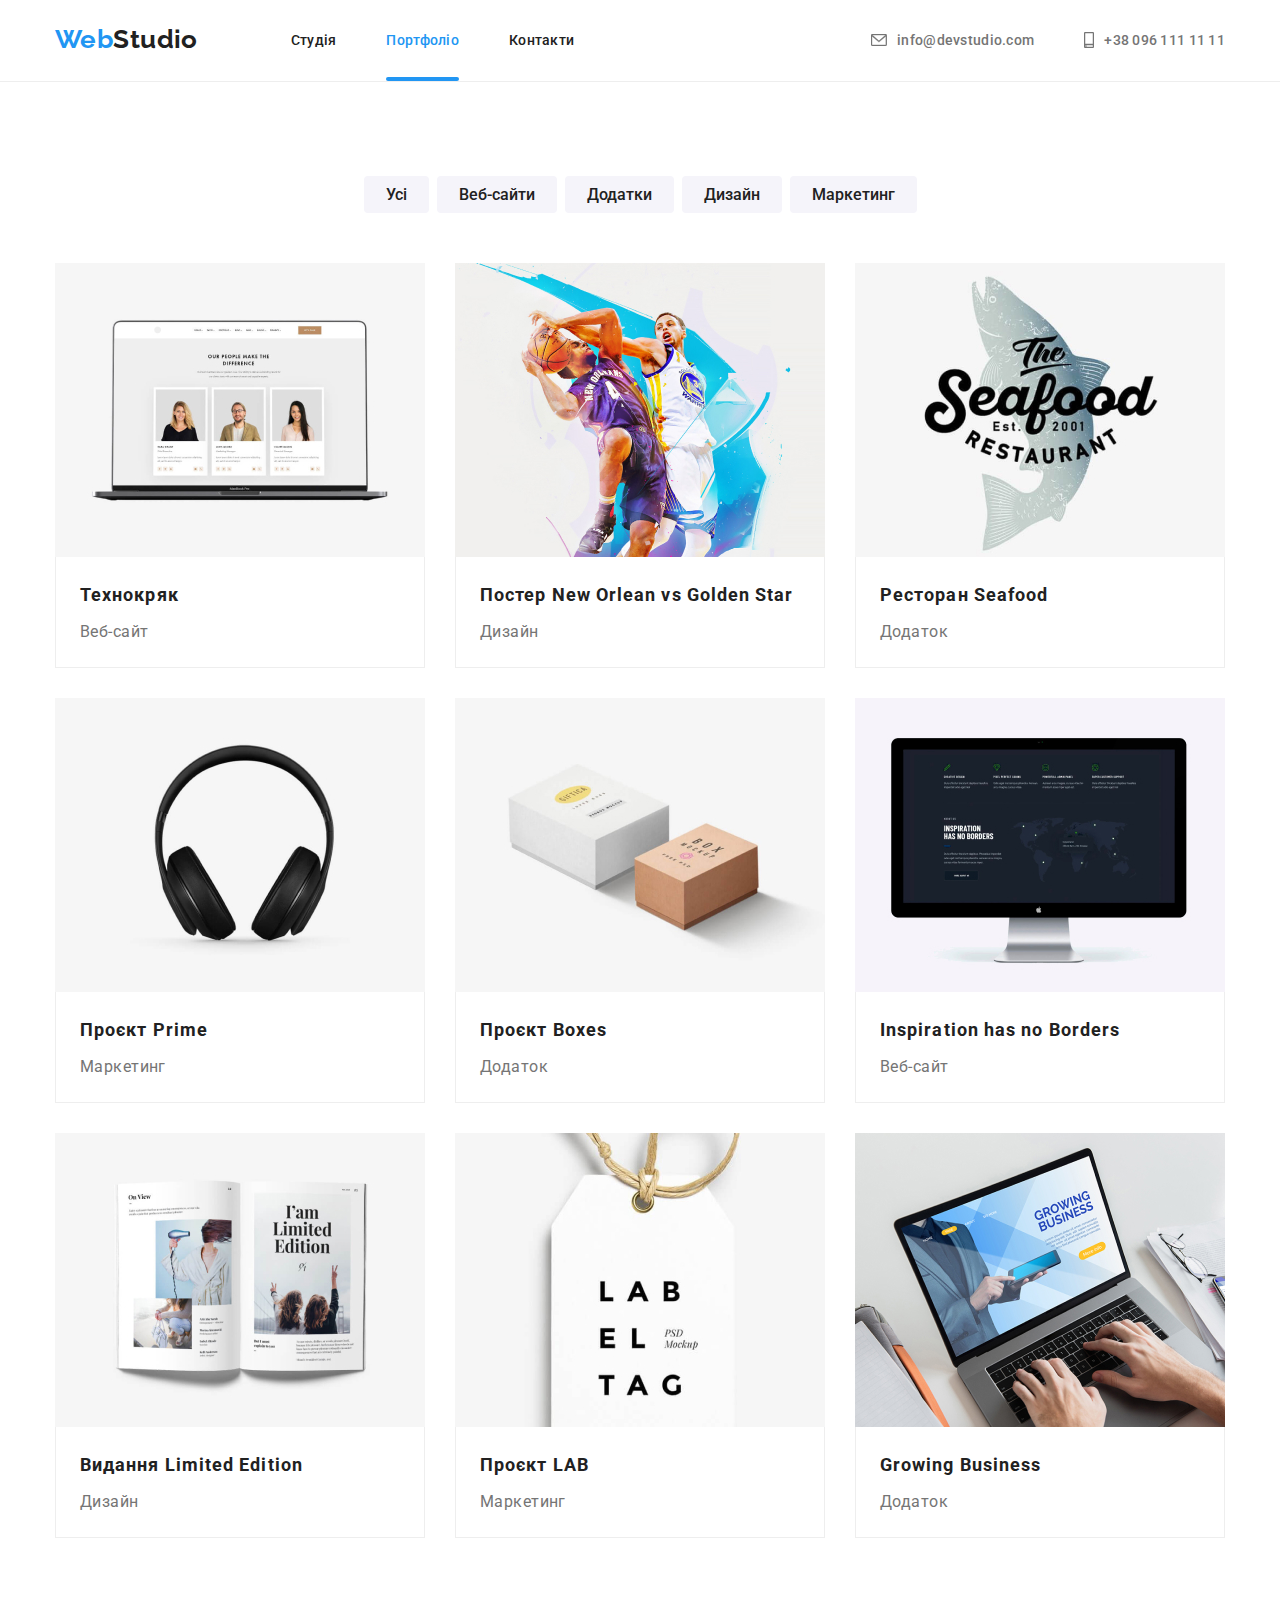
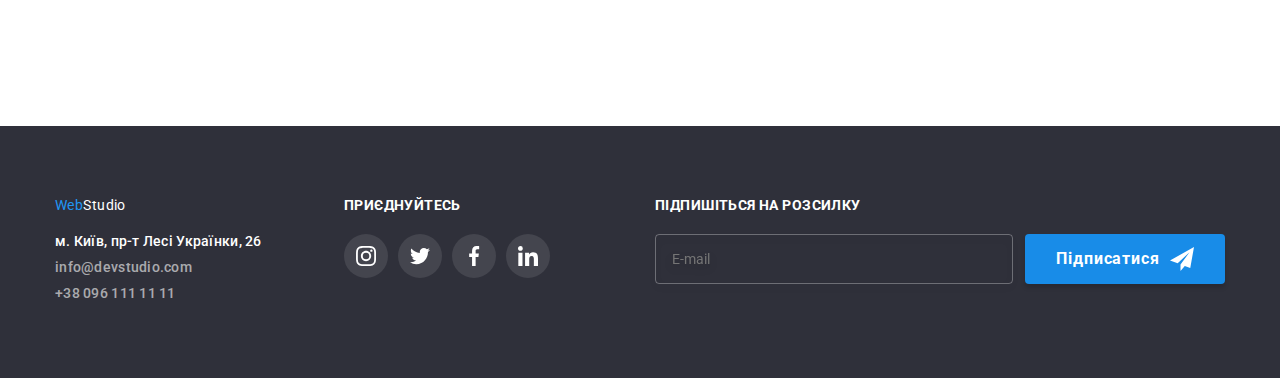
==== portfolio.html @ 25557bf6 "update" ====
<!DOCTYPE html>
<html lang="uk">
  <head>
    <meta charset="UTF-8" />
    <meta http-equiv="X-UA-Compatible" content="IE=edge" />
    <meta name="viewport" content="width=device-width, initial-scale=1.0" />
    <title>Портфоліо</title>
    
    <link href="./css/portfolio-page.min.css" rel="stylesheet" />
    <link rel="preconnect" href="https://fonts.googleapis.com" />
    <link rel="preconnect" href="https://fonts.gstatic.com" crossorigin />
    <link
      href="https://fonts.googleapis.com/css2?family=Raleway:wght@700&family=Roboto:wght@400;500;700;900&display=swap"
      rel="stylesheet"
    />
  </head>
  <body>
    <!--header-->

    <header class="page-header">
      <div class="header-container">
        <a class="logo logo-header" href="./index.html"
          ><span class="logo__accent">Web</span>Studio</a
        >
        <nav class="header-nav">
          <ul class="header-nav__list">
            <li class="header-nav__item">
              <a href="./index.html" class="header-nav__link">Студія</a>
            </li>
            <li class="header-nav__item">
              <a href="./portfolio.html" class="header-nav__link header-nav__link--current">Портфоліо</a>
            </li>
            <li class="header-nav__item"><a href="#" class="header-nav__link">Контакти</a></li>
          </ul>
        </nav>
        <ul class="contacts-list">
          <li class="contacts-list__item">
            <a href="mailto:info@devstudio.com" class="contacts-list__link"
              ><svg width="16px" height="12px" class="contacts-list__icon">
                <use href="./images/sprite.svg#icon-envelope"></use>
              </svg>
              info@devstudio.com</a
            >
          </li>
          <li class="contacts-list__item">
            <a href="tel:+380961111111" class="contacts-list__link">
              <svg width="10px" height="16px" class="contacts-list__icon">
                <use href="./images/sprite.svg#icon-smartphone"></use>
              </svg>
              +38 096 111 11 11</a
            >
          </li>
        </ul>
      </div>
    </header>
    <main>

<!--PORTFOLIO-->

      <section class="portfolio">
        <div class="portfolio__container">
          <h1 class="visually-hidden">Наші Роботи</h1>
          <ul class="portfolio-list">
            <li class="portfolio__item">
              <button type="button" class="portfolio__button">Усі</button>
            </li>
            <li class="portfolio__item">
              <button type="button" class="portfolio__button">Веб-сайти</button>
            </li>
            <li class="portfolio__item">
              <button type="button" class="portfolio__button">Додатки</button>
            </li>
            <li class="portfolio__item">
              <button type="button" class="portfolio__button">Дизайн</button>
            </li>
            <li class="portfolio__item">
              <button type="button" class="portfolio__button">Маркетинг</button>
            </li>
          </ul>
         <ul class="projects">
            <li class="projects__item">
              <a href="">
                <div class="projects__thumb">
                <img src="./images/portfolio1.jpg" width="370" alt="ноутбук" />
                <div class="projects__description">
                  <p class="projects__text">Ресурс пропонує комплексні пропозиції з різним рівнем функціоналу та сервісів. Все це дозволить відвідувачу отримати вичерпні відомості про компанію чи приватну особу.</p>
                </div>
                </div>
                <div class="projects-info">
                  <h2 class="projects-info__label">Технокряк</h2>
                  <p class="projects-info__text">Веб-сайт</p>
                </div>
              </a>
            </li>

            <li class="projects__item">
              <a href="">
                <div class="projects__thumb">
                <img
                  src="./images/portfolio2.jpg"
                  width="370"
                  alt="нба-гравці"/>
                  <div class="projects__description">
                    <p class="projects__text">Ресурс пропонує комплексні пропозиції з різним рівнем функціоналу та сервісів. Все це дозволить відвідувачу отримати вичерпні відомості про компанію чи приватну особу.</p>
                  </div>
                </div>
                <div class="projects-info">
                  <h2 class="projects-info__label">Постер New Orlean vs Golden Star</h2>
                  <p class="projects-info__text">Дизайн</p>
                </div>
              </a>
            </li>

            <li class="projects__item">
              <a href="">
                <div class="projects__thumb">
                <img src="./images/portfolio3.jpg" width="370" alt="риба" />
                <div class="projects__description">
                    <p class="projects__text">Ресурс пропонує комплексні пропозиції з різним рівнем функціоналу та сервісів. Все це дозволить відвідувачу отримати вичерпні відомості про компанію чи приватну особу.</p>
                  </div>
                </div>
                <div class="projects-info">
                  <h2 class="projects-info__label">Ресторан Seafood</h2>
                  <p class="projects-info__text">Додаток</p>
                </div>
              </a>
            </li>

            <li class="projects__item">
              <a href="">
                <div class="projects__thumb">
                <img
                  src="./images/portfolio4.jpg"
                  width="370"
                  alt="навушники"
                />
                <div class="projects__description">
                    <p class="projects__text">Ресурс пропонує комплексні пропозиції з різним рівнем функціоналу та сервісів. Все це дозволить відвідувачу отримати вичерпні відомості про компанію чи приватну особу.</p>
                  </div>
                  </div>
                <div class="projects-info">
                  <h2 class="projects-info__label">Проєкт Prime</h2>
                  <p class="projects-info__text">Маркетинг</p>
                </div>
              </a>
            </li>

            <li class="projects__item">
              <a href="">
                <div class="projects__thumb">
                <img src="./images/portfolio5.jpg" width="370" alt="коробки" />
                <div class="projects__description">
                    <p class="projects__text">Ресурс пропонує комплексні пропозиції з різним рівнем функціоналу та сервісів. Все це дозволить відвідувачу отримати вичерпні відомості про компанію чи приватну особу.</p>
                  </div>
                  </div>
                <div class="projects-info">
                  <h2 class="projects-info__label">Проєкт Boxes</h2>
                  <p class="projects-info__text">Додаток</p>
                </div>
              </a>
            </li>

            <li class="projects__item">
              <a href="">
                <div class="projects__thumb">
                <img src="./images/portfolio6.jpg" width="370" alt="монітор" />
                <div class="projects__description">
                    <p class="projects__text">Ресурс пропонує комплексні пропозиції з різним рівнем функціоналу та сервісів. Все це дозволить відвідувачу отримати вичерпні відомості про компанію чи приватну особу.</p>
                  </div>
                  </div>
                <div class="projects-info">
                  <h2 class="projects-info__label">Inspiration has no Borders</h2>
                  <p class="projects-info__text">Веб-сайт</p>
                </div>
              </a>
            </li>

            <li class="projects__item">
              <a href="">
                <div class="projects__thumb">
                <img src="./images/portfolio7.jpg" width="370" alt="книга" />
                <div class="projects__description">
                    <p class="projects__text">Ресурс пропонує комплексні пропозиції з різним рівнем функціоналу та сервісів. Все це дозволить відвідувачу отримати вичерпні відомості про компанію чи приватну особу.</p>
                  </div>
                  </div>
                <div class="projects-info">
                  <h2 class="projects-info__label">Видання Limited Edition</h2>
                  <p class="projects-info__text">Дизайн</p>
                </div>
              </a>
            </li>

            <li class="projects__item">
              <a href="">
                <div class="projects__thumb">
                <img src="./images/portfolio8.jpg" width="370" alt="лейба" />
                <div class="projects__description">
                    <p class="projects__text">Ресурс пропонує комплексні пропозиції з різним рівнем функціоналу та сервісів. Все це дозволить відвідувачу отримати вичерпні відомості про компанію чи приватну особу.</p>
                  </div>
                  </div>
                <div class="projects-info">
                  <h2 class="projects-info__label">Проєкт LAB</h2>
                  <p class="projects-info__text">Маркетинг</p>
                </div>
              </a>
            </li>

            <li class="projects__item">
              <a href="">
                <div class="projects__thumb">
                <img
                  src="./images/portfolio9.jpg"
                  width="370"
                  alt="робота-за-ноутбуком"
                />
                <div class="projects__description">
                    <p class="projects__text">Ресурс пропонує комплексні пропозиції з різним рівнем функціоналу та сервісів. Все це дозволить відвідувачу отримати вичерпні відомості про компанію чи приватну особу.</p>
                  </div>
                  </div>
                <div class="projects-info">
                  <h2 class="projects-info__label">Growing Business</h2>
                  <p class="projects-info__text">Додаток</p>
                </div>
              </a>
            </li>
          </ul>
        </div>
      </section>
    </main>
    <!--footer-->
    <footer class="footer-page">
      <div class="footer__container">
        <div class="footer__address">
        <a class="footer__logo" href="#"
          ><span class="logo__accent">Web</span>Studio</a
        >
        

        <address>
          <ul class="footer__contact-list">
            <li class="footer__contact-item">
              <a
                href="https://goo.gl/maps/CPtrU1FHBa2aNyZL9"
                target="_blank"
                rel="noopener noreferrer" class="footer__link"
                ><span class="footer__contact--color"
                  >м. Київ, пр-т Лесі Українки, 26</span
                ></a
              >
            </li>
            <li class="footer__contact-item">
              <a href="mailto:info@devstudio.com" class="footer__link">info@devstudio.com</a>
            </li>
            <li class="footer__contact-item">
              <a href="tel:+380961111111" class="footer__link">+38 096 111 11 11</a>
            </li>
          </ul>
        </address>
        </div>
        <div class="footer-social">
          <p class="footer-social__text">приєднуйтесь</p>
          <ul class="footer-social__list">
            <li><a href="" class="footer-social__link"><svg class="footer-social__icon">
              <use href="./images/sprite.svg#icon-instagram"></use>
              </svg> </a>
            </li>
            <li>
              <a href="" class="footer-social__link"><svg class="footer-social__icon">
              <use href="./images/sprite.svg#icon-twitter"></use>
              </svg> </a>
            </li>
            <li>
              <a href="" class="footer-social__link"><svg class="footer-social__icon">
              <use href="./images/sprite.svg#icon-facebook"></use>
              </svg> </a>
            </li>
            <li>
              <a href="" class="footer-social__link"><svg class="footer-social__icon">
              <use href="./images/sprite.svg#icon-linkedin"></use>
              </svg> </a>
            </li>
          </ul>
        </div>
        <div class="footer-join">
        <p class="footer-social__text">Підпишіться на розсилку</p>
        <form class="footer-join__subscription" autocomplete="off">
          <input class="footer-join__input" type="email" name="mail" id="mail" placeholder="E-mail">
          <button class="footer-join__button" type="button">Підписатися</button>
        </form>
        </div>
      </div>
    </footer>
  </body>
</html>
---- css/portfolio-page.min.css ----
/*! modern-normalize v0.6.0 | MIT License | https://github.com/sindresorhus/modern-normalize */*,*::before,*::after{-webkit-box-sizing:border-box;box-sizing:border-box}:root{-moz-tab-size:4;-o-tab-size:4;tab-size:4}html{line-height:1.15;-webkit-text-size-adjust:100%}body{margin:0}body{font-family:system-ui,-apple-system,"Segoe UI",Roboto,Helvetica,Arial,sans-serif,"Apple Color Emoji","Segoe UI Emoji"}hr{height:0}abbr[title]{-webkit-text-decoration:underline dotted;text-decoration:underline dotted}b,strong{font-weight:bolder}code,kbd,samp,pre{font-family:SFMono-Regular,Consolas,"Liberation Mono",Menlo,monospace;font-size:1em}small{font-size:80%}sub,sup{font-size:75%;line-height:0;position:relative;vertical-align:baseline}sub{bottom:-0.25em}sup{top:-0.5em}button,input,optgroup,select,textarea{font-family:inherit;font-size:100%;line-height:1.15;margin:0}button,select{text-transform:none}button,[type=button],[type=reset],[type=submit]{-webkit-appearance:button}button::-moz-focus-inner,[type=button]::-moz-focus-inner,[type=reset]::-moz-focus-inner,[type=submit]::-moz-focus-inner{border-style:none;padding:0}button:-moz-focusring,[type=button]:-moz-focusring,[type=reset]:-moz-focusring,[type=submit]:-moz-focusring{outline:1px dotted ButtonText}fieldset{padding:.35em .75em .625em}legend{padding:0}progress{vertical-align:baseline}[type=number]::-webkit-inner-spin-button,[type=number]::-webkit-outer-spin-button{height:auto}[type=search]{-webkit-appearance:textfield;outline-offset:-2px}[type=search]::-webkit-search-decoration{-webkit-appearance:none}::-webkit-file-upload-button{-webkit-appearance:button;font:inherit}summary{display:list-item}body{font-family:"Roboto",sans-serif;font-size:14px;background:#fff;color:#757575;letter-spacing:.03em}h1,h2,h3,h4,p{margin-top:0}textarea{resize:none}ul{padding:0;margin:0;list-style:none}a{text-decoration:none}img{display:block}.visually-hidden{position:absolute;white-space:nowrap;width:1px;height:1px;overflow:hidden;border:0;padding:0;clip:rect(0 0 0 0);-webkit-clip-path:inset(50%);clip-path:inset(50%);margin:-1px}.portfolio{padding-top:94px;padding-bottom:94px}.footer__container,.portfolio__container,.header-container{width:1200px;padding:0 15px;margin:0 auto}.footer__link,.contacts-list__link,.header-nav__link{font-weight:500;line-height:1.2;letter-spacing:.02em;-webkit-transition:color 250ms cubic-bezier(0.4, 0, 0.2, 1);transition:color 250ms cubic-bezier(0.4, 0, 0.2, 1)}.footer__link:hover,.contacts-list__link:hover,.header-nav__link:hover,.footer__link:focus,.contacts-list__link:focus,.header-nav__link:focus{color:#2196f3}.page-header{border-bottom:1px solid #eee}.logo-header{padding-top:24px;padding-bottom:25px;font-size:26px;color:#212121}.header-container{display:-webkit-box;display:-ms-flexbox;display:flex;-webkit-box-align:center;-ms-flex-align:center;align-items:center}.header-nav__list{display:-webkit-box;display:-ms-flexbox;display:flex;gap:50px}.header-nav__link{position:relative;display:block;padding-top:32px;padding-bottom:32px;color:#212121}.header-nav__link--current::after{position:absolute;content:"";left:0;bottom:0;width:100%;height:4px;background-color:#2196f3;border-radius:2px}.header-nav__link--current{color:#2196f3}.logo{margin-right:93px;font-family:"Raleway",sans-serif;font-weight:700;font-size:26px;line-height:1.2;text-decoration:none}.logo__accent{color:#2196f3}.contacts-list{display:-webkit-box;display:-ms-flexbox;display:flex;-webkit-box-align:center;-ms-flex-align:center;align-items:center;margin-left:auto}.contacts-list__item{margin-right:50px}.contacts-list__item:last-child{margin-right:0px}.contacts-list__icon{display:inline-block;margin-right:10px;padding:0px;stroke:currentColor;fill:currentColor}.contacts-list__link{display:-webkit-box;display:-ms-flexbox;display:flex;-webkit-box-align:center;-ms-flex-align:center;align-items:center;color:#757575}.portfolio-list{display:-webkit-box;display:-ms-flexbox;display:flex;-webkit-box-pack:center;-ms-flex-pack:center;justify-content:center;margin-bottom:50px}.portfolio__item+.portfolio__item{margin-left:8px}.portfolio__button{padding:6px 22px;border-radius:4px;font-family:inherit;font-weight:500;font-size:16px;line-height:1.6;color:#212121;background-color:#f5f4fa;border:none;-webkit-transition:background-color 250ms cubic-bezier(0.4, 0, 0.2, 1),color 250ms cubic-bezier(0.4, 0, 0.2, 1),-webkit-box-shadow 250ms cubic-bezier(0.4, 0, 0.2, 1);transition:background-color 250ms cubic-bezier(0.4, 0, 0.2, 1),color 250ms cubic-bezier(0.4, 0, 0.2, 1),-webkit-box-shadow 250ms cubic-bezier(0.4, 0, 0.2, 1);transition:background-color 250ms cubic-bezier(0.4, 0, 0.2, 1),color 250ms cubic-bezier(0.4, 0, 0.2, 1),box-shadow 250ms cubic-bezier(0.4, 0, 0.2, 1);transition:background-color 250ms cubic-bezier(0.4, 0, 0.2, 1),color 250ms cubic-bezier(0.4, 0, 0.2, 1),box-shadow 250ms cubic-bezier(0.4, 0, 0.2, 1),-webkit-box-shadow 250ms cubic-bezier(0.4, 0, 0.2, 1)}.portfolio__button:hover,.portfolio__button:focus{color:#fff;background-color:#2196f3;cursor:pointer;border:none;-webkit-box-shadow:0px 3px 1px rgba(0,0,0,.1),0px 1px 2px rgba(0,0,0,.08),0px 2px 2px rgba(0,0,0,.12);box-shadow:0px 3px 1px rgba(0,0,0,.1),0px 1px 2px rgba(0,0,0,.08),0px 2px 2px rgba(0,0,0,.12)}.projects{display:-webkit-box;display:-ms-flexbox;display:flex;-ms-flex-wrap:wrap;flex-wrap:wrap;gap:30px;padding-bottom:94px}.projects__item{-webkit-box-flex:1;-ms-flex-positive:1;flex-grow:1}.projects__description{position:absolute;display:-webkit-box;display:-ms-flexbox;display:flex;left:0;bottom:0;padding:63px 24px;-webkit-transform:translateY(100%);transform:translateY(100%);width:100%;height:100%;background-color:rgba(33,150,243,.9);-webkit-transition:-webkit-transform 250ms cubic-bezier(0.4, 0, 0.2, 1);transition:-webkit-transform 250ms cubic-bezier(0.4, 0, 0.2, 1);transition:transform 250ms cubic-bezier(0.4, 0, 0.2, 1);transition:transform 250ms cubic-bezier(0.4, 0, 0.2, 1), -webkit-transform 250ms cubic-bezier(0.4, 0, 0.2, 1)}.projects__thumb{position:relative;overflow:hidden}.projects__text{font-size:18px;line-height:1.55;color:#fff}.projects__item:hover .projects__description,.projects__item:focus .projects__description{-webkit-transform:translateY(0);transform:translateY(0)}.projects__item:hover,.projects__item:focus{-webkit-box-shadow:0px 1px 1px rgba(0,0,0,.12),0px 4px 4px rgba(0,0,0,.06),1px 4px 6px rgba(0,0,0,.16);box-shadow:0px 1px 1px rgba(0,0,0,.12),0px 4px 4px rgba(0,0,0,.06),1px 4px 6px rgba(0,0,0,.16)}.projects__item:nth-child(3n){margin-right:0}.projects__item:nth-last-child(-n+3){margin-bottom:0}.projects-info{padding:20px 24px;border:1px solid #eee;border-top:none}.projects-info__label{margin-bottom:0;font-size:18px;line-height:2;letter-spacing:.06em;color:#212121}.projects-info__text{margin-top:4px;margin-bottom:0;font-size:16px;line-height:1.87;color:#757575}.footer-page{padding-top:60px;padding-bottom:60px;height:252px;background-color:#2f303a}.footer__container{display:-webkit-box;display:-ms-flexbox;display:flex;-webkit-box-align:baseline;-ms-flex-align:baseline;align-items:baseline;-webkit-box-pack:justify;-ms-flex-pack:justify;justify-content:space-between}.footer__logo{display:block;margin-bottom:20px;color:#fff}.footer__contact-item:not(:last-child){margin-bottom:9px}.footer__contact--color{color:#fff;-webkit-transition:color 250ms cubic-bezier(0.4, 0, 0.2, 1);transition:color 250ms cubic-bezier(0.4, 0, 0.2, 1)}.footer__contact--color:hover,.footer__contact--color:focus{color:#2196f3}.footer__link{font-style:normal;text-decoration:none;color:rgba(255,255,255,.6);-webkit-transition:color 250ms cubic-bezier(0.4, 0, 0.2, 1);transition:color 250ms cubic-bezier(0.4, 0, 0.2, 1)}.footer__link:hover,.footer__link:focus{color:#2196f3}.footer-social{margin-right:93px;margin-left:70px;width:206px;height:80px}.footer-social__text{margin-bottom:20px;text-transform:uppercase;font-weight:700;line-height:1.14;color:#fff}.footer-social__list{display:-webkit-box;display:-ms-flexbox;display:flex;-webkit-box-pack:center;-ms-flex-pack:center;justify-content:center;gap:10px}.footer-social__link{display:-webkit-box;display:-ms-flexbox;display:flex;-webkit-box-pack:center;-ms-flex-pack:center;justify-content:center;-webkit-box-align:center;-ms-flex-align:center;align-items:center;width:44px;height:44px;background:rgba(255,255,255,.1019607843);border-radius:50%;color:#fff;-webkit-transition:background-color 250ms cubic-bezier(0.4, 0, 0.2, 1),color 250ms cubic-bezier(0.4, 0, 0.2, 1);transition:background-color 250ms cubic-bezier(0.4, 0, 0.2, 1),color 250ms cubic-bezier(0.4, 0, 0.2, 1)}.footer-social__link:hover,.footer-social__link:focus{background:#2196f3}.footer-social__icon{width:20px;height:20px;fill:currentColor}.footer-join{margin-top:12px}.footer-join__subscription{width:570px;display:-webkit-box;display:-ms-flexbox;display:flex;gap:12px;-webkit-box-pack:justify;-ms-flex-pack:justify;justify-content:space-between}.footer-join__input{-webkit-box-flex:1;-ms-flex:1 1 auto;flex:1 1 auto;padding:15px 16px;background-color:rgba(0,0,0,0);color:#fff;border:1px solid rgba(255,255,255,.3);-webkit-filter:drop-shadow(0px 4px 4px rgba(0, 0, 0, 0.15));filter:drop-shadow(0px 4px 4px rgba(0, 0, 0, 0.15));border-radius:4px}.footer-join__button{width:200px;height:50px;color:#fff;background-color:#188ce8;font-family:inherit;border:none;border-radius:4px;-webkit-box-shadow:0px 4px 4px rgba(0,0,0,.15);box-shadow:0px 4px 4px rgba(0,0,0,.15);-webkit-transition:background-color 250ms cubic-bezier(0.4, 0, 0.2, 1);transition:background-color 250ms cubic-bezier(0.4, 0, 0.2, 1);font-weight:700;font-size:16px;line-height:1.9;letter-spacing:.06em;margin:0;display:-webkit-box;display:-ms-flexbox;display:flex;-webkit-box-pack:center;-ms-flex-pack:center;justify-content:center;-webkit-box-align:center;-ms-flex-align:center;align-items:center;padding:0;cursor:pointer}.footer-join__button::after{content:"";width:24px;height:24px;margin-left:10px;background-image:url(../images/icon-send.svg);background-size:contain}.footer-join__button:hover,.footer-join__button:focus{color:#fff;background-color:#2196f3;-webkit-box-shadow:0px 4px 4px rgba(0,0,0,.15);box-shadow:0px 4px 4px rgba(0,0,0,.15)}/*# sourceMappingURL=portfolio-page.min.css.map */
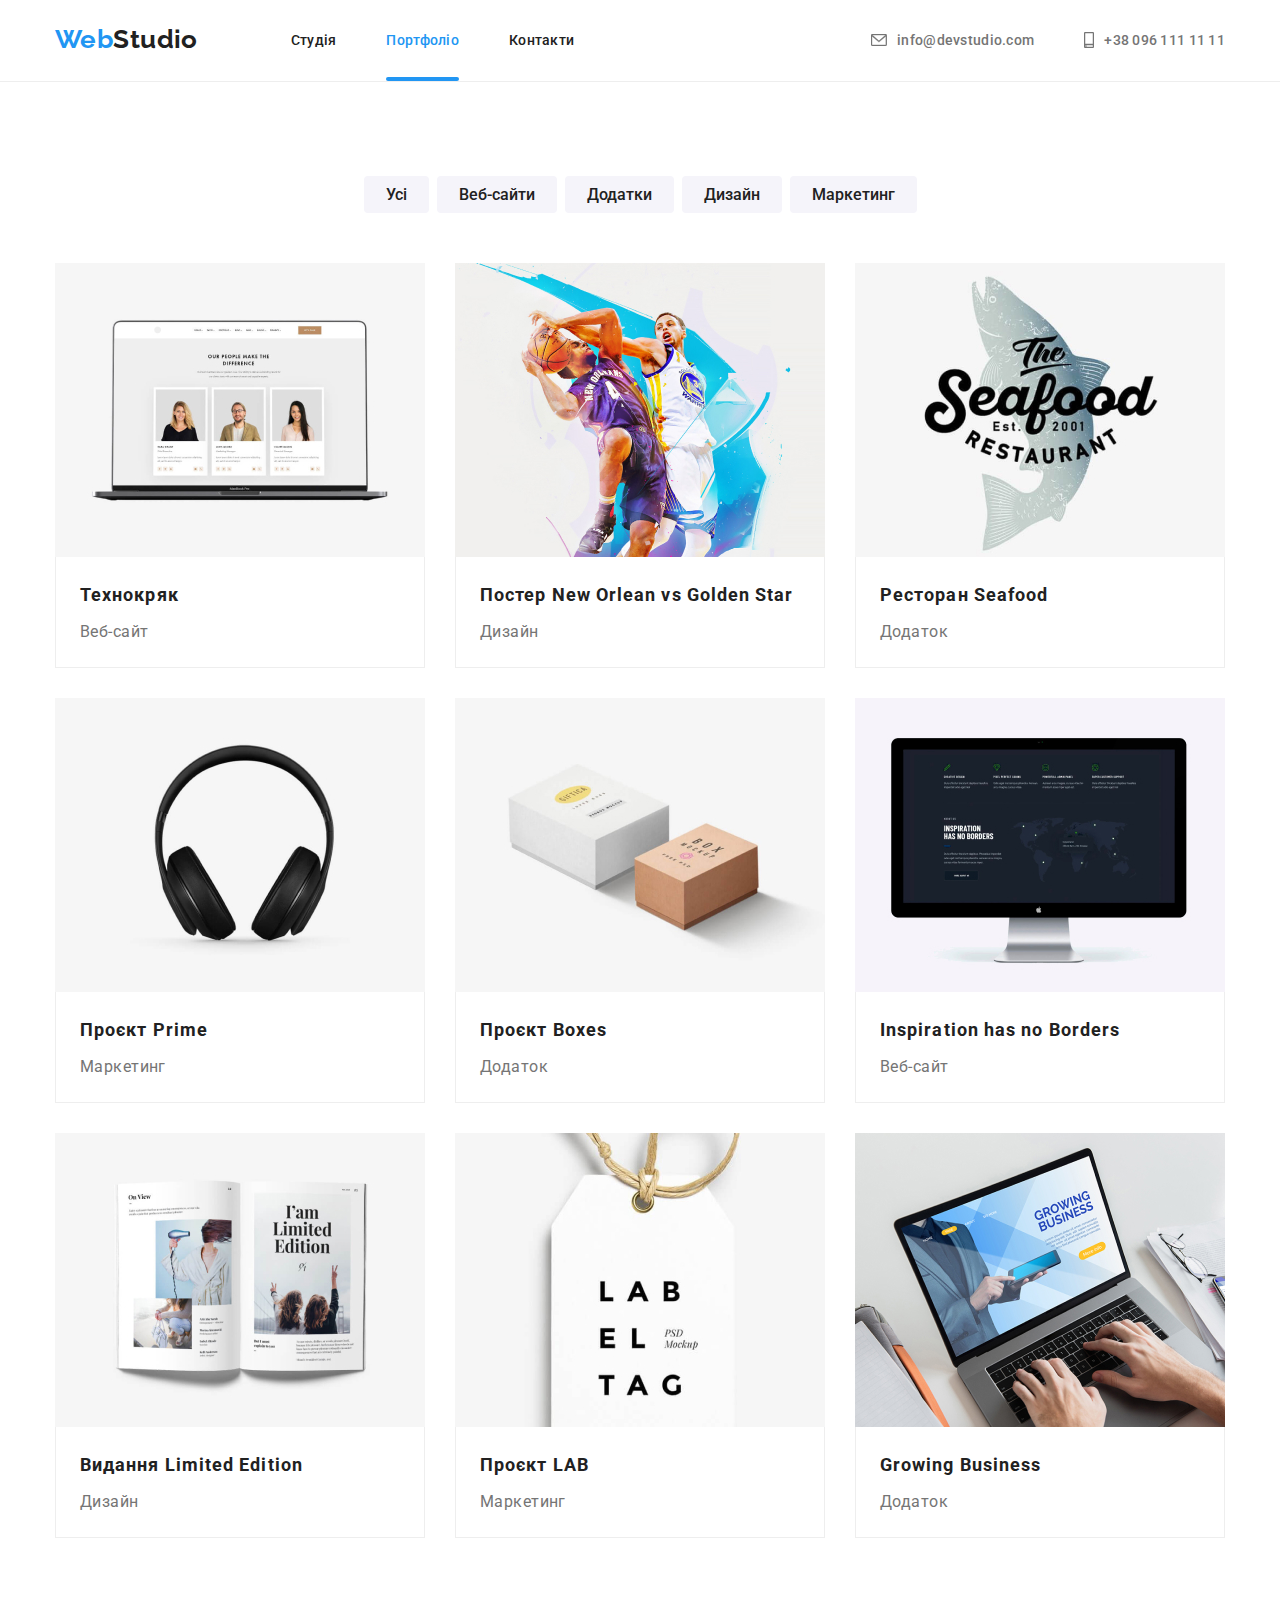
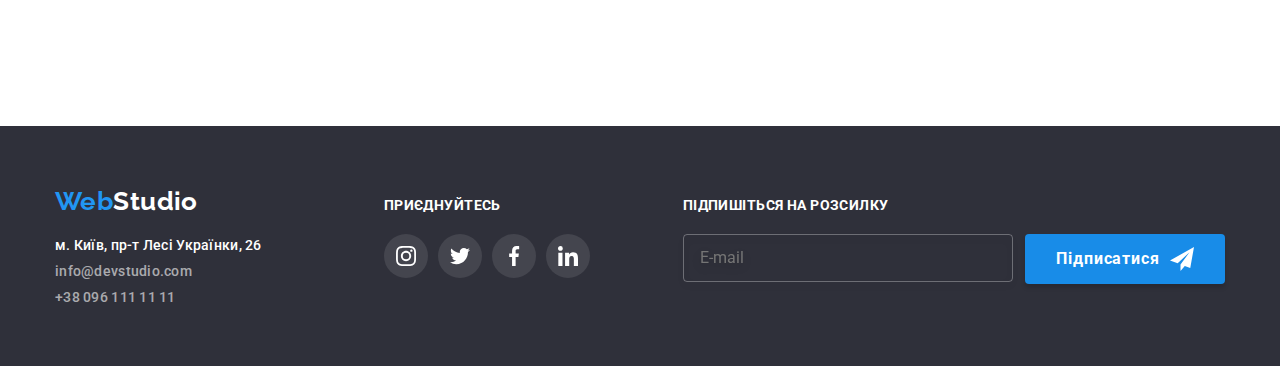
==== commit 1ee1e1b8: "commit" ====
--- a/portfolio.html
+++ b/portfolio.html
@@ -231,7 +231,7 @@
     <footer class="footer-page">
       <div class="footer__container">
         <div class="footer__address">
-        <a class="footer__logo" href="#"
+        <a class="logo footer__logo" href="#"
           ><span class="logo__accent">Web</span>Studio</a
         >
         
--- a/css/portfolio-page.min.css
+++ b/css/portfolio-page.min.css
@@ -1 +1 @@
-/*! modern-normalize v0.6.0 | MIT License | https://github.com/sindresorhus/modern-normalize */*,*::before,*::after{-webkit-box-sizing:border-box;box-sizing:border-box}:root{-moz-tab-size:4;-o-tab-size:4;tab-size:4}html{line-height:1.15;-webkit-text-size-adjust:100%}body{margin:0}body{font-family:system-ui,-apple-system,"Segoe UI",Roboto,Helvetica,Arial,sans-serif,"Apple Color Emoji","Segoe UI Emoji"}hr{height:0}abbr[title]{-webkit-text-decoration:underline dotted;text-decoration:underline dotted}b,strong{font-weight:bolder}code,kbd,samp,pre{font-family:SFMono-Regular,Consolas,"Liberation Mono",Menlo,monospace;font-size:1em}small{font-size:80%}sub,sup{font-size:75%;line-height:0;position:relative;vertical-align:baseline}sub{bottom:-0.25em}sup{top:-0.5em}button,input,optgroup,select,textarea{font-family:inherit;font-size:100%;line-height:1.15;margin:0}button,select{text-transform:none}button,[type=button],[type=reset],[type=submit]{-webkit-appearance:button}button::-moz-focus-inner,[type=button]::-moz-focus-inner,[type=reset]::-moz-focus-inner,[type=submit]::-moz-focus-inner{border-style:none;padding:0}button:-moz-focusring,[type=button]:-moz-focusring,[type=reset]:-moz-focusring,[type=submit]:-moz-focusring{outline:1px dotted ButtonText}fieldset{padding:.35em .75em .625em}legend{padding:0}progress{vertical-align:baseline}[type=number]::-webkit-inner-spin-button,[type=number]::-webkit-outer-spin-button{height:auto}[type=search]{-webkit-appearance:textfield;outline-offset:-2px}[type=search]::-webkit-search-decoration{-webkit-appearance:none}::-webkit-file-upload-button{-webkit-appearance:button;font:inherit}summary{display:list-item}body{font-family:"Roboto",sans-serif;font-size:14px;background:#fff;color:#757575;letter-spacing:.03em}h1,h2,h3,h4,p{margin-top:0}textarea{resize:none}ul{padding:0;margin:0;list-style:none}a{text-decoration:none}img{display:block}.visually-hidden{position:absolute;white-space:nowrap;width:1px;height:1px;overflow:hidden;border:0;padding:0;clip:rect(0 0 0 0);-webkit-clip-path:inset(50%);clip-path:inset(50%);margin:-1px}.portfolio{padding-top:94px;padding-bottom:94px}.footer__container,.portfolio__container,.header-container{width:1200px;padding:0 15px;margin:0 auto}.footer__link,.contacts-list__link,.header-nav__link{font-weight:500;line-height:1.2;letter-spacing:.02em;-webkit-transition:color 250ms cubic-bezier(0.4, 0, 0.2, 1);transition:color 250ms cubic-bezier(0.4, 0, 0.2, 1)}.footer__link:hover,.contacts-list__link:hover,.header-nav__link:hover,.footer__link:focus,.contacts-list__link:focus,.header-nav__link:focus{color:#2196f3}.page-header{border-bottom:1px solid #eee}.logo-header{padding-top:24px;padding-bottom:25px;font-size:26px;color:#212121}.header-container{display:-webkit-box;display:-ms-flexbox;display:flex;-webkit-box-align:center;-ms-flex-align:center;align-items:center}.header-nav__list{display:-webkit-box;display:-ms-flexbox;display:flex;gap:50px}.header-nav__link{position:relative;display:block;padding-top:32px;padding-bottom:32px;color:#212121}.header-nav__link--current::after{position:absolute;content:"";left:0;bottom:0;width:100%;height:4px;background-color:#2196f3;border-radius:2px}.header-nav__link--current{color:#2196f3}.logo{margin-right:93px;font-family:"Raleway",sans-serif;font-weight:700;font-size:26px;line-height:1.2;text-decoration:none}.logo__accent{color:#2196f3}.contacts-list{display:-webkit-box;display:-ms-flexbox;display:flex;-webkit-box-align:center;-ms-flex-align:center;align-items:center;margin-left:auto}.contacts-list__item{margin-right:50px}.contacts-list__item:last-child{margin-right:0px}.contacts-list__icon{display:inline-block;margin-right:10px;padding:0px;stroke:currentColor;fill:currentColor}.contacts-list__link{display:-webkit-box;display:-ms-flexbox;display:flex;-webkit-box-align:center;-ms-flex-align:center;align-items:center;color:#757575}.portfolio-list{display:-webkit-box;display:-ms-flexbox;display:flex;-webkit-box-pack:center;-ms-flex-pack:center;justify-content:center;margin-bottom:50px}.portfolio__item+.portfolio__item{margin-left:8px}.portfolio__button{padding:6px 22px;border-radius:4px;font-family:inherit;font-weight:500;font-size:16px;line-height:1.6;color:#212121;background-color:#f5f4fa;border:none;-webkit-transition:background-color 250ms cubic-bezier(0.4, 0, 0.2, 1),color 250ms cubic-bezier(0.4, 0, 0.2, 1),-webkit-box-shadow 250ms cubic-bezier(0.4, 0, 0.2, 1);transition:background-color 250ms cubic-bezier(0.4, 0, 0.2, 1),color 250ms cubic-bezier(0.4, 0, 0.2, 1),-webkit-box-shadow 250ms cubic-bezier(0.4, 0, 0.2, 1);transition:background-color 250ms cubic-bezier(0.4, 0, 0.2, 1),color 250ms cubic-bezier(0.4, 0, 0.2, 1),box-shadow 250ms cubic-bezier(0.4, 0, 0.2, 1);transition:background-color 250ms cubic-bezier(0.4, 0, 0.2, 1),color 250ms cubic-bezier(0.4, 0, 0.2, 1),box-shadow 250ms cubic-bezier(0.4, 0, 0.2, 1),-webkit-box-shadow 250ms cubic-bezier(0.4, 0, 0.2, 1)}.portfolio__button:hover,.portfolio__button:focus{color:#fff;background-color:#2196f3;cursor:pointer;border:none;-webkit-box-shadow:0px 3px 1px rgba(0,0,0,.1),0px 1px 2px rgba(0,0,0,.08),0px 2px 2px rgba(0,0,0,.12);box-shadow:0px 3px 1px rgba(0,0,0,.1),0px 1px 2px rgba(0,0,0,.08),0px 2px 2px rgba(0,0,0,.12)}.projects{display:-webkit-box;display:-ms-flexbox;display:flex;-ms-flex-wrap:wrap;flex-wrap:wrap;gap:30px;padding-bottom:94px}.projects__item{-webkit-box-flex:1;-ms-flex-positive:1;flex-grow:1}.projects__description{position:absolute;display:-webkit-box;display:-ms-flexbox;display:flex;left:0;bottom:0;padding:63px 24px;-webkit-transform:translateY(100%);transform:translateY(100%);width:100%;height:100%;background-color:rgba(33,150,243,.9);-webkit-transition:-webkit-transform 250ms cubic-bezier(0.4, 0, 0.2, 1);transition:-webkit-transform 250ms cubic-bezier(0.4, 0, 0.2, 1);transition:transform 250ms cubic-bezier(0.4, 0, 0.2, 1);transition:transform 250ms cubic-bezier(0.4, 0, 0.2, 1), -webkit-transform 250ms cubic-bezier(0.4, 0, 0.2, 1)}.projects__thumb{position:relative;overflow:hidden}.projects__text{font-size:18px;line-height:1.55;color:#fff}.projects__item:hover .projects__description,.projects__item:focus .projects__description{-webkit-transform:translateY(0);transform:translateY(0)}.projects__item:hover,.projects__item:focus{-webkit-box-shadow:0px 1px 1px rgba(0,0,0,.12),0px 4px 4px rgba(0,0,0,.06),1px 4px 6px rgba(0,0,0,.16);box-shadow:0px 1px 1px rgba(0,0,0,.12),0px 4px 4px rgba(0,0,0,.06),1px 4px 6px rgba(0,0,0,.16)}.projects__item:nth-child(3n){margin-right:0}.projects__item:nth-last-child(-n+3){margin-bottom:0}.projects-info{padding:20px 24px;border:1px solid #eee;border-top:none}.projects-info__label{margin-bottom:0;font-size:18px;line-height:2;letter-spacing:.06em;color:#212121}.projects-info__text{margin-top:4px;margin-bottom:0;font-size:16px;line-height:1.87;color:#757575}.footer-page{padding-top:60px;padding-bottom:60px;height:252px;background-color:#2f303a}.footer__container{display:-webkit-box;display:-ms-flexbox;display:flex;-webkit-box-align:baseline;-ms-flex-align:baseline;align-items:baseline;-webkit-box-pack:justify;-ms-flex-pack:justify;justify-content:space-between}.footer__logo{display:block;margin-bottom:20px;color:#fff}.footer__contact-item:not(:last-child){margin-bottom:9px}.footer__contact--color{color:#fff;-webkit-transition:color 250ms cubic-bezier(0.4, 0, 0.2, 1);transition:color 250ms cubic-bezier(0.4, 0, 0.2, 1)}.footer__contact--color:hover,.footer__contact--color:focus{color:#2196f3}.footer__link{font-style:normal;text-decoration:none;color:rgba(255,255,255,.6);-webkit-transition:color 250ms cubic-bezier(0.4, 0, 0.2, 1);transition:color 250ms cubic-bezier(0.4, 0, 0.2, 1)}.footer__link:hover,.footer__link:focus{color:#2196f3}.footer-social{margin-right:93px;margin-left:70px;width:206px;height:80px}.footer-social__text{margin-bottom:20px;text-transform:uppercase;font-weight:700;line-height:1.14;color:#fff}.footer-social__list{display:-webkit-box;display:-ms-flexbox;display:flex;-webkit-box-pack:center;-ms-flex-pack:center;justify-content:center;gap:10px}.footer-social__link{display:-webkit-box;display:-ms-flexbox;display:flex;-webkit-box-pack:center;-ms-flex-pack:center;justify-content:center;-webkit-box-align:center;-ms-flex-align:center;align-items:center;width:44px;height:44px;background:rgba(255,255,255,.1019607843);border-radius:50%;color:#fff;-webkit-transition:background-color 250ms cubic-bezier(0.4, 0, 0.2, 1),color 250ms cubic-bezier(0.4, 0, 0.2, 1);transition:background-color 250ms cubic-bezier(0.4, 0, 0.2, 1),color 250ms cubic-bezier(0.4, 0, 0.2, 1)}.footer-social__link:hover,.footer-social__link:focus{background:#2196f3}.footer-social__icon{width:20px;height:20px;fill:currentColor}.footer-join{margin-top:12px}.footer-join__subscription{width:570px;display:-webkit-box;display:-ms-flexbox;display:flex;gap:12px;-webkit-box-pack:justify;-ms-flex-pack:justify;justify-content:space-between}.footer-join__input{-webkit-box-flex:1;-ms-flex:1 1 auto;flex:1 1 auto;padding:15px 16px;background-color:rgba(0,0,0,0);color:#fff;border:1px solid rgba(255,255,255,.3);-webkit-filter:drop-shadow(0px 4px 4px rgba(0, 0, 0, 0.15));filter:drop-shadow(0px 4px 4px rgba(0, 0, 0, 0.15));border-radius:4px}.footer-join__button{width:200px;height:50px;color:#fff;background-color:#188ce8;font-family:inherit;border:none;border-radius:4px;-webkit-box-shadow:0px 4px 4px rgba(0,0,0,.15);box-shadow:0px 4px 4px rgba(0,0,0,.15);-webkit-transition:background-color 250ms cubic-bezier(0.4, 0, 0.2, 1);transition:background-color 250ms cubic-bezier(0.4, 0, 0.2, 1);font-weight:700;font-size:16px;line-height:1.9;letter-spacing:.06em;margin:0;display:-webkit-box;display:-ms-flexbox;display:flex;-webkit-box-pack:center;-ms-flex-pack:center;justify-content:center;-webkit-box-align:center;-ms-flex-align:center;align-items:center;padding:0;cursor:pointer}.footer-join__button::after{content:"";width:24px;height:24px;margin-left:10px;background-image:url(../images/icon-send.svg);background-size:contain}.footer-join__button:hover,.footer-join__button:focus{color:#fff;background-color:#2196f3;-webkit-box-shadow:0px 4px 4px rgba(0,0,0,.15);box-shadow:0px 4px 4px rgba(0,0,0,.15)}/*# sourceMappingURL=portfolio-page.min.css.map */+/*! modern-normalize v0.6.0 | MIT License | https://github.com/sindresorhus/modern-normalize */*,*::before,*::after{-webkit-box-sizing:border-box;box-sizing:border-box}:root{-moz-tab-size:4;-o-tab-size:4;tab-size:4}html{line-height:1.15;-webkit-text-size-adjust:100%}body{margin:0}body{font-family:system-ui,-apple-system,"Segoe UI",Roboto,Helvetica,Arial,sans-serif,"Apple Color Emoji","Segoe UI Emoji"}hr{height:0}abbr[title]{-webkit-text-decoration:underline dotted;text-decoration:underline dotted}b,strong{font-weight:bolder}code,kbd,samp,pre{font-family:SFMono-Regular,Consolas,"Liberation Mono",Menlo,monospace;font-size:1em}small{font-size:80%}sub,sup{font-size:75%;line-height:0;position:relative;vertical-align:baseline}sub{bottom:-0.25em}sup{top:-0.5em}button,input,optgroup,select,textarea{font-family:inherit;font-size:100%;line-height:1.15;margin:0}button,select{text-transform:none}button,[type=button],[type=reset],[type=submit]{-webkit-appearance:button}button::-moz-focus-inner,[type=button]::-moz-focus-inner,[type=reset]::-moz-focus-inner,[type=submit]::-moz-focus-inner{border-style:none;padding:0}button:-moz-focusring,[type=button]:-moz-focusring,[type=reset]:-moz-focusring,[type=submit]:-moz-focusring{outline:1px dotted ButtonText}fieldset{padding:.35em .75em .625em}legend{padding:0}progress{vertical-align:baseline}[type=number]::-webkit-inner-spin-button,[type=number]::-webkit-outer-spin-button{height:auto}[type=search]{-webkit-appearance:textfield;outline-offset:-2px}[type=search]::-webkit-search-decoration{-webkit-appearance:none}::-webkit-file-upload-button{-webkit-appearance:button;font:inherit}summary{display:list-item}body{font-family:"Roboto",sans-serif;font-size:14px;background:#fff;color:#757575;letter-spacing:.03em}h1,h2,h3,h4,p{margin-top:0}textarea{resize:none}ul{padding:0;margin:0;list-style:none}a{text-decoration:none}img{display:block}.visually-hidden{position:absolute;white-space:nowrap;width:1px;height:1px;overflow:hidden;border:0;padding:0;clip:rect(0 0 0 0);-webkit-clip-path:inset(50%);clip-path:inset(50%);margin:-1px}.portfolio{padding:60px 0}@media screen and (min-width: 1200px){.portfolio{padding:94px 0}}.footer__container,.portfolio__container,.header-container{padding:0 15px;margin:0 auto}@media screen and (min-width: 480px){.footer__container,.portfolio__container,.header-container{width:480px}}@media screen and (min-width: 768px){.footer__container,.portfolio__container,.header-container{width:768px}}@media screen and (min-width: 1200px){.footer__container,.portfolio__container,.header-container{width:1200px}}.footer__link,.contacts-list__link,.header-nav__link{font-weight:500;line-height:1.2;letter-spacing:.02em;-webkit-transition:color 250ms cubic-bezier(0.4, 0, 0.2, 1);transition:color 250ms cubic-bezier(0.4, 0, 0.2, 1)}.footer__link:hover,.contacts-list__link:hover,.header-nav__link:hover,.footer__link:focus,.contacts-list__link:focus,.header-nav__link:focus{color:#2196f3}.page-header{border-bottom:1px solid #eee}.logo-header{padding-top:24px;padding-bottom:25px;font-size:26px;color:#212121}.header-container{display:-webkit-box;display:-ms-flexbox;display:flex;-webkit-box-align:center;-ms-flex-align:center;align-items:center}.header-nav__list{display:-webkit-box;display:-ms-flexbox;display:flex;gap:50px}.header-nav__link{position:relative;display:block;padding-top:32px;padding-bottom:32px;color:#212121}.header-nav__link--current::after{position:absolute;content:"";left:0;bottom:0;width:100%;height:4px;background-color:#2196f3;border-radius:2px}.header-nav__link--current{color:#2196f3}.logo{margin-right:93px;font-family:"Raleway",sans-serif;font-weight:700;font-size:26px;line-height:1.2;text-decoration:none}.logo__accent{color:#2196f3}.contacts-list{display:-webkit-box;display:-ms-flexbox;display:flex;-webkit-box-align:center;-ms-flex-align:center;align-items:center;margin-left:auto}.contacts-list__item{margin-right:50px}.contacts-list__item:last-child{margin-right:0px}.contacts-list__icon{display:inline-block;margin-right:10px;padding:0px;stroke:currentColor;fill:currentColor}.contacts-list__link{display:-webkit-box;display:-ms-flexbox;display:flex;-webkit-box-align:center;-ms-flex-align:center;align-items:center;color:#757575}.portfolio-list{display:-webkit-box;display:-ms-flexbox;display:flex;-webkit-box-pack:center;-ms-flex-pack:center;justify-content:center;margin-bottom:50px}.portfolio__item+.portfolio__item{margin-left:8px}.portfolio__button{padding:6px 22px;border-radius:4px;font-family:inherit;font-weight:500;font-size:16px;line-height:1.6;color:#212121;background-color:#f5f4fa;border:none;-webkit-transition:background-color 250ms cubic-bezier(0.4, 0, 0.2, 1),color 250ms cubic-bezier(0.4, 0, 0.2, 1),-webkit-box-shadow 250ms cubic-bezier(0.4, 0, 0.2, 1);transition:background-color 250ms cubic-bezier(0.4, 0, 0.2, 1),color 250ms cubic-bezier(0.4, 0, 0.2, 1),-webkit-box-shadow 250ms cubic-bezier(0.4, 0, 0.2, 1);transition:background-color 250ms cubic-bezier(0.4, 0, 0.2, 1),color 250ms cubic-bezier(0.4, 0, 0.2, 1),box-shadow 250ms cubic-bezier(0.4, 0, 0.2, 1);transition:background-color 250ms cubic-bezier(0.4, 0, 0.2, 1),color 250ms cubic-bezier(0.4, 0, 0.2, 1),box-shadow 250ms cubic-bezier(0.4, 0, 0.2, 1),-webkit-box-shadow 250ms cubic-bezier(0.4, 0, 0.2, 1)}.portfolio__button:hover,.portfolio__button:focus{color:#fff;background-color:#2196f3;cursor:pointer;border:none;-webkit-box-shadow:0px 3px 1px rgba(0,0,0,.1),0px 1px 2px rgba(0,0,0,.08),0px 2px 2px rgba(0,0,0,.12);box-shadow:0px 3px 1px rgba(0,0,0,.1),0px 1px 2px rgba(0,0,0,.08),0px 2px 2px rgba(0,0,0,.12)}.projects{display:-webkit-box;display:-ms-flexbox;display:flex;-ms-flex-wrap:wrap;flex-wrap:wrap;gap:30px;padding-bottom:94px}.projects__item{-webkit-box-flex:1;-ms-flex-positive:1;flex-grow:1}.projects__description{position:absolute;display:-webkit-box;display:-ms-flexbox;display:flex;left:0;bottom:0;padding:63px 24px;-webkit-transform:translateY(100%);transform:translateY(100%);width:100%;height:100%;background-color:rgba(33,150,243,.9);-webkit-transition:-webkit-transform 250ms cubic-bezier(0.4, 0, 0.2, 1);transition:-webkit-transform 250ms cubic-bezier(0.4, 0, 0.2, 1);transition:transform 250ms cubic-bezier(0.4, 0, 0.2, 1);transition:transform 250ms cubic-bezier(0.4, 0, 0.2, 1), -webkit-transform 250ms cubic-bezier(0.4, 0, 0.2, 1)}.projects__thumb{position:relative;overflow:hidden}.projects__text{font-size:18px;line-height:1.55;color:#fff}.projects__item:hover .projects__description,.projects__item:focus .projects__description{-webkit-transform:translateY(0);transform:translateY(0)}.projects__item:hover,.projects__item:focus{-webkit-box-shadow:0px 1px 1px rgba(0,0,0,.12),0px 4px 4px rgba(0,0,0,.06),1px 4px 6px rgba(0,0,0,.16);box-shadow:0px 1px 1px rgba(0,0,0,.12),0px 4px 4px rgba(0,0,0,.06),1px 4px 6px rgba(0,0,0,.16)}.projects__item:nth-child(3n){margin-right:0}.projects__item:nth-last-child(-n+3){margin-bottom:0}.projects-info{padding:20px 24px;border:1px solid #eee;border-top:none}.projects-info__label{margin-bottom:0;font-size:18px;line-height:2;letter-spacing:.06em;color:#212121}.projects-info__text{margin-top:4px;margin-bottom:0;font-size:16px;line-height:1.87;color:#757575}.footer-page{padding-top:60px;padding-bottom:60px;text-align:center;background-color:#2f303a}@media screen and (min-width: 1200px){.footer-page{text-align:left}}.footer__container{display:-webkit-box;display:-ms-flexbox;display:flex;-webkit-box-pack:center;-ms-flex-pack:center;justify-content:center;-webkit-box-orient:vertical;-webkit-box-direction:normal;-ms-flex-direction:column;flex-direction:column;gap:60px}@media screen and (min-width: 768px){.footer__container{-ms-flex-wrap:wrap;flex-wrap:wrap;-webkit-box-orient:horizontal;-webkit-box-direction:normal;-ms-flex-direction:row;flex-direction:row}}@media screen and (min-width: 1200px){.footer__container{gap:93px;-ms-flex-wrap:nowrap;flex-wrap:nowrap;-webkit-box-align:baseline;-ms-flex-align:baseline;align-items:baseline}}@media screen and (min-width: 768px)and (max-width: 1199px){.footer__address{margin-right:165px}}.footer__logo{display:inline-block;margin-bottom:20px;color:#fff}.footer__contact-item:not(:last-child){margin-bottom:9px}.footer__contact--color{color:#fff;-webkit-transition:color 250ms cubic-bezier(0.4, 0, 0.2, 1);transition:color 250ms cubic-bezier(0.4, 0, 0.2, 1)}.footer__contact--color:hover,.footer__contact--color:focus{color:#2196f3}.footer__link{font-style:normal;text-decoration:none;color:rgba(255,255,255,.6);-webkit-transition:color 250ms cubic-bezier(0.4, 0, 0.2, 1);transition:color 250ms cubic-bezier(0.4, 0, 0.2, 1)}.footer__link:hover,.footer__link:focus{color:#2196f3}@media screen and (min-width: 768px){.footer-social{margin-top:5px}}.footer-social__text{margin-bottom:20px;text-transform:uppercase;font-weight:700;line-height:1.14;color:#fff}.footer-social__list{display:-webkit-box;display:-ms-flexbox;display:flex;-webkit-box-pack:center;-ms-flex-pack:center;justify-content:center;gap:10px}.footer-social__link{display:-webkit-box;display:-ms-flexbox;display:flex;-webkit-box-pack:center;-ms-flex-pack:center;justify-content:center;-webkit-box-align:center;-ms-flex-align:center;align-items:center;width:44px;height:44px;background:rgba(255,255,255,.1019607843);border-radius:50%;color:#fff;-webkit-transition:background-color 250ms cubic-bezier(0.4, 0, 0.2, 1),color 250ms cubic-bezier(0.4, 0, 0.2, 1);transition:background-color 250ms cubic-bezier(0.4, 0, 0.2, 1),color 250ms cubic-bezier(0.4, 0, 0.2, 1)}.footer-social__link:hover,.footer-social__link:focus{background:#2196f3}.footer-social__icon{width:20px;height:20px;fill:currentColor}@media screen and (min-width: 768px){.footer-join{-ms-flex-preferred-size:450px;flex-basis:450px}}@media screen and (min-width: 1200px){.footer-join{-webkit-box-flex:1;-ms-flex-positive:1;flex-grow:1}}@media screen and (min-width: 1200px){.footer-join__subscription{display:-webkit-box;display:-ms-flexbox;display:flex;gap:12px}}.footer-join__input{width:100%;padding:15px 16px;margin-bottom:20px;background-color:rgba(0,0,0,0);color:#fff;border:1px solid rgba(255,255,255,.3);-webkit-filter:drop-shadow(0px 4px 4px rgba(0, 0, 0, 0.15));filter:drop-shadow(0px 4px 4px rgba(0, 0, 0, 0.15));border-radius:4px}.footer-join__input::-webkit-input-placeholder{font-size:16px}.footer-join__input::-moz-placeholder{font-size:16px}.footer-join__input:-ms-input-placeholder{font-size:16px}.footer-join__input::-ms-input-placeholder{font-size:16px}.footer-join__input::placeholder{font-size:16px}@media screen and (min-width: 1200px){.footer-join__input{-webkit-box-flex:1;-ms-flex:1 1 auto;flex:1 1 auto}}.footer-join__button{width:200px;height:50px;color:#fff;background-color:#188ce8;font-family:inherit;border:none;border-radius:4px;-webkit-box-shadow:0px 4px 4px rgba(0,0,0,.15);box-shadow:0px 4px 4px rgba(0,0,0,.15);-webkit-transition:background-color 250ms cubic-bezier(0.4, 0, 0.2, 1);transition:background-color 250ms cubic-bezier(0.4, 0, 0.2, 1);font-weight:700;font-size:16px;line-height:1.9;letter-spacing:.06em;margin:0 auto;-ms-flex-negative:0;flex-shrink:0;display:-webkit-box;display:-ms-flexbox;display:flex;-webkit-box-pack:center;-ms-flex-pack:center;justify-content:center;-webkit-box-align:center;-ms-flex-align:center;align-items:center;padding:0;cursor:pointer}.footer-join__button::after{content:"";width:24px;height:24px;margin-left:10px;background-image:url(../images/icon-send.svg);background-size:contain}.footer-join__button:hover,.footer-join__button:focus{color:#fff;background-color:#2196f3;-webkit-box-shadow:0px 4px 4px rgba(0,0,0,.15);box-shadow:0px 4px 4px rgba(0,0,0,.15)}/*# sourceMappingURL=portfolio-page.min.css.map */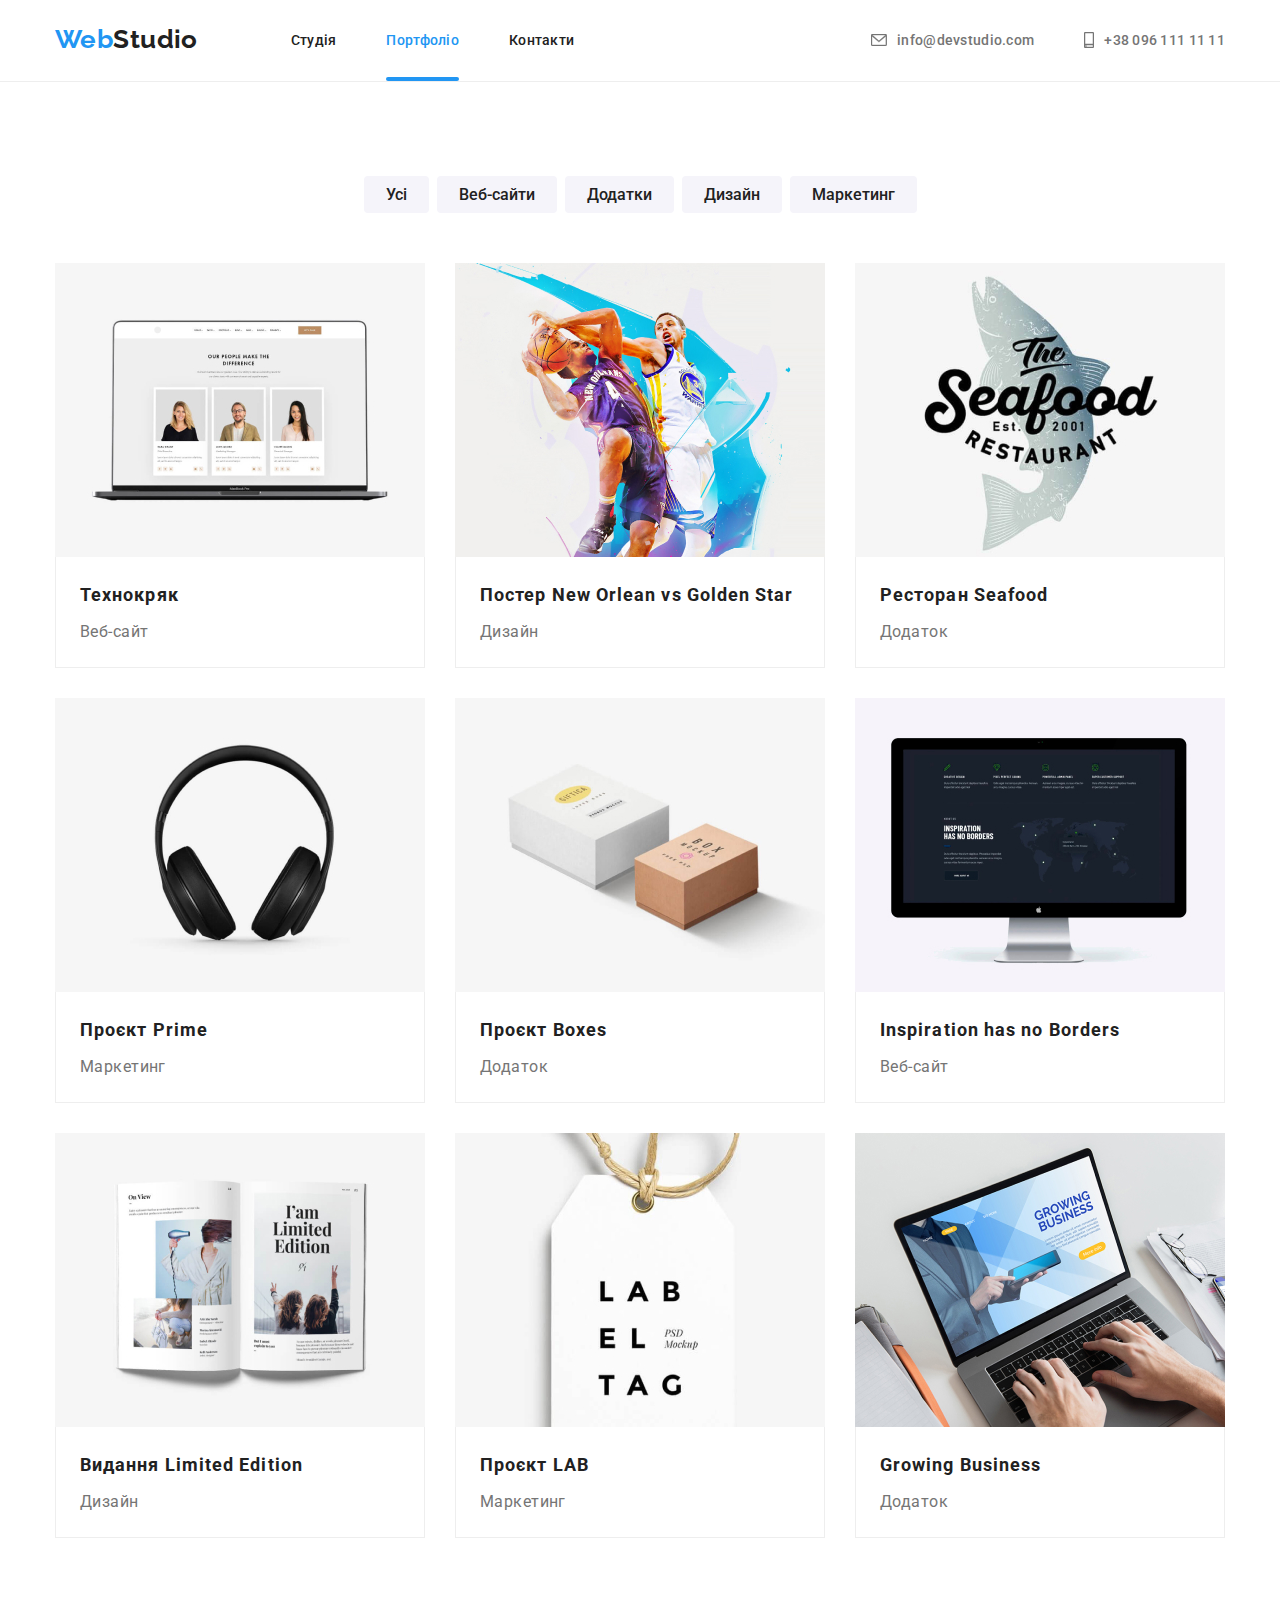
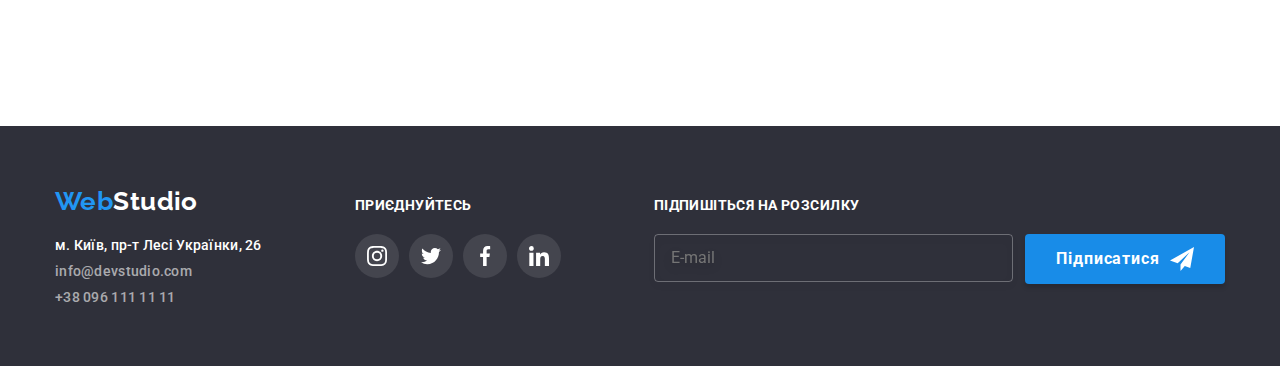
==== commit f20feeb1: "fix" ====
--- a/portfolio.html
+++ b/portfolio.html
@@ -51,6 +51,83 @@
             >
           </li>
         </ul>
+        <!--Mobile Header-->
+      <button
+          type="button"
+          class="page-header__nav-btn "
+          aria-expanded="false"
+          aria-controls="mobile-menu-btn"
+          data-menu-button
+        >
+          <svg width="40" height="40" aria-label="Перемикач мобільного меню">
+            <use
+              class="page-header__icon-cross"
+              href="./images/sprite.svg#icon-close"
+            ></use>
+            <use
+              class="page-header__icon-menu"
+              href="./images/sprite.svg#icon-menu"
+            ></use>
+          </svg>
+        </button>
+        <div
+          class="page-header__mobile-menu "
+          id="mobile-menu-btn"
+          data-menu
+        >
+          <div class="page-header__mobile-nav">
+            <nav class="">
+              <ul class="page-header__mobile-nav-list list">
+               <li class="page-header__mobile-nav-item">
+                <a
+                  href="./index.html"
+                  class=" page-header__mobile-nav-link page-header__mobile-nav-link link">Студія</a>
+               </li>
+
+      <li class="page-header__mobile-nav-item">
+        <a href="./portfolio.html" class="link page-header__mobile-nav-link page-header__mobile-nav-link--current "
+          >Портфоліо</a
+        >
+      </li>
+
+      <li class="page-header__mobile-nav-item">
+        <a href="" class="link page-header__mobile-nav-link">Контакти</a>
+      </li>
+    </ul>
+  </nav>
+</div>
+        <div class="page-header__mobile-contacts">
+          <ul class="list page-header__mobile-contacts-list">
+            <li class="page-header__mobile-contact-item">
+              <a
+                href="mailto:info@devstudio.com"
+                class="page-header__mobile-contact-link link"
+              >
+              
+                 
+                info@devstudio.com</a
+              >
+            </li>
+  
+            <li class="page-header__mobile-contact-item">
+              <a href="tel:380961111111" class="page-header__mobile-contact-link link">
+              
+  
+                +38 096 111 11 11</a
+              >
+            </li>
+          </ul>
+          <ul class="mobile-menu-list list">
+            <li class="mobile-menu-item"><a href="" class="mobile-menu-link link">Instagram</a></li>
+            <li class="mobile-menu-item"><a href="" class="mobile-menu-link link">Twitter</a></li>
+            <li class="mobile-menu-item"><a href="" class="mobile-menu-link link">Facebook</a></li>
+            <li class="mobile-menu-item"><a href="" class="mobile-menu-link link">LinkedIn</a></li>
+          </ul>
+        </div>
+        
+
+
+      </div>
       </div>
     </header>
     <main>
@@ -81,7 +158,7 @@
             <li class="projects__item">
               <a href="">
                 <div class="projects__thumb">
-                <img src="./images/portfolio1.jpg" width="370" alt="ноутбук" />
+                <img class="portfolio__img " src="./images/portfolio1.jpg" width="370" alt="ноутбук" />
                 <div class="projects__description">
                   <p class="projects__text">Ресурс пропонує комплексні пропозиції з різним рівнем функціоналу та сервісів. Все це дозволить відвідувачу отримати вичерпні відомості про компанію чи приватну особу.</p>
                 </div>
@@ -96,7 +173,7 @@
             <li class="projects__item">
               <a href="">
                 <div class="projects__thumb">
-                <img
+                <img class="portfolio__img "
                   src="./images/portfolio2.jpg"
                   width="370"
                   alt="нба-гравці"/>
@@ -114,7 +191,7 @@
             <li class="projects__item">
               <a href="">
                 <div class="projects__thumb">
-                <img src="./images/portfolio3.jpg" width="370" alt="риба" />
+                <img class="portfolio__img " src="./images/portfolio3.jpg" width="370" alt="риба" />
                 <div class="projects__description">
                     <p class="projects__text">Ресурс пропонує комплексні пропозиції з різним рівнем функціоналу та сервісів. Все це дозволить відвідувачу отримати вичерпні відомості про компанію чи приватну особу.</p>
                   </div>
@@ -129,7 +206,7 @@
             <li class="projects__item">
               <a href="">
                 <div class="projects__thumb">
-                <img
+                <img class="portfolio__img "
                   src="./images/portfolio4.jpg"
                   width="370"
                   alt="навушники"
@@ -148,7 +225,7 @@
             <li class="projects__item">
               <a href="">
                 <div class="projects__thumb">
-                <img src="./images/portfolio5.jpg" width="370" alt="коробки" />
+                <img class="portfolio__img " src="./images/portfolio5.jpg" width="370" alt="коробки" />
                 <div class="projects__description">
                     <p class="projects__text">Ресурс пропонує комплексні пропозиції з різним рівнем функціоналу та сервісів. Все це дозволить відвідувачу отримати вичерпні відомості про компанію чи приватну особу.</p>
                   </div>
@@ -163,7 +240,7 @@
             <li class="projects__item">
               <a href="">
                 <div class="projects__thumb">
-                <img src="./images/portfolio6.jpg" width="370" alt="монітор" />
+                <img class="portfolio__img " src="./images/portfolio6.jpg" width="370" alt="монітор" />
                 <div class="projects__description">
                     <p class="projects__text">Ресурс пропонує комплексні пропозиції з різним рівнем функціоналу та сервісів. Все це дозволить відвідувачу отримати вичерпні відомості про компанію чи приватну особу.</p>
                   </div>
@@ -178,7 +255,7 @@
             <li class="projects__item">
               <a href="">
                 <div class="projects__thumb">
-                <img src="./images/portfolio7.jpg" width="370" alt="книга" />
+                <img class="portfolio__img " src="./images/portfolio7.jpg" width="370" alt="книга" />
                 <div class="projects__description">
                     <p class="projects__text">Ресурс пропонує комплексні пропозиції з різним рівнем функціоналу та сервісів. Все це дозволить відвідувачу отримати вичерпні відомості про компанію чи приватну особу.</p>
                   </div>
@@ -193,7 +270,7 @@
             <li class="projects__item">
               <a href="">
                 <div class="projects__thumb">
-                <img src="./images/portfolio8.jpg" width="370" alt="лейба" />
+                <img class="portfolio__img " src="./images/portfolio8.jpg" width="370" alt="лейба" />
                 <div class="projects__description">
                     <p class="projects__text">Ресурс пропонує комплексні пропозиції з різним рівнем функціоналу та сервісів. Все це дозволить відвідувачу отримати вичерпні відомості про компанію чи приватну особу.</p>
                   </div>
@@ -208,7 +285,7 @@
             <li class="projects__item">
               <a href="">
                 <div class="projects__thumb">
-                <img
+                <img class="portfolio__img "
                   src="./images/portfolio9.jpg"
                   width="370"
                   alt="робота-за-ноутбуком"
@@ -290,5 +367,6 @@
         </div>
       </div>
     </footer>
+    <script src="./menu.js"></script>
   </body>
 </html>
--- a/css/portfolio-page.min.css
+++ b/css/portfolio-page.min.css
@@ -1 +1 @@
-/*! modern-normalize v0.6.0 | MIT License | https://github.com/sindresorhus/modern-normalize */*,*::before,*::after{-webkit-box-sizing:border-box;box-sizing:border-box}:root{-moz-tab-size:4;-o-tab-size:4;tab-size:4}html{line-height:1.15;-webkit-text-size-adjust:100%}body{margin:0}body{font-family:system-ui,-apple-system,"Segoe UI",Roboto,Helvetica,Arial,sans-serif,"Apple Color Emoji","Segoe UI Emoji"}hr{height:0}abbr[title]{-webkit-text-decoration:underline dotted;text-decoration:underline dotted}b,strong{font-weight:bolder}code,kbd,samp,pre{font-family:SFMono-Regular,Consolas,"Liberation Mono",Menlo,monospace;font-size:1em}small{font-size:80%}sub,sup{font-size:75%;line-height:0;position:relative;vertical-align:baseline}sub{bottom:-0.25em}sup{top:-0.5em}button,input,optgroup,select,textarea{font-family:inherit;font-size:100%;line-height:1.15;margin:0}button,select{text-transform:none}button,[type=button],[type=reset],[type=submit]{-webkit-appearance:button}button::-moz-focus-inner,[type=button]::-moz-focus-inner,[type=reset]::-moz-focus-inner,[type=submit]::-moz-focus-inner{border-style:none;padding:0}button:-moz-focusring,[type=button]:-moz-focusring,[type=reset]:-moz-focusring,[type=submit]:-moz-focusring{outline:1px dotted ButtonText}fieldset{padding:.35em .75em .625em}legend{padding:0}progress{vertical-align:baseline}[type=number]::-webkit-inner-spin-button,[type=number]::-webkit-outer-spin-button{height:auto}[type=search]{-webkit-appearance:textfield;outline-offset:-2px}[type=search]::-webkit-search-decoration{-webkit-appearance:none}::-webkit-file-upload-button{-webkit-appearance:button;font:inherit}summary{display:list-item}body{font-family:"Roboto",sans-serif;font-size:14px;background:#fff;color:#757575;letter-spacing:.03em}h1,h2,h3,h4,p{margin-top:0}textarea{resize:none}ul{padding:0;margin:0;list-style:none}a{text-decoration:none}img{display:block}.visually-hidden{position:absolute;white-space:nowrap;width:1px;height:1px;overflow:hidden;border:0;padding:0;clip:rect(0 0 0 0);-webkit-clip-path:inset(50%);clip-path:inset(50%);margin:-1px}.portfolio{padding:60px 0}@media screen and (min-width: 1200px){.portfolio{padding:94px 0}}.footer__container,.portfolio__container,.header-container{padding:0 15px;margin:0 auto}@media screen and (min-width: 480px){.footer__container,.portfolio__container,.header-container{width:480px}}@media screen and (min-width: 768px){.footer__container,.portfolio__container,.header-container{width:768px}}@media screen and (min-width: 1200px){.footer__container,.portfolio__container,.header-container{width:1200px}}.footer__link,.contacts-list__link,.header-nav__link{font-weight:500;line-height:1.2;letter-spacing:.02em;-webkit-transition:color 250ms cubic-bezier(0.4, 0, 0.2, 1);transition:color 250ms cubic-bezier(0.4, 0, 0.2, 1)}.footer__link:hover,.contacts-list__link:hover,.header-nav__link:hover,.footer__link:focus,.contacts-list__link:focus,.header-nav__link:focus{color:#2196f3}.page-header{border-bottom:1px solid #eee}.logo-header{padding-top:24px;padding-bottom:25px;font-size:26px;color:#212121}.header-container{display:-webkit-box;display:-ms-flexbox;display:flex;-webkit-box-align:center;-ms-flex-align:center;align-items:center}.header-nav__list{display:-webkit-box;display:-ms-flexbox;display:flex;gap:50px}.header-nav__link{position:relative;display:block;padding-top:32px;padding-bottom:32px;color:#212121}.header-nav__link--current::after{position:absolute;content:"";left:0;bottom:0;width:100%;height:4px;background-color:#2196f3;border-radius:2px}.header-nav__link--current{color:#2196f3}.logo{margin-right:93px;font-family:"Raleway",sans-serif;font-weight:700;font-size:26px;line-height:1.2;text-decoration:none}.logo__accent{color:#2196f3}.contacts-list{display:-webkit-box;display:-ms-flexbox;display:flex;-webkit-box-align:center;-ms-flex-align:center;align-items:center;margin-left:auto}.contacts-list__item{margin-right:50px}.contacts-list__item:last-child{margin-right:0px}.contacts-list__icon{display:inline-block;margin-right:10px;padding:0px;stroke:currentColor;fill:currentColor}.contacts-list__link{display:-webkit-box;display:-ms-flexbox;display:flex;-webkit-box-align:center;-ms-flex-align:center;align-items:center;color:#757575}.portfolio-list{display:-webkit-box;display:-ms-flexbox;display:flex;-webkit-box-pack:center;-ms-flex-pack:center;justify-content:center;margin-bottom:50px}.portfolio__item+.portfolio__item{margin-left:8px}.portfolio__button{padding:6px 22px;border-radius:4px;font-family:inherit;font-weight:500;font-size:16px;line-height:1.6;color:#212121;background-color:#f5f4fa;border:none;-webkit-transition:background-color 250ms cubic-bezier(0.4, 0, 0.2, 1),color 250ms cubic-bezier(0.4, 0, 0.2, 1),-webkit-box-shadow 250ms cubic-bezier(0.4, 0, 0.2, 1);transition:background-color 250ms cubic-bezier(0.4, 0, 0.2, 1),color 250ms cubic-bezier(0.4, 0, 0.2, 1),-webkit-box-shadow 250ms cubic-bezier(0.4, 0, 0.2, 1);transition:background-color 250ms cubic-bezier(0.4, 0, 0.2, 1),color 250ms cubic-bezier(0.4, 0, 0.2, 1),box-shadow 250ms cubic-bezier(0.4, 0, 0.2, 1);transition:background-color 250ms cubic-bezier(0.4, 0, 0.2, 1),color 250ms cubic-bezier(0.4, 0, 0.2, 1),box-shadow 250ms cubic-bezier(0.4, 0, 0.2, 1),-webkit-box-shadow 250ms cubic-bezier(0.4, 0, 0.2, 1)}.portfolio__button:hover,.portfolio__button:focus{color:#fff;background-color:#2196f3;cursor:pointer;border:none;-webkit-box-shadow:0px 3px 1px rgba(0,0,0,.1),0px 1px 2px rgba(0,0,0,.08),0px 2px 2px rgba(0,0,0,.12);box-shadow:0px 3px 1px rgba(0,0,0,.1),0px 1px 2px rgba(0,0,0,.08),0px 2px 2px rgba(0,0,0,.12)}.projects{display:-webkit-box;display:-ms-flexbox;display:flex;-ms-flex-wrap:wrap;flex-wrap:wrap;gap:30px;padding-bottom:94px}.projects__item{-webkit-box-flex:1;-ms-flex-positive:1;flex-grow:1}.projects__description{position:absolute;display:-webkit-box;display:-ms-flexbox;display:flex;left:0;bottom:0;padding:63px 24px;-webkit-transform:translateY(100%);transform:translateY(100%);width:100%;height:100%;background-color:rgba(33,150,243,.9);-webkit-transition:-webkit-transform 250ms cubic-bezier(0.4, 0, 0.2, 1);transition:-webkit-transform 250ms cubic-bezier(0.4, 0, 0.2, 1);transition:transform 250ms cubic-bezier(0.4, 0, 0.2, 1);transition:transform 250ms cubic-bezier(0.4, 0, 0.2, 1), -webkit-transform 250ms cubic-bezier(0.4, 0, 0.2, 1)}.projects__thumb{position:relative;overflow:hidden}.projects__text{font-size:18px;line-height:1.55;color:#fff}.projects__item:hover .projects__description,.projects__item:focus .projects__description{-webkit-transform:translateY(0);transform:translateY(0)}.projects__item:hover,.projects__item:focus{-webkit-box-shadow:0px 1px 1px rgba(0,0,0,.12),0px 4px 4px rgba(0,0,0,.06),1px 4px 6px rgba(0,0,0,.16);box-shadow:0px 1px 1px rgba(0,0,0,.12),0px 4px 4px rgba(0,0,0,.06),1px 4px 6px rgba(0,0,0,.16)}.projects__item:nth-child(3n){margin-right:0}.projects__item:nth-last-child(-n+3){margin-bottom:0}.projects-info{padding:20px 24px;border:1px solid #eee;border-top:none}.projects-info__label{margin-bottom:0;font-size:18px;line-height:2;letter-spacing:.06em;color:#212121}.projects-info__text{margin-top:4px;margin-bottom:0;font-size:16px;line-height:1.87;color:#757575}.footer-page{padding-top:60px;padding-bottom:60px;text-align:center;background-color:#2f303a}@media screen and (min-width: 1200px){.footer-page{text-align:left}}.footer__container{display:-webkit-box;display:-ms-flexbox;display:flex;-webkit-box-pack:center;-ms-flex-pack:center;justify-content:center;-webkit-box-orient:vertical;-webkit-box-direction:normal;-ms-flex-direction:column;flex-direction:column;gap:60px}@media screen and (min-width: 768px){.footer__container{-ms-flex-wrap:wrap;flex-wrap:wrap;-webkit-box-orient:horizontal;-webkit-box-direction:normal;-ms-flex-direction:row;flex-direction:row}}@media screen and (min-width: 1200px){.footer__container{gap:93px;-ms-flex-wrap:nowrap;flex-wrap:nowrap;-webkit-box-align:baseline;-ms-flex-align:baseline;align-items:baseline}}@media screen and (min-width: 768px)and (max-width: 1199px){.footer__address{margin-right:165px}}.footer__logo{display:inline-block;margin-bottom:20px;color:#fff}.footer__contact-item:not(:last-child){margin-bottom:9px}.footer__contact--color{color:#fff;-webkit-transition:color 250ms cubic-bezier(0.4, 0, 0.2, 1);transition:color 250ms cubic-bezier(0.4, 0, 0.2, 1)}.footer__contact--color:hover,.footer__contact--color:focus{color:#2196f3}.footer__link{font-style:normal;text-decoration:none;color:rgba(255,255,255,.6);-webkit-transition:color 250ms cubic-bezier(0.4, 0, 0.2, 1);transition:color 250ms cubic-bezier(0.4, 0, 0.2, 1)}.footer__link:hover,.footer__link:focus{color:#2196f3}@media screen and (min-width: 768px){.footer-social{margin-top:5px}}.footer-social__text{margin-bottom:20px;text-transform:uppercase;font-weight:700;line-height:1.14;color:#fff}.footer-social__list{display:-webkit-box;display:-ms-flexbox;display:flex;-webkit-box-pack:center;-ms-flex-pack:center;justify-content:center;gap:10px}.footer-social__link{display:-webkit-box;display:-ms-flexbox;display:flex;-webkit-box-pack:center;-ms-flex-pack:center;justify-content:center;-webkit-box-align:center;-ms-flex-align:center;align-items:center;width:44px;height:44px;background:rgba(255,255,255,.1019607843);border-radius:50%;color:#fff;-webkit-transition:background-color 250ms cubic-bezier(0.4, 0, 0.2, 1),color 250ms cubic-bezier(0.4, 0, 0.2, 1);transition:background-color 250ms cubic-bezier(0.4, 0, 0.2, 1),color 250ms cubic-bezier(0.4, 0, 0.2, 1)}.footer-social__link:hover,.footer-social__link:focus{background:#2196f3}.footer-social__icon{width:20px;height:20px;fill:currentColor}@media screen and (min-width: 768px){.footer-join{-ms-flex-preferred-size:450px;flex-basis:450px}}@media screen and (min-width: 1200px){.footer-join{-webkit-box-flex:1;-ms-flex-positive:1;flex-grow:1}}@media screen and (min-width: 1200px){.footer-join__subscription{display:-webkit-box;display:-ms-flexbox;display:flex;gap:12px}}.footer-join__input{width:100%;padding:15px 16px;margin-bottom:20px;background-color:rgba(0,0,0,0);color:#fff;border:1px solid rgba(255,255,255,.3);-webkit-filter:drop-shadow(0px 4px 4px rgba(0, 0, 0, 0.15));filter:drop-shadow(0px 4px 4px rgba(0, 0, 0, 0.15));border-radius:4px}.footer-join__input::-webkit-input-placeholder{font-size:16px}.footer-join__input::-moz-placeholder{font-size:16px}.footer-join__input:-ms-input-placeholder{font-size:16px}.footer-join__input::-ms-input-placeholder{font-size:16px}.footer-join__input::placeholder{font-size:16px}@media screen and (min-width: 1200px){.footer-join__input{-webkit-box-flex:1;-ms-flex:1 1 auto;flex:1 1 auto}}.footer-join__button{width:200px;height:50px;color:#fff;background-color:#188ce8;font-family:inherit;border:none;border-radius:4px;-webkit-box-shadow:0px 4px 4px rgba(0,0,0,.15);box-shadow:0px 4px 4px rgba(0,0,0,.15);-webkit-transition:background-color 250ms cubic-bezier(0.4, 0, 0.2, 1);transition:background-color 250ms cubic-bezier(0.4, 0, 0.2, 1);font-weight:700;font-size:16px;line-height:1.9;letter-spacing:.06em;margin:0 auto;-ms-flex-negative:0;flex-shrink:0;display:-webkit-box;display:-ms-flexbox;display:flex;-webkit-box-pack:center;-ms-flex-pack:center;justify-content:center;-webkit-box-align:center;-ms-flex-align:center;align-items:center;padding:0;cursor:pointer}.footer-join__button::after{content:"";width:24px;height:24px;margin-left:10px;background-image:url(../images/icon-send.svg);background-size:contain}.footer-join__button:hover,.footer-join__button:focus{color:#fff;background-color:#2196f3;-webkit-box-shadow:0px 4px 4px rgba(0,0,0,.15);box-shadow:0px 4px 4px rgba(0,0,0,.15)}/*# sourceMappingURL=portfolio-page.min.css.map */+/*! modern-normalize v0.6.0 | MIT License | https://github.com/sindresorhus/modern-normalize */*,*::before,*::after{-webkit-box-sizing:border-box;box-sizing:border-box}:root{-moz-tab-size:4;-o-tab-size:4;tab-size:4}html{line-height:1.15;-webkit-text-size-adjust:100%}body{margin:0}body{font-family:system-ui,-apple-system,"Segoe UI",Roboto,Helvetica,Arial,sans-serif,"Apple Color Emoji","Segoe UI Emoji"}hr{height:0}abbr[title]{-webkit-text-decoration:underline dotted;text-decoration:underline dotted}b,strong{font-weight:bolder}code,kbd,samp,pre{font-family:SFMono-Regular,Consolas,"Liberation Mono",Menlo,monospace;font-size:1em}small{font-size:80%}sub,sup{font-size:75%;line-height:0;position:relative;vertical-align:baseline}sub{bottom:-0.25em}sup{top:-0.5em}button,input,optgroup,select,textarea{font-family:inherit;font-size:100%;line-height:1.15;margin:0}button,select{text-transform:none}button,[type=button],[type=reset],[type=submit]{-webkit-appearance:button}button::-moz-focus-inner,[type=button]::-moz-focus-inner,[type=reset]::-moz-focus-inner,[type=submit]::-moz-focus-inner{border-style:none;padding:0}button:-moz-focusring,[type=button]:-moz-focusring,[type=reset]:-moz-focusring,[type=submit]:-moz-focusring{outline:1px dotted ButtonText}fieldset{padding:.35em .75em .625em}legend{padding:0}progress{vertical-align:baseline}[type=number]::-webkit-inner-spin-button,[type=number]::-webkit-outer-spin-button{height:auto}[type=search]{-webkit-appearance:textfield;outline-offset:-2px}[type=search]::-webkit-search-decoration{-webkit-appearance:none}::-webkit-file-upload-button{-webkit-appearance:button;font:inherit}summary{display:list-item}body{font-family:"Roboto",sans-serif;font-size:14px;background:#fff;color:#757575;letter-spacing:.03em}h1,h2,h3,h4,p{margin-top:0}textarea{resize:none}ul{padding:0;margin:0;list-style:none}a{text-decoration:none}img{display:block}.visually-hidden{position:absolute;white-space:nowrap;width:1px;height:1px;overflow:hidden;border:0;padding:0;clip:rect(0 0 0 0);-webkit-clip-path:inset(50%);clip-path:inset(50%);margin:-1px}.portfolio{padding:60px 0}@media screen and (min-width: 1200px){.portfolio{padding:94px 0}}.footer__container,.portfolio__container,.header-container{padding:0 15px;margin:0 auto}@media screen and (min-width: 480px){.footer__container,.portfolio__container,.header-container{width:480px}}@media screen and (min-width: 768px){.footer__container,.portfolio__container,.header-container{width:768px}}@media screen and (min-width: 1200px){.footer__container,.portfolio__container,.header-container{width:1200px}}.footer__link,.contacts-list__link,.header-nav__link{font-weight:500;line-height:1.2;letter-spacing:.02em;-webkit-transition:color 250ms cubic-bezier(0.4, 0, 0.2, 1);transition:color 250ms cubic-bezier(0.4, 0, 0.2, 1)}.footer__link:hover,.contacts-list__link:hover,.header-nav__link:hover,.footer__link:focus,.contacts-list__link:focus,.header-nav__link:focus{color:#2196f3}.page-header{position:relative;border-bottom:1px solid #eee}.logo-header{margin-right:93px;padding-top:24px;padding-bottom:25px;font-size:26px;color:#212121}.header-container{display:-webkit-box;display:-ms-flexbox;display:flex;-webkit-box-align:center;-ms-flex-align:center;align-items:center}.header-nav__list{display:-webkit-box;display:-ms-flexbox;display:flex;gap:50px}.header-nav__link{position:relative;display:block;padding-top:32px;padding-bottom:32px;color:#212121}.header-nav__link--current::after{position:absolute;content:"";left:0;bottom:0;width:100%;height:4px;background-color:#2196f3;border-radius:2px}.header-nav__link--current{color:#2196f3}@media screen and (max-width: 767px){.header-nav{display:none}}.page-header__nav-btn{margin:0;padding:0;border:none;background-color:rgba(0,0,0,0);display:-webkit-inline-box;display:-ms-inline-flexbox;display:inline-flex;width:40px;height:40px;position:absolute;top:10px;right:10px;z-index:2}@media screen and (min-width: 481px){.page-header__nav-btn{display:none}}.page-header__icon-cross{display:none}.page-header__nav-btn.is-open .page-header__icon-cross{display:block}.page-header__nav-btn.is-open .page-header__icon-menu{display:none}@media screen and (max-width: 767px){.page-header__nav{display:none}}@media screen and (max-width: 767px){.page-header__contact-list{display:none}}@media screen and (min-width: 481px){.page-header__mobile-menu{display:none}}@media screen and (max-width: 480px){.page-header__mobile-menu{display:none;position:absolute;top:0;left:0;width:100%;background-color:#fff;height:796px;padding:48px 40px}.page-header__mobile-menu.is-open{display:-webkit-box;display:-ms-flexbox;display:flex;-webkit-box-orient:vertical;-webkit-box-direction:normal;-ms-flex-direction:column;flex-direction:column;-webkit-box-pack:justify;-ms-flex-pack:justify;justify-content:space-between;z-index:1}}@media screen and (max-width: 480px){.page-header__mobile-nav-item{margin-bottom:35px}.page-header__mobile-nav-item:last-child{margin-bottom:0}}.page-header__mobile-nav-link{font-family:inherit;color:#212121;font-weight:500;letter-spacing:.02em;display:inline-block;-webkit-transition:color 250ms cubic-bezier(0.4, 0, 0.2, 1);transition:color 250ms cubic-bezier(0.4, 0, 0.2, 1);font-size:14px;line-height:1.1428571429}@media screen and (max-width: 480px){.page-header__mobile-nav-link{font-size:40px;line-height:1.2}}@media screen and (max-width: 480px){.page-header__mobile-nav-link:hover,.page-header__mobile-nav-link:focus{color:#2196f3}}@media screen and (max-width: 480px){.page-header__mobile-nav-link--current{color:#2196f3}}@media screen and (max-width: 480px){.page-header__mobile-contacts-list{margin-bottom:64px}}@media screen and (max-width: 480px){.page-header__mobile-contact-item{margin-bottom:32px}.page-header__mobile-contact-item:last-child{margin-bottom:0}}.page-header__mobile-contact-link{color:#757575;font-weight:500;font-family:inherit;letter-spacing:.02em;-webkit-transition:color 250ms cubic-bezier(0.4, 0, 0.2, 1);transition:color 250ms cubic-bezier(0.4, 0, 0.2, 1);font-size:12px;line-height:1.1666666667}@media screen and (max-width: 480px){.page-header__mobile-contact-link{font-size:34px;line-height:1.2}}.page-header__mobile-contact-link:hover,.page-header__mobile-contact-link:focus{color:#2196f3}.mobile-menu-list{display:-webkit-box;display:-ms-flexbox;display:flex}.mobile-menu-item{border-right:1px solid rgba(33,33,33,.2);padding-right:10px;padding-left:10px}.mobile-menu-item:last-child{border-right:none;padding-right:0}.mobile-menu-item:first-child{padding-left:0}.mobile-menu-link{font-family:inherit;font-weight:500;font-size:18px;line-height:1.2222222222;letter-spacing:.02em;color:#2196f3}.logo{font-family:"Raleway",sans-serif;font-weight:700;font-size:26px;line-height:1.2;text-decoration:none}.logo__accent{color:#2196f3}.contacts-list{display:-webkit-box;display:-ms-flexbox;display:flex;-webkit-box-align:center;-ms-flex-align:center;align-items:center;margin-left:auto}.contacts-list__item{margin-right:50px}@media screen and (min-width: 768px)and (max-width: 1199px){.contacts-list__item{margin-bottom:10px}.contacts-list__item:last-child{margin-bottom:0}}.contacts-list__item:last-child{margin-right:0px}.contacts-list__icon{display:inline-block;margin-right:10px;padding:0px;stroke:currentColor;fill:currentColor}@media screen and (min-width: 768px)and (max-width: 1199px){.contacts-list{-webkit-box-orient:vertical;-webkit-box-direction:normal;-ms-flex-direction:column;flex-direction:column;-webkit-box-align:start;-ms-flex-align:start;align-items:flex-start;margin-left:96px}}.contacts-list__link{display:-webkit-box;display:-ms-flexbox;display:flex;-webkit-box-align:center;-ms-flex-align:center;align-items:center;color:#757575}@media screen and (max-width: 767px){.contacts-list{display:none}}.portfolio-list{display:-webkit-box;display:-ms-flexbox;display:flex;-webkit-box-pack:center;-ms-flex-pack:center;justify-content:center;margin-bottom:50px}@media screen and (max-width: 480px){.portfolio-list{-ms-flex-wrap:wrap;flex-wrap:wrap;-webkit-box-pack:start;-ms-flex-pack:start;justify-content:flex-start;margin-bottom:40px}}.portfolio__item+.portfolio__item{margin-left:8px}@media screen and (max-width: 480px){.portfolio__item+.portfolio__item{margin-bottom:15px}}.portfolio__button{padding:6px 22px;border-radius:4px;font-family:inherit;font-weight:500;font-size:16px;line-height:1.6;color:#212121;background-color:#f5f4fa;border:none;-webkit-transition:background-color 250ms cubic-bezier(0.4, 0, 0.2, 1),color 250ms cubic-bezier(0.4, 0, 0.2, 1),-webkit-box-shadow 250ms cubic-bezier(0.4, 0, 0.2, 1);transition:background-color 250ms cubic-bezier(0.4, 0, 0.2, 1),color 250ms cubic-bezier(0.4, 0, 0.2, 1),-webkit-box-shadow 250ms cubic-bezier(0.4, 0, 0.2, 1);transition:background-color 250ms cubic-bezier(0.4, 0, 0.2, 1),color 250ms cubic-bezier(0.4, 0, 0.2, 1),box-shadow 250ms cubic-bezier(0.4, 0, 0.2, 1);transition:background-color 250ms cubic-bezier(0.4, 0, 0.2, 1),color 250ms cubic-bezier(0.4, 0, 0.2, 1),box-shadow 250ms cubic-bezier(0.4, 0, 0.2, 1),-webkit-box-shadow 250ms cubic-bezier(0.4, 0, 0.2, 1)}.portfolio__button:hover,.portfolio__button:focus{color:#fff;background-color:#2196f3;cursor:pointer;border:none;-webkit-box-shadow:0px 3px 1px rgba(0,0,0,.1),0px 1px 2px rgba(0,0,0,.08),0px 2px 2px rgba(0,0,0,.12);box-shadow:0px 3px 1px rgba(0,0,0,.1),0px 1px 2px rgba(0,0,0,.08),0px 2px 2px rgba(0,0,0,.12)}.projects{display:-webkit-box;display:-ms-flexbox;display:flex;-ms-flex-wrap:wrap;flex-wrap:wrap;gap:30px;padding-bottom:94px}@media screen and (min-width: 768px){.projects{gap:30px;-ms-flex-wrap:wrap;flex-wrap:wrap;display:-webkit-box;display:-ms-flexbox;display:flex}}.projects__item{-webkit-box-flex:1;-ms-flex-positive:1;flex-grow:1}@media screen and (min-width: 768px){.projects__item{-ms-flex-preferred-size:calc((100% - 30px)/2);flex-basis:calc((100% - 30px)/2)}}@media screen and (min-width: 1200px){.projects__item{-ms-flex-preferred-size:calc((100% - 60px)/3);flex-basis:calc((100% - 60px)/3)}}.projects__description{position:absolute;display:-webkit-box;display:-ms-flexbox;display:flex;left:0;bottom:0;padding:63px 24px;-webkit-transform:translateY(100%);transform:translateY(100%);width:100%;height:100%;background-color:rgba(33,150,243,.9);-webkit-transition:-webkit-transform 250ms cubic-bezier(0.4, 0, 0.2, 1);transition:-webkit-transform 250ms cubic-bezier(0.4, 0, 0.2, 1);transition:transform 250ms cubic-bezier(0.4, 0, 0.2, 1);transition:transform 250ms cubic-bezier(0.4, 0, 0.2, 1), -webkit-transform 250ms cubic-bezier(0.4, 0, 0.2, 1)}.portfolio__img{display:block;width:100%}.projects__thumb{position:relative;overflow:hidden}.projects__text{font-size:18px;line-height:1.55;color:#fff}.projects__item:hover .projects__description,.projects__item:focus .projects__description{-webkit-transform:translateY(0);transform:translateY(0)}.projects__item:hover,.projects__item:focus{-webkit-box-shadow:0px 1px 1px rgba(0,0,0,.12),0px 4px 4px rgba(0,0,0,.06),1px 4px 6px rgba(0,0,0,.16);box-shadow:0px 1px 1px rgba(0,0,0,.12),0px 4px 4px rgba(0,0,0,.06),1px 4px 6px rgba(0,0,0,.16)}.projects__item:nth-child(3n){margin-right:0}.projects__item:nth-last-child(-n+3){margin-bottom:0}.projects-info{padding:20px 24px;border:1px solid #eee;border-top:none}.projects-info__label{margin-bottom:0;font-size:18px;line-height:2;letter-spacing:.06em;color:#212121}.projects-info__text{margin-top:4px;margin-bottom:0;font-size:16px;line-height:1.87;color:#757575}.footer-page{padding-top:60px;padding-bottom:60px;text-align:center;background-color:#2f303a}@media screen and (min-width: 1200px){.footer-page{text-align:left}}.footer__container{display:-webkit-box;display:-ms-flexbox;display:flex;-webkit-box-pack:center;-ms-flex-pack:center;justify-content:center;-webkit-box-orient:vertical;-webkit-box-direction:normal;-ms-flex-direction:column;flex-direction:column;gap:60px}@media screen and (min-width: 768px){.footer__container{-ms-flex-wrap:wrap;flex-wrap:wrap;-webkit-box-orient:horizontal;-webkit-box-direction:normal;-ms-flex-direction:row;flex-direction:row}}@media screen and (min-width: 1200px){.footer__container{gap:93px;-ms-flex-wrap:nowrap;flex-wrap:nowrap;-webkit-box-align:baseline;-ms-flex-align:baseline;align-items:baseline}}@media screen and (min-width: 768px)and (max-width: 1199px){.footer__address{margin-right:165px}}.footer__logo{display:inline-block;margin-bottom:20px;color:#fff}.footer__contact-item:not(:last-child){margin-bottom:9px}.footer__contact--color{color:#fff;-webkit-transition:color 250ms cubic-bezier(0.4, 0, 0.2, 1);transition:color 250ms cubic-bezier(0.4, 0, 0.2, 1)}.footer__contact--color:hover,.footer__contact--color:focus{color:#2196f3}.footer__link{font-style:normal;text-decoration:none;color:rgba(255,255,255,.6);-webkit-transition:color 250ms cubic-bezier(0.4, 0, 0.2, 1);transition:color 250ms cubic-bezier(0.4, 0, 0.2, 1)}.footer__link:hover,.footer__link:focus{color:#2196f3}@media screen and (min-width: 768px){.footer-social{margin-top:5px}}.footer-social__text{margin-bottom:20px;text-transform:uppercase;font-weight:700;line-height:1.14;color:#fff}.footer-social__list{display:-webkit-box;display:-ms-flexbox;display:flex;-webkit-box-pack:center;-ms-flex-pack:center;justify-content:center;gap:10px}.footer-social__link{display:-webkit-box;display:-ms-flexbox;display:flex;-webkit-box-pack:center;-ms-flex-pack:center;justify-content:center;-webkit-box-align:center;-ms-flex-align:center;align-items:center;width:44px;height:44px;background:rgba(255,255,255,.1019607843);border-radius:50%;color:#fff;-webkit-transition:background-color 250ms cubic-bezier(0.4, 0, 0.2, 1),color 250ms cubic-bezier(0.4, 0, 0.2, 1);transition:background-color 250ms cubic-bezier(0.4, 0, 0.2, 1),color 250ms cubic-bezier(0.4, 0, 0.2, 1)}.footer-social__link:hover,.footer-social__link:focus{background:#2196f3}.footer-social__icon{width:20px;height:20px;fill:currentColor}@media screen and (min-width: 768px){.footer-join{-ms-flex-preferred-size:450px;flex-basis:450px}}@media screen and (min-width: 1200px){.footer-join{-webkit-box-flex:1;-ms-flex-positive:1;flex-grow:1}}@media screen and (min-width: 1200px){.footer-join__subscription{display:-webkit-box;display:-ms-flexbox;display:flex;gap:12px}}.footer-join__input{width:100%;padding:15px 16px;margin-bottom:20px;background-color:rgba(0,0,0,0);color:#fff;border:1px solid rgba(255,255,255,.3);-webkit-filter:drop-shadow(0px 4px 4px rgba(0, 0, 0, 0.15));filter:drop-shadow(0px 4px 4px rgba(0, 0, 0, 0.15));border-radius:4px}.footer-join__input::-webkit-input-placeholder{font-size:16px}.footer-join__input::-moz-placeholder{font-size:16px}.footer-join__input:-ms-input-placeholder{font-size:16px}.footer-join__input::-ms-input-placeholder{font-size:16px}.footer-join__input::placeholder{font-size:16px}@media screen and (min-width: 1200px){.footer-join__input{-webkit-box-flex:1;-ms-flex:1 1 auto;flex:1 1 auto}}.footer-join__button{width:200px;height:50px;color:#fff;background-color:#188ce8;font-family:inherit;border:none;border-radius:4px;-webkit-box-shadow:0px 4px 4px rgba(0,0,0,.15);box-shadow:0px 4px 4px rgba(0,0,0,.15);-webkit-transition:background-color 250ms cubic-bezier(0.4, 0, 0.2, 1);transition:background-color 250ms cubic-bezier(0.4, 0, 0.2, 1);font-weight:700;font-size:16px;line-height:1.9;letter-spacing:.06em;margin:0 auto;-ms-flex-negative:0;flex-shrink:0;display:-webkit-box;display:-ms-flexbox;display:flex;-webkit-box-pack:center;-ms-flex-pack:center;justify-content:center;-webkit-box-align:center;-ms-flex-align:center;align-items:center;padding:0;cursor:pointer}.footer-join__button::after{content:"";width:24px;height:24px;margin-left:10px;background-image:url(../images/icon-send.svg);background-size:contain}.footer-join__button:hover,.footer-join__button:focus{color:#fff;background-color:#2196f3;-webkit-box-shadow:0px 4px 4px rgba(0,0,0,.15);box-shadow:0px 4px 4px rgba(0,0,0,.15)}/*# sourceMappingURL=portfolio-page.min.css.map */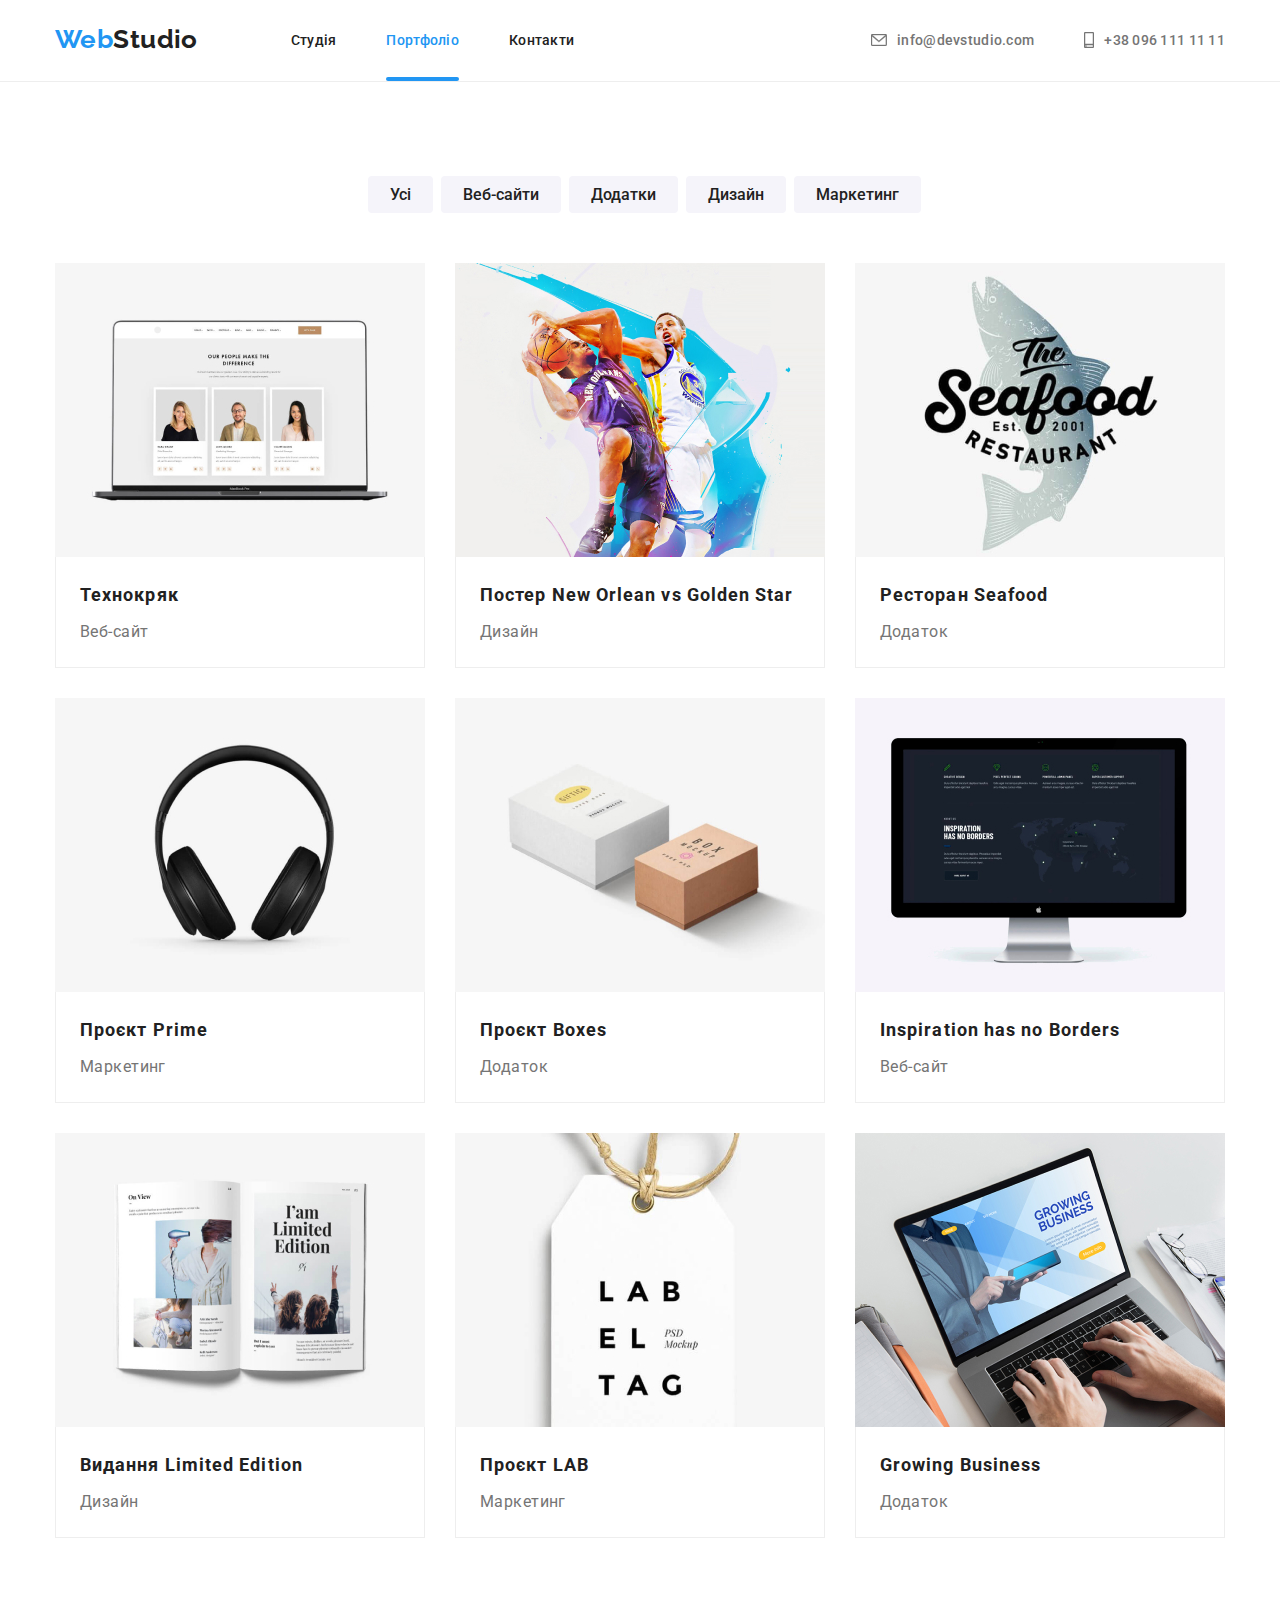
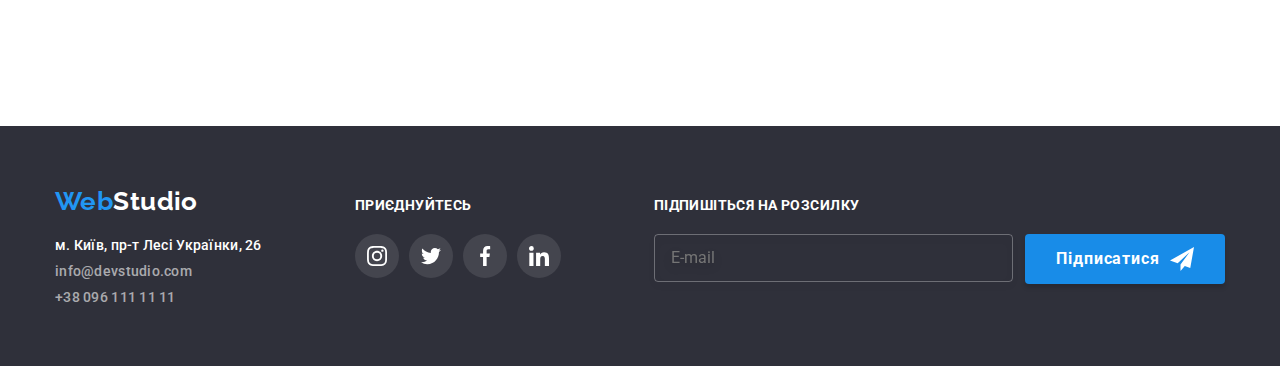
==== commit 51111127: "fix" ====
--- a/portfolio.html
+++ b/portfolio.html
@@ -158,7 +158,7 @@
             <li class="projects__item">
               <a href="">
                 <div class="projects__thumb">
-                <img class="portfolio__img " src="./images/portfolio1.jpg" width="370" alt="ноутбук" />
+                <img src="./images/portfolio1.jpg" width="370" alt="ноутбук" />
                 <div class="projects__description">
                   <p class="projects__text">Ресурс пропонує комплексні пропозиції з різним рівнем функціоналу та сервісів. Все це дозволить відвідувачу отримати вичерпні відомості про компанію чи приватну особу.</p>
                 </div>
@@ -173,7 +173,7 @@
             <li class="projects__item">
               <a href="">
                 <div class="projects__thumb">
-                <img class="portfolio__img "
+                <img 
                   src="./images/portfolio2.jpg"
                   width="370"
                   alt="нба-гравці"/>
@@ -191,7 +191,7 @@
             <li class="projects__item">
               <a href="">
                 <div class="projects__thumb">
-                <img class="portfolio__img " src="./images/portfolio3.jpg" width="370" alt="риба" />
+                <img src="./images/portfolio3.jpg" width="370" alt="риба" />
                 <div class="projects__description">
                     <p class="projects__text">Ресурс пропонує комплексні пропозиції з різним рівнем функціоналу та сервісів. Все це дозволить відвідувачу отримати вичерпні відомості про компанію чи приватну особу.</p>
                   </div>
@@ -206,7 +206,7 @@
             <li class="projects__item">
               <a href="">
                 <div class="projects__thumb">
-                <img class="portfolio__img "
+                <img 
                   src="./images/portfolio4.jpg"
                   width="370"
                   alt="навушники"
@@ -225,7 +225,7 @@
             <li class="projects__item">
               <a href="">
                 <div class="projects__thumb">
-                <img class="portfolio__img " src="./images/portfolio5.jpg" width="370" alt="коробки" />
+                <img  src="./images/portfolio5.jpg" width="370" alt="коробки" />
                 <div class="projects__description">
                     <p class="projects__text">Ресурс пропонує комплексні пропозиції з різним рівнем функціоналу та сервісів. Все це дозволить відвідувачу отримати вичерпні відомості про компанію чи приватну особу.</p>
                   </div>
@@ -240,7 +240,7 @@
             <li class="projects__item">
               <a href="">
                 <div class="projects__thumb">
-                <img class="portfolio__img " src="./images/portfolio6.jpg" width="370" alt="монітор" />
+                <img  src="./images/portfolio6.jpg" width="370" alt="монітор" />
                 <div class="projects__description">
                     <p class="projects__text">Ресурс пропонує комплексні пропозиції з різним рівнем функціоналу та сервісів. Все це дозволить відвідувачу отримати вичерпні відомості про компанію чи приватну особу.</p>
                   </div>
@@ -255,7 +255,7 @@
             <li class="projects__item">
               <a href="">
                 <div class="projects__thumb">
-                <img class="portfolio__img " src="./images/portfolio7.jpg" width="370" alt="книга" />
+                <img  src="./images/portfolio7.jpg" width="370" alt="книга" />
                 <div class="projects__description">
                     <p class="projects__text">Ресурс пропонує комплексні пропозиції з різним рівнем функціоналу та сервісів. Все це дозволить відвідувачу отримати вичерпні відомості про компанію чи приватну особу.</p>
                   </div>
@@ -270,7 +270,7 @@
             <li class="projects__item">
               <a href="">
                 <div class="projects__thumb">
-                <img class="portfolio__img " src="./images/portfolio8.jpg" width="370" alt="лейба" />
+                <img  src="./images/portfolio8.jpg" width="370" alt="лейба" />
                 <div class="projects__description">
                     <p class="projects__text">Ресурс пропонує комплексні пропозиції з різним рівнем функціоналу та сервісів. Все це дозволить відвідувачу отримати вичерпні відомості про компанію чи приватну особу.</p>
                   </div>
@@ -285,7 +285,7 @@
             <li class="projects__item">
               <a href="">
                 <div class="projects__thumb">
-                <img class="portfolio__img "
+                <img 
                   src="./images/portfolio9.jpg"
                   width="370"
                   alt="робота-за-ноутбуком"
@@ -367,6 +367,6 @@
         </div>
       </div>
     </footer>
-    <script src="./menu.js"></script>
+    <script src="./js/menu.js"></script>
   </body>
 </html>
--- a/css/portfolio-page.min.css
+++ b/css/portfolio-page.min.css
@@ -1 +1 @@
-/*! modern-normalize v0.6.0 | MIT License | https://github.com/sindresorhus/modern-normalize */*,*::before,*::after{-webkit-box-sizing:border-box;box-sizing:border-box}:root{-moz-tab-size:4;-o-tab-size:4;tab-size:4}html{line-height:1.15;-webkit-text-size-adjust:100%}body{margin:0}body{font-family:system-ui,-apple-system,"Segoe UI",Roboto,Helvetica,Arial,sans-serif,"Apple Color Emoji","Segoe UI Emoji"}hr{height:0}abbr[title]{-webkit-text-decoration:underline dotted;text-decoration:underline dotted}b,strong{font-weight:bolder}code,kbd,samp,pre{font-family:SFMono-Regular,Consolas,"Liberation Mono",Menlo,monospace;font-size:1em}small{font-size:80%}sub,sup{font-size:75%;line-height:0;position:relative;vertical-align:baseline}sub{bottom:-0.25em}sup{top:-0.5em}button,input,optgroup,select,textarea{font-family:inherit;font-size:100%;line-height:1.15;margin:0}button,select{text-transform:none}button,[type=button],[type=reset],[type=submit]{-webkit-appearance:button}button::-moz-focus-inner,[type=button]::-moz-focus-inner,[type=reset]::-moz-focus-inner,[type=submit]::-moz-focus-inner{border-style:none;padding:0}button:-moz-focusring,[type=button]:-moz-focusring,[type=reset]:-moz-focusring,[type=submit]:-moz-focusring{outline:1px dotted ButtonText}fieldset{padding:.35em .75em .625em}legend{padding:0}progress{vertical-align:baseline}[type=number]::-webkit-inner-spin-button,[type=number]::-webkit-outer-spin-button{height:auto}[type=search]{-webkit-appearance:textfield;outline-offset:-2px}[type=search]::-webkit-search-decoration{-webkit-appearance:none}::-webkit-file-upload-button{-webkit-appearance:button;font:inherit}summary{display:list-item}body{font-family:"Roboto",sans-serif;font-size:14px;background:#fff;color:#757575;letter-spacing:.03em}h1,h2,h3,h4,p{margin-top:0}textarea{resize:none}ul{padding:0;margin:0;list-style:none}a{text-decoration:none}img{display:block}.visually-hidden{position:absolute;white-space:nowrap;width:1px;height:1px;overflow:hidden;border:0;padding:0;clip:rect(0 0 0 0);-webkit-clip-path:inset(50%);clip-path:inset(50%);margin:-1px}.portfolio{padding:60px 0}@media screen and (min-width: 1200px){.portfolio{padding:94px 0}}.footer__container,.portfolio__container,.header-container{padding:0 15px;margin:0 auto}@media screen and (min-width: 480px){.footer__container,.portfolio__container,.header-container{width:480px}}@media screen and (min-width: 768px){.footer__container,.portfolio__container,.header-container{width:768px}}@media screen and (min-width: 1200px){.footer__container,.portfolio__container,.header-container{width:1200px}}.footer__link,.contacts-list__link,.header-nav__link{font-weight:500;line-height:1.2;letter-spacing:.02em;-webkit-transition:color 250ms cubic-bezier(0.4, 0, 0.2, 1);transition:color 250ms cubic-bezier(0.4, 0, 0.2, 1)}.footer__link:hover,.contacts-list__link:hover,.header-nav__link:hover,.footer__link:focus,.contacts-list__link:focus,.header-nav__link:focus{color:#2196f3}.page-header{position:relative;border-bottom:1px solid #eee}.logo-header{margin-right:93px;padding-top:24px;padding-bottom:25px;font-size:26px;color:#212121}.header-container{display:-webkit-box;display:-ms-flexbox;display:flex;-webkit-box-align:center;-ms-flex-align:center;align-items:center}.header-nav__list{display:-webkit-box;display:-ms-flexbox;display:flex;gap:50px}.header-nav__link{position:relative;display:block;padding-top:32px;padding-bottom:32px;color:#212121}.header-nav__link--current::after{position:absolute;content:"";left:0;bottom:0;width:100%;height:4px;background-color:#2196f3;border-radius:2px}.header-nav__link--current{color:#2196f3}@media screen and (max-width: 767px){.header-nav{display:none}}.page-header__nav-btn{margin:0;padding:0;border:none;background-color:rgba(0,0,0,0);display:-webkit-inline-box;display:-ms-inline-flexbox;display:inline-flex;width:40px;height:40px;position:absolute;top:10px;right:10px;z-index:2}@media screen and (min-width: 481px){.page-header__nav-btn{display:none}}.page-header__icon-cross{display:none}.page-header__nav-btn.is-open .page-header__icon-cross{display:block}.page-header__nav-btn.is-open .page-header__icon-menu{display:none}@media screen and (max-width: 767px){.page-header__nav{display:none}}@media screen and (max-width: 767px){.page-header__contact-list{display:none}}@media screen and (min-width: 481px){.page-header__mobile-menu{display:none}}@media screen and (max-width: 480px){.page-header__mobile-menu{display:none;position:absolute;top:0;left:0;width:100%;background-color:#fff;height:796px;padding:48px 40px}.page-header__mobile-menu.is-open{display:-webkit-box;display:-ms-flexbox;display:flex;-webkit-box-orient:vertical;-webkit-box-direction:normal;-ms-flex-direction:column;flex-direction:column;-webkit-box-pack:justify;-ms-flex-pack:justify;justify-content:space-between;z-index:1}}@media screen and (max-width: 480px){.page-header__mobile-nav-item{margin-bottom:35px}.page-header__mobile-nav-item:last-child{margin-bottom:0}}.page-header__mobile-nav-link{font-family:inherit;color:#212121;font-weight:500;letter-spacing:.02em;display:inline-block;-webkit-transition:color 250ms cubic-bezier(0.4, 0, 0.2, 1);transition:color 250ms cubic-bezier(0.4, 0, 0.2, 1);font-size:14px;line-height:1.1428571429}@media screen and (max-width: 480px){.page-header__mobile-nav-link{font-size:40px;line-height:1.2}}@media screen and (max-width: 480px){.page-header__mobile-nav-link:hover,.page-header__mobile-nav-link:focus{color:#2196f3}}@media screen and (max-width: 480px){.page-header__mobile-nav-link--current{color:#2196f3}}@media screen and (max-width: 480px){.page-header__mobile-contacts-list{margin-bottom:64px}}@media screen and (max-width: 480px){.page-header__mobile-contact-item{margin-bottom:32px}.page-header__mobile-contact-item:last-child{margin-bottom:0}}.page-header__mobile-contact-link{color:#757575;font-weight:500;font-family:inherit;letter-spacing:.02em;-webkit-transition:color 250ms cubic-bezier(0.4, 0, 0.2, 1);transition:color 250ms cubic-bezier(0.4, 0, 0.2, 1);font-size:12px;line-height:1.1666666667}@media screen and (max-width: 480px){.page-header__mobile-contact-link{font-size:34px;line-height:1.2}}.page-header__mobile-contact-link:hover,.page-header__mobile-contact-link:focus{color:#2196f3}.mobile-menu-list{display:-webkit-box;display:-ms-flexbox;display:flex}.mobile-menu-item{border-right:1px solid rgba(33,33,33,.2);padding-right:10px;padding-left:10px}.mobile-menu-item:last-child{border-right:none;padding-right:0}.mobile-menu-item:first-child{padding-left:0}.mobile-menu-link{font-family:inherit;font-weight:500;font-size:18px;line-height:1.2222222222;letter-spacing:.02em;color:#2196f3}.logo{font-family:"Raleway",sans-serif;font-weight:700;font-size:26px;line-height:1.2;text-decoration:none}.logo__accent{color:#2196f3}.contacts-list{display:-webkit-box;display:-ms-flexbox;display:flex;-webkit-box-align:center;-ms-flex-align:center;align-items:center;margin-left:auto}.contacts-list__item{margin-right:50px}@media screen and (min-width: 768px)and (max-width: 1199px){.contacts-list__item{margin-bottom:10px}.contacts-list__item:last-child{margin-bottom:0}}.contacts-list__item:last-child{margin-right:0px}.contacts-list__icon{display:inline-block;margin-right:10px;padding:0px;stroke:currentColor;fill:currentColor}@media screen and (min-width: 768px)and (max-width: 1199px){.contacts-list{-webkit-box-orient:vertical;-webkit-box-direction:normal;-ms-flex-direction:column;flex-direction:column;-webkit-box-align:start;-ms-flex-align:start;align-items:flex-start;margin-left:96px}}.contacts-list__link{display:-webkit-box;display:-ms-flexbox;display:flex;-webkit-box-align:center;-ms-flex-align:center;align-items:center;color:#757575}@media screen and (max-width: 767px){.contacts-list{display:none}}.portfolio-list{display:-webkit-box;display:-ms-flexbox;display:flex;-webkit-box-pack:center;-ms-flex-pack:center;justify-content:center;margin-bottom:50px}@media screen and (max-width: 480px){.portfolio-list{-ms-flex-wrap:wrap;flex-wrap:wrap;-webkit-box-pack:start;-ms-flex-pack:start;justify-content:flex-start;margin-bottom:40px}}.portfolio__item+.portfolio__item{margin-left:8px}@media screen and (max-width: 480px){.portfolio__item+.portfolio__item{margin-bottom:15px}}.portfolio__button{padding:6px 22px;border-radius:4px;font-family:inherit;font-weight:500;font-size:16px;line-height:1.6;color:#212121;background-color:#f5f4fa;border:none;-webkit-transition:background-color 250ms cubic-bezier(0.4, 0, 0.2, 1),color 250ms cubic-bezier(0.4, 0, 0.2, 1),-webkit-box-shadow 250ms cubic-bezier(0.4, 0, 0.2, 1);transition:background-color 250ms cubic-bezier(0.4, 0, 0.2, 1),color 250ms cubic-bezier(0.4, 0, 0.2, 1),-webkit-box-shadow 250ms cubic-bezier(0.4, 0, 0.2, 1);transition:background-color 250ms cubic-bezier(0.4, 0, 0.2, 1),color 250ms cubic-bezier(0.4, 0, 0.2, 1),box-shadow 250ms cubic-bezier(0.4, 0, 0.2, 1);transition:background-color 250ms cubic-bezier(0.4, 0, 0.2, 1),color 250ms cubic-bezier(0.4, 0, 0.2, 1),box-shadow 250ms cubic-bezier(0.4, 0, 0.2, 1),-webkit-box-shadow 250ms cubic-bezier(0.4, 0, 0.2, 1)}.portfolio__button:hover,.portfolio__button:focus{color:#fff;background-color:#2196f3;cursor:pointer;border:none;-webkit-box-shadow:0px 3px 1px rgba(0,0,0,.1),0px 1px 2px rgba(0,0,0,.08),0px 2px 2px rgba(0,0,0,.12);box-shadow:0px 3px 1px rgba(0,0,0,.1),0px 1px 2px rgba(0,0,0,.08),0px 2px 2px rgba(0,0,0,.12)}.projects{display:-webkit-box;display:-ms-flexbox;display:flex;-ms-flex-wrap:wrap;flex-wrap:wrap;gap:30px;padding-bottom:94px}@media screen and (min-width: 768px){.projects{gap:30px;-ms-flex-wrap:wrap;flex-wrap:wrap;display:-webkit-box;display:-ms-flexbox;display:flex}}.projects__item{-webkit-box-flex:1;-ms-flex-positive:1;flex-grow:1}@media screen and (min-width: 768px){.projects__item{-ms-flex-preferred-size:calc((100% - 30px)/2);flex-basis:calc((100% - 30px)/2)}}@media screen and (min-width: 1200px){.projects__item{-ms-flex-preferred-size:calc((100% - 60px)/3);flex-basis:calc((100% - 60px)/3)}}.projects__description{position:absolute;display:-webkit-box;display:-ms-flexbox;display:flex;left:0;bottom:0;padding:63px 24px;-webkit-transform:translateY(100%);transform:translateY(100%);width:100%;height:100%;background-color:rgba(33,150,243,.9);-webkit-transition:-webkit-transform 250ms cubic-bezier(0.4, 0, 0.2, 1);transition:-webkit-transform 250ms cubic-bezier(0.4, 0, 0.2, 1);transition:transform 250ms cubic-bezier(0.4, 0, 0.2, 1);transition:transform 250ms cubic-bezier(0.4, 0, 0.2, 1), -webkit-transform 250ms cubic-bezier(0.4, 0, 0.2, 1)}.portfolio__img{display:block;width:100%}.projects__thumb{position:relative;overflow:hidden}.projects__text{font-size:18px;line-height:1.55;color:#fff}.projects__item:hover .projects__description,.projects__item:focus .projects__description{-webkit-transform:translateY(0);transform:translateY(0)}.projects__item:hover,.projects__item:focus{-webkit-box-shadow:0px 1px 1px rgba(0,0,0,.12),0px 4px 4px rgba(0,0,0,.06),1px 4px 6px rgba(0,0,0,.16);box-shadow:0px 1px 1px rgba(0,0,0,.12),0px 4px 4px rgba(0,0,0,.06),1px 4px 6px rgba(0,0,0,.16)}.projects__item:nth-child(3n){margin-right:0}.projects__item:nth-last-child(-n+3){margin-bottom:0}.projects-info{padding:20px 24px;border:1px solid #eee;border-top:none}.projects-info__label{margin-bottom:0;font-size:18px;line-height:2;letter-spacing:.06em;color:#212121}.projects-info__text{margin-top:4px;margin-bottom:0;font-size:16px;line-height:1.87;color:#757575}.footer-page{padding-top:60px;padding-bottom:60px;text-align:center;background-color:#2f303a}@media screen and (min-width: 1200px){.footer-page{text-align:left}}.footer__container{display:-webkit-box;display:-ms-flexbox;display:flex;-webkit-box-pack:center;-ms-flex-pack:center;justify-content:center;-webkit-box-orient:vertical;-webkit-box-direction:normal;-ms-flex-direction:column;flex-direction:column;gap:60px}@media screen and (min-width: 768px){.footer__container{-ms-flex-wrap:wrap;flex-wrap:wrap;-webkit-box-orient:horizontal;-webkit-box-direction:normal;-ms-flex-direction:row;flex-direction:row}}@media screen and (min-width: 1200px){.footer__container{gap:93px;-ms-flex-wrap:nowrap;flex-wrap:nowrap;-webkit-box-align:baseline;-ms-flex-align:baseline;align-items:baseline}}@media screen and (min-width: 768px)and (max-width: 1199px){.footer__address{margin-right:165px}}.footer__logo{display:inline-block;margin-bottom:20px;color:#fff}.footer__contact-item:not(:last-child){margin-bottom:9px}.footer__contact--color{color:#fff;-webkit-transition:color 250ms cubic-bezier(0.4, 0, 0.2, 1);transition:color 250ms cubic-bezier(0.4, 0, 0.2, 1)}.footer__contact--color:hover,.footer__contact--color:focus{color:#2196f3}.footer__link{font-style:normal;text-decoration:none;color:rgba(255,255,255,.6);-webkit-transition:color 250ms cubic-bezier(0.4, 0, 0.2, 1);transition:color 250ms cubic-bezier(0.4, 0, 0.2, 1)}.footer__link:hover,.footer__link:focus{color:#2196f3}@media screen and (min-width: 768px){.footer-social{margin-top:5px}}.footer-social__text{margin-bottom:20px;text-transform:uppercase;font-weight:700;line-height:1.14;color:#fff}.footer-social__list{display:-webkit-box;display:-ms-flexbox;display:flex;-webkit-box-pack:center;-ms-flex-pack:center;justify-content:center;gap:10px}.footer-social__link{display:-webkit-box;display:-ms-flexbox;display:flex;-webkit-box-pack:center;-ms-flex-pack:center;justify-content:center;-webkit-box-align:center;-ms-flex-align:center;align-items:center;width:44px;height:44px;background:rgba(255,255,255,.1019607843);border-radius:50%;color:#fff;-webkit-transition:background-color 250ms cubic-bezier(0.4, 0, 0.2, 1),color 250ms cubic-bezier(0.4, 0, 0.2, 1);transition:background-color 250ms cubic-bezier(0.4, 0, 0.2, 1),color 250ms cubic-bezier(0.4, 0, 0.2, 1)}.footer-social__link:hover,.footer-social__link:focus{background:#2196f3}.footer-social__icon{width:20px;height:20px;fill:currentColor}@media screen and (min-width: 768px){.footer-join{-ms-flex-preferred-size:450px;flex-basis:450px}}@media screen and (min-width: 1200px){.footer-join{-webkit-box-flex:1;-ms-flex-positive:1;flex-grow:1}}@media screen and (min-width: 1200px){.footer-join__subscription{display:-webkit-box;display:-ms-flexbox;display:flex;gap:12px}}.footer-join__input{width:100%;padding:15px 16px;margin-bottom:20px;background-color:rgba(0,0,0,0);color:#fff;border:1px solid rgba(255,255,255,.3);-webkit-filter:drop-shadow(0px 4px 4px rgba(0, 0, 0, 0.15));filter:drop-shadow(0px 4px 4px rgba(0, 0, 0, 0.15));border-radius:4px}.footer-join__input::-webkit-input-placeholder{font-size:16px}.footer-join__input::-moz-placeholder{font-size:16px}.footer-join__input:-ms-input-placeholder{font-size:16px}.footer-join__input::-ms-input-placeholder{font-size:16px}.footer-join__input::placeholder{font-size:16px}@media screen and (min-width: 1200px){.footer-join__input{-webkit-box-flex:1;-ms-flex:1 1 auto;flex:1 1 auto}}.footer-join__button{width:200px;height:50px;color:#fff;background-color:#188ce8;font-family:inherit;border:none;border-radius:4px;-webkit-box-shadow:0px 4px 4px rgba(0,0,0,.15);box-shadow:0px 4px 4px rgba(0,0,0,.15);-webkit-transition:background-color 250ms cubic-bezier(0.4, 0, 0.2, 1);transition:background-color 250ms cubic-bezier(0.4, 0, 0.2, 1);font-weight:700;font-size:16px;line-height:1.9;letter-spacing:.06em;margin:0 auto;-ms-flex-negative:0;flex-shrink:0;display:-webkit-box;display:-ms-flexbox;display:flex;-webkit-box-pack:center;-ms-flex-pack:center;justify-content:center;-webkit-box-align:center;-ms-flex-align:center;align-items:center;padding:0;cursor:pointer}.footer-join__button::after{content:"";width:24px;height:24px;margin-left:10px;background-image:url(../images/icon-send.svg);background-size:contain}.footer-join__button:hover,.footer-join__button:focus{color:#fff;background-color:#2196f3;-webkit-box-shadow:0px 4px 4px rgba(0,0,0,.15);box-shadow:0px 4px 4px rgba(0,0,0,.15)}/*# sourceMappingURL=portfolio-page.min.css.map */+/*! modern-normalize v0.6.0 | MIT License | https://github.com/sindresorhus/modern-normalize */*,*::before,*::after{-webkit-box-sizing:border-box;box-sizing:border-box}:root{-moz-tab-size:4;-o-tab-size:4;tab-size:4}html{line-height:1.15;-webkit-text-size-adjust:100%}body{margin:0}body{font-family:system-ui,-apple-system,"Segoe UI",Roboto,Helvetica,Arial,sans-serif,"Apple Color Emoji","Segoe UI Emoji"}hr{height:0}abbr[title]{-webkit-text-decoration:underline dotted;text-decoration:underline dotted}b,strong{font-weight:bolder}code,kbd,samp,pre{font-family:SFMono-Regular,Consolas,"Liberation Mono",Menlo,monospace;font-size:1em}small{font-size:80%}sub,sup{font-size:75%;line-height:0;position:relative;vertical-align:baseline}sub{bottom:-0.25em}sup{top:-0.5em}button,input,optgroup,select,textarea{font-family:inherit;font-size:100%;line-height:1.15;margin:0}button,select{text-transform:none}button,[type=button],[type=reset],[type=submit]{-webkit-appearance:button}button::-moz-focus-inner,[type=button]::-moz-focus-inner,[type=reset]::-moz-focus-inner,[type=submit]::-moz-focus-inner{border-style:none;padding:0}button:-moz-focusring,[type=button]:-moz-focusring,[type=reset]:-moz-focusring,[type=submit]:-moz-focusring{outline:1px dotted ButtonText}fieldset{padding:.35em .75em .625em}legend{padding:0}progress{vertical-align:baseline}[type=number]::-webkit-inner-spin-button,[type=number]::-webkit-outer-spin-button{height:auto}[type=search]{-webkit-appearance:textfield;outline-offset:-2px}[type=search]::-webkit-search-decoration{-webkit-appearance:none}::-webkit-file-upload-button{-webkit-appearance:button;font:inherit}summary{display:list-item}body{font-family:"Roboto",sans-serif;font-size:14px;background:#fff;color:#757575;letter-spacing:.03em}h1,h2,h3,h4,p{margin-top:0}textarea{resize:none}ul{padding:0;margin:0;list-style:none}a{text-decoration:none}img{display:block;max-width:100%;height:auto}.visually-hidden{position:absolute;white-space:nowrap;width:1px;height:1px;overflow:hidden;border:0;padding:0;clip:rect(0 0 0 0);-webkit-clip-path:inset(50%);clip-path:inset(50%);margin:-1px}.portfolio{padding:60px 0}@media screen and (min-width: 1200px){.portfolio{padding:94px 0}}.footer__container,.portfolio__container,.header-container{padding:0 15px;margin:0 auto}@media screen and (min-width: 480px){.footer__container,.portfolio__container,.header-container{width:480px}}@media screen and (min-width: 768px){.footer__container,.portfolio__container,.header-container{width:768px}}@media screen and (min-width: 1200px){.footer__container,.portfolio__container,.header-container{width:1200px}}.footer__link,.contacts-list__link,.header-nav__link{font-weight:500;line-height:1.2;letter-spacing:.02em;-webkit-transition:color 250ms cubic-bezier(0.4, 0, 0.2, 1);transition:color 250ms cubic-bezier(0.4, 0, 0.2, 1)}.footer__link:hover,.contacts-list__link:hover,.header-nav__link:hover,.footer__link:focus,.contacts-list__link:focus,.header-nav__link:focus{color:#2196f3}.page-header{position:relative;border-bottom:1px solid #eee}.logo-header{margin-right:93px;padding-top:24px;padding-bottom:25px;font-size:26px;color:#212121}.header-container{display:-webkit-box;display:-ms-flexbox;display:flex;-webkit-box-align:center;-ms-flex-align:center;align-items:center}.header-nav__list{display:-webkit-box;display:-ms-flexbox;display:flex;gap:50px}.header-nav__link{position:relative;display:block;padding-top:32px;padding-bottom:32px;color:#212121}.header-nav__link--current::after{position:absolute;content:"";left:0;bottom:0;width:100%;height:4px;background-color:#2196f3;border-radius:2px}.header-nav__link--current{color:#2196f3}@media screen and (max-width: 767px){.header-nav{display:none}}.page-header__nav-btn{margin:0;padding:0;border:none;background-color:inherit;display:-webkit-inline-box;display:-ms-inline-flexbox;display:inline-flex;width:40px;height:40px;position:absolute;top:10px;right:10px;z-index:2}@media screen and (min-width: 768px){.page-header__nav-btn{display:none}}.page-header__icon-cross{display:none}.page-header__nav-btn.is-open .page-header__icon-cross{display:block}.page-header__nav-btn.is-open .page-header__icon-menu{display:none}@media screen and (max-width: 767px){.page-header__nav{display:none}}@media screen and (max-width: 767px){.page-header__contact-list{display:none}}@media screen and (min-width: 768px){.page-header__mobile-menu{display:none}}@media screen and (max-width: 767px){.page-header__mobile-menu{display:none;position:absolute;top:0;left:0;width:100%;height:100%;background-color:#fff;height:796px;padding:48px 40px;-webkit-transform:translateY(-100%);transform:translateY(-100%);-webkit-transition:-webkit-transform 250ms cubic-bezier(0.4, 0, 0.2, 1);transition:-webkit-transform 250ms cubic-bezier(0.4, 0, 0.2, 1);transition:transform 250ms cubic-bezier(0.4, 0, 0.2, 1);transition:transform 250ms cubic-bezier(0.4, 0, 0.2, 1), -webkit-transform 250ms cubic-bezier(0.4, 0, 0.2, 1);z-index:999}.page-header__mobile-menu.is-open{-webkit-transform:translateY(0);transform:translateY(0);display:-webkit-box;display:-ms-flexbox;display:flex;-webkit-box-orient:vertical;-webkit-box-direction:normal;-ms-flex-direction:column;flex-direction:column;-webkit-box-pack:justify;-ms-flex-pack:justify;justify-content:space-between;z-index:1}}@media screen and (max-width: 767px){.page-header__mobile-nav-item{margin-bottom:35px}.page-header__mobile-nav-item:last-child{margin-bottom:0}}.page-header__mobile-nav-link{font-family:inherit;color:#212121;font-weight:500;letter-spacing:.02em;display:inline-block;-webkit-transition:color 250ms cubic-bezier(0.4, 0, 0.2, 1);transition:color 250ms cubic-bezier(0.4, 0, 0.2, 1);font-size:14px;line-height:1.1428571429}@media screen and (max-width: 767px){.page-header__mobile-nav-link{font-size:40px;line-height:1.2}}@media screen and (max-width: 767px){.page-header__mobile-nav-link:hover,.page-header__mobile-nav-link:focus{color:#2196f3}}@media screen and (max-width: 767px){.page-header__mobile-nav-link--current{color:#2196f3}}@media screen and (max-width: 767px){.page-header__mobile-contacts-list{margin-bottom:64px}}@media screen and (max-width: 767px){.page-header__mobile-contact-item{margin-bottom:32px}.page-header__mobile-contact-item:last-child{margin-bottom:0}}.page-header__mobile-contact-link{color:#757575;font-weight:500;font-family:inherit;letter-spacing:.02em;-webkit-transition:color 250ms cubic-bezier(0.4, 0, 0.2, 1);transition:color 250ms cubic-bezier(0.4, 0, 0.2, 1);font-size:12px;line-height:1.1666666667}@media screen and (max-width: 767px){.page-header__mobile-contact-link{font-size:34px;line-height:1.2}}.page-header__mobile-contact-link:hover,.page-header__mobile-contact-link:focus{color:#2196f3}.mobile-menu-list{display:-webkit-box;display:-ms-flexbox;display:flex}.mobile-menu-item{border-right:1px solid rgba(33,33,33,.2);padding-right:10px;padding-left:10px}.mobile-menu-item:last-child{border-right:none;padding-right:0}.mobile-menu-item:first-child{padding-left:0}.mobile-menu-link{font-family:inherit;font-weight:500;font-size:18px;line-height:1.2222222222;letter-spacing:.02em;color:#2196f3}.logo{font-family:"Raleway",sans-serif;font-weight:700;font-size:26px;line-height:1.2;text-decoration:none}.logo__accent{color:#2196f3}.contacts-list{display:-webkit-box;display:-ms-flexbox;display:flex;-webkit-box-align:center;-ms-flex-align:center;align-items:center;margin-left:auto}.contacts-list__item{margin-right:50px}@media screen and (min-width: 768px)and (max-width: 1199px){.contacts-list__item{margin-bottom:10px}.contacts-list__item:last-child{margin-bottom:0}}.contacts-list__item:last-child{margin-right:0px}.contacts-list__icon{display:inline-block;margin-right:10px;padding:0px;stroke:currentColor;fill:currentColor}@media screen and (min-width: 768px)and (max-width: 1199px){.contacts-list{-webkit-box-orient:vertical;-webkit-box-direction:normal;-ms-flex-direction:column;flex-direction:column;-webkit-box-align:start;-ms-flex-align:start;align-items:flex-start;margin-left:96px}}.contacts-list__link{display:-webkit-box;display:-ms-flexbox;display:flex;-webkit-box-align:center;-ms-flex-align:center;align-items:center;color:#757575}@media screen and (max-width: 767px){.contacts-list{display:none}}.portfolio-list{display:-webkit-box;display:-ms-flexbox;display:flex;-webkit-box-pack:center;-ms-flex-pack:center;justify-content:center;margin-bottom:50px}@media screen and (max-width: 480px){.portfolio-list{-ms-flex-wrap:wrap;flex-wrap:wrap;-webkit-box-pack:start;-ms-flex-pack:start;justify-content:flex-start;margin-bottom:40px}}.portfolio__item{margin-left:8px}@media screen and (max-width: 480px){.portfolio__item{margin-bottom:15px}}.portfolio__button{padding:6px 22px;border-radius:4px;font-family:inherit;font-weight:500;font-size:16px;line-height:1.6;color:#212121;background-color:#f5f4fa;border:none;-webkit-transition:background-color 250ms cubic-bezier(0.4, 0, 0.2, 1),color 250ms cubic-bezier(0.4, 0, 0.2, 1),-webkit-box-shadow 250ms cubic-bezier(0.4, 0, 0.2, 1);transition:background-color 250ms cubic-bezier(0.4, 0, 0.2, 1),color 250ms cubic-bezier(0.4, 0, 0.2, 1),-webkit-box-shadow 250ms cubic-bezier(0.4, 0, 0.2, 1);transition:background-color 250ms cubic-bezier(0.4, 0, 0.2, 1),color 250ms cubic-bezier(0.4, 0, 0.2, 1),box-shadow 250ms cubic-bezier(0.4, 0, 0.2, 1);transition:background-color 250ms cubic-bezier(0.4, 0, 0.2, 1),color 250ms cubic-bezier(0.4, 0, 0.2, 1),box-shadow 250ms cubic-bezier(0.4, 0, 0.2, 1),-webkit-box-shadow 250ms cubic-bezier(0.4, 0, 0.2, 1)}.portfolio__button:hover,.portfolio__button:focus{color:#fff;background-color:#2196f3;cursor:pointer;border:none;-webkit-box-shadow:0px 3px 1px rgba(0,0,0,.1),0px 1px 2px rgba(0,0,0,.08),0px 2px 2px rgba(0,0,0,.12);box-shadow:0px 3px 1px rgba(0,0,0,.1),0px 1px 2px rgba(0,0,0,.08),0px 2px 2px rgba(0,0,0,.12)}.projects{display:-webkit-box;display:-ms-flexbox;display:flex;-ms-flex-wrap:wrap;flex-wrap:wrap;gap:30px;padding-bottom:94px}@media screen and (min-width: 768px){.projects{gap:30px;-ms-flex-wrap:wrap;flex-wrap:wrap;display:-webkit-box;display:-ms-flexbox;display:flex}}.projects__item{-webkit-box-flex:1;-ms-flex-positive:1;flex-grow:1}@media screen and (min-width: 768px){.projects__item{-ms-flex-preferred-size:calc((100% - 30px)/2);flex-basis:calc((100% - 30px)/2)}}@media screen and (min-width: 1200px){.projects__item{-ms-flex-preferred-size:calc((100% - 60px)/3);flex-basis:calc((100% - 60px)/3)}}.projects__description{position:absolute;display:-webkit-box;display:-ms-flexbox;display:flex;left:0;bottom:0;padding:63px 24px;-webkit-transform:translateY(100%);transform:translateY(100%);width:100%;height:100%;background-color:rgba(33,150,243,.9);-webkit-transition:-webkit-transform 250ms cubic-bezier(0.4, 0, 0.2, 1);transition:-webkit-transform 250ms cubic-bezier(0.4, 0, 0.2, 1);transition:transform 250ms cubic-bezier(0.4, 0, 0.2, 1);transition:transform 250ms cubic-bezier(0.4, 0, 0.2, 1), -webkit-transform 250ms cubic-bezier(0.4, 0, 0.2, 1)}.portfolio__img{display:block;width:100%}.projects__thumb{position:relative;overflow:hidden}.projects__text{font-size:18px;line-height:1.55;color:#fff}.projects__item:hover .projects__description,.projects__item:focus .projects__description{-webkit-transform:translateY(0);transform:translateY(0)}.projects__item:hover,.projects__item:focus{-webkit-box-shadow:0px 1px 1px rgba(0,0,0,.12),0px 4px 4px rgba(0,0,0,.06),1px 4px 6px rgba(0,0,0,.16);box-shadow:0px 1px 1px rgba(0,0,0,.12),0px 4px 4px rgba(0,0,0,.06),1px 4px 6px rgba(0,0,0,.16)}.projects__item:nth-child(3n){margin-right:0}.projects__item:nth-last-child(-n+3){margin-bottom:0}.projects-info{padding:20px 24px;border:1px solid #eee;border-top:none}.projects-info__label{margin-bottom:0;font-size:18px;line-height:2;letter-spacing:.06em;color:#212121}.projects-info__text{margin-top:4px;margin-bottom:0;font-size:16px;line-height:1.87;color:#757575}.footer-page{padding-top:60px;padding-bottom:60px;text-align:center;background-color:#2f303a}@media screen and (min-width: 1200px){.footer-page{text-align:left}}.footer__container{display:-webkit-box;display:-ms-flexbox;display:flex;-webkit-box-pack:center;-ms-flex-pack:center;justify-content:center;-webkit-box-orient:vertical;-webkit-box-direction:normal;-ms-flex-direction:column;flex-direction:column;gap:60px}@media screen and (min-width: 768px){.footer__container{-ms-flex-wrap:wrap;flex-wrap:wrap;-webkit-box-orient:horizontal;-webkit-box-direction:normal;-ms-flex-direction:row;flex-direction:row}}@media screen and (min-width: 1200px){.footer__container{gap:93px;-ms-flex-wrap:nowrap;flex-wrap:nowrap;-webkit-box-align:baseline;-ms-flex-align:baseline;align-items:baseline}}@media screen and (min-width: 768px)and (max-width: 1199px){.footer__address{margin-right:165px}}.footer__logo{display:inline-block;margin-bottom:20px;color:#fff}.footer__contact-item:not(:last-child){margin-bottom:9px}.footer__contact--color{color:#fff;-webkit-transition:color 250ms cubic-bezier(0.4, 0, 0.2, 1);transition:color 250ms cubic-bezier(0.4, 0, 0.2, 1)}.footer__contact--color:hover,.footer__contact--color:focus{color:#2196f3}.footer__link{font-style:normal;text-decoration:none;color:rgba(255,255,255,.6);-webkit-transition:color 250ms cubic-bezier(0.4, 0, 0.2, 1);transition:color 250ms cubic-bezier(0.4, 0, 0.2, 1)}.footer__link:hover,.footer__link:focus{color:#2196f3}@media screen and (min-width: 768px){.footer-social{margin-top:5px}}.footer-social__text{margin-bottom:20px;text-transform:uppercase;font-weight:700;line-height:1.14;color:#fff}.footer-social__list{display:-webkit-box;display:-ms-flexbox;display:flex;-webkit-box-pack:center;-ms-flex-pack:center;justify-content:center;gap:10px}.footer-social__link{display:-webkit-box;display:-ms-flexbox;display:flex;-webkit-box-pack:center;-ms-flex-pack:center;justify-content:center;-webkit-box-align:center;-ms-flex-align:center;align-items:center;width:44px;height:44px;background:rgba(255,255,255,.1019607843);border-radius:50%;color:#fff;-webkit-transition:background-color 250ms cubic-bezier(0.4, 0, 0.2, 1),color 250ms cubic-bezier(0.4, 0, 0.2, 1);transition:background-color 250ms cubic-bezier(0.4, 0, 0.2, 1),color 250ms cubic-bezier(0.4, 0, 0.2, 1)}.footer-social__link:hover,.footer-social__link:focus{background:#2196f3}.footer-social__icon{width:20px;height:20px;fill:currentColor}@media screen and (min-width: 768px){.footer-join{-ms-flex-preferred-size:450px;flex-basis:450px}}@media screen and (min-width: 1200px){.footer-join{-webkit-box-flex:1;-ms-flex-positive:1;flex-grow:1}}@media screen and (min-width: 1200px){.footer-join__subscription{display:-webkit-box;display:-ms-flexbox;display:flex;gap:12px}}.footer-join__input{width:100%;padding:15px 16px;margin-bottom:20px;background-color:rgba(0,0,0,0);color:#fff;border:1px solid rgba(255,255,255,.3);-webkit-filter:drop-shadow(0px 4px 4px rgba(0, 0, 0, 0.15));filter:drop-shadow(0px 4px 4px rgba(0, 0, 0, 0.15));border-radius:4px}.footer-join__input::-webkit-input-placeholder{font-size:16px}.footer-join__input::-moz-placeholder{font-size:16px}.footer-join__input:-ms-input-placeholder{font-size:16px}.footer-join__input::-ms-input-placeholder{font-size:16px}.footer-join__input::placeholder{font-size:16px}@media screen and (min-width: 1200px){.footer-join__input{-webkit-box-flex:1;-ms-flex:1 1 auto;flex:1 1 auto}}.footer-join__button{width:200px;height:50px;color:#fff;background-color:#188ce8;font-family:inherit;border:none;border-radius:4px;-webkit-box-shadow:0px 4px 4px rgba(0,0,0,.15);box-shadow:0px 4px 4px rgba(0,0,0,.15);-webkit-transition:background-color 250ms cubic-bezier(0.4, 0, 0.2, 1);transition:background-color 250ms cubic-bezier(0.4, 0, 0.2, 1);font-weight:700;font-size:16px;line-height:1.9;letter-spacing:.06em;margin:0 auto;-ms-flex-negative:0;flex-shrink:0;display:-webkit-box;display:-ms-flexbox;display:flex;-webkit-box-pack:center;-ms-flex-pack:center;justify-content:center;-webkit-box-align:center;-ms-flex-align:center;align-items:center;padding:0;cursor:pointer}.footer-join__button::after{content:"";width:24px;height:24px;margin-left:10px;background-image:url(../images/icon-send.svg);background-size:contain}.footer-join__button:hover,.footer-join__button:focus{color:#fff;background-color:#2196f3;-webkit-box-shadow:0px 4px 4px rgba(0,0,0,.15);box-shadow:0px 4px 4px rgba(0,0,0,.15)}/*# sourceMappingURL=portfolio-page.min.css.map */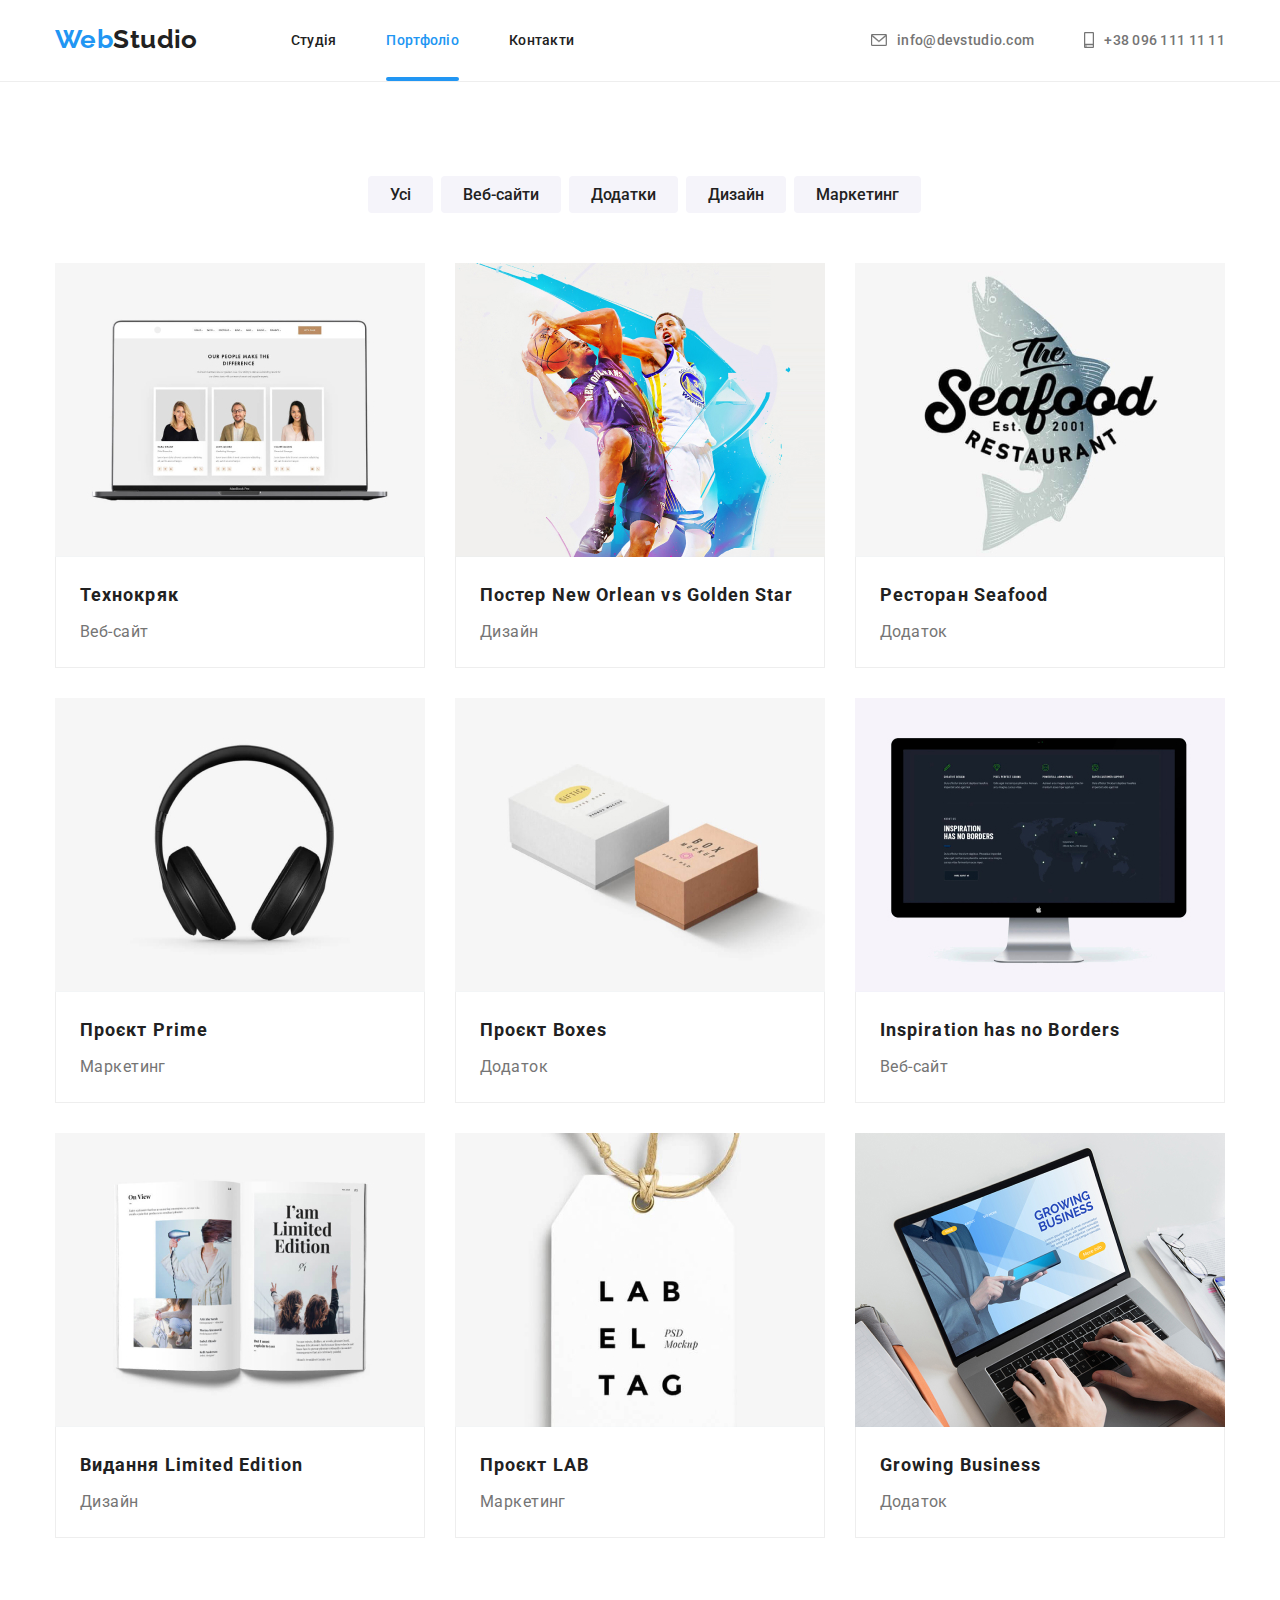
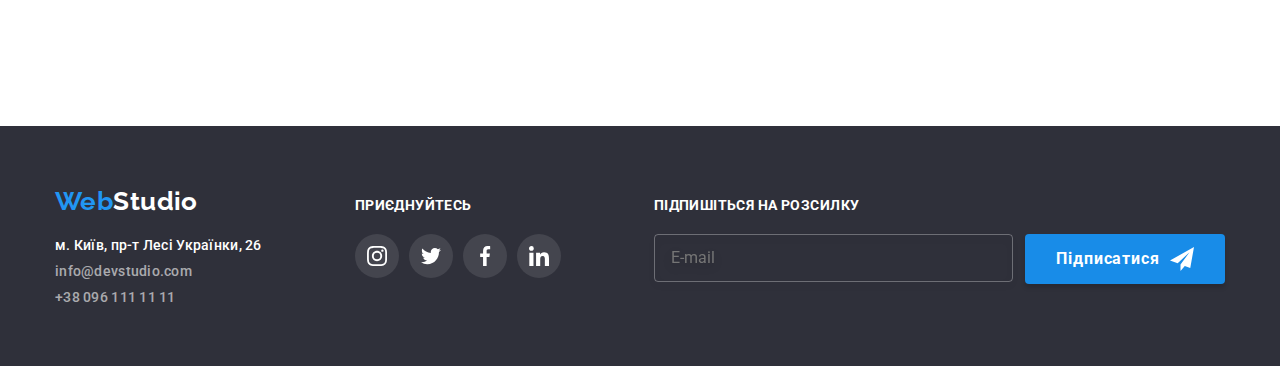
==== commit 9dac2026: "update" ====
--- a/portfolio.html
+++ b/portfolio.html
@@ -158,7 +158,17 @@
             <li class="projects__item">
               <a href="">
                 <div class="projects__thumb">
-                <img src="./images/portfolio1.jpg" width="370" alt="ноутбук" />
+                     <picture>
+                    <source srcset="./images/portfolio/imgdesktop1.jpg 1x, ./images/portfolio/imgdesktop1@2x.jpg 2x" media="(min-width:1200px)">
+                    <source srcset="./images/portfolio/imgtablet1.jpg 1x, ./images/portfolio/imgtablet1@2x.jpg 2x" media="(min-width:768px)">
+                    <source srcset="./images/portfolio/imgmobile0.jpg 1x, ./images/portfolio/imgmobile0@2x.jpg 2x" media="(max-width:480px)">
+
+                    <img class="portfolio__img"
+                    src="./images/portfolio/imgdesktop1.jpg"
+                    alt="Ноутбук"
+                    width="370"
+                  />
+                  </picture>
                 <div class="projects__description">
                   <p class="projects__text">Ресурс пропонує комплексні пропозиції з різним рівнем функціоналу та сервісів. Все це дозволить відвідувачу отримати вичерпні відомості про компанію чи приватну особу.</p>
                 </div>
@@ -173,10 +183,17 @@
             <li class="projects__item">
               <a href="">
                 <div class="projects__thumb">
-                <img 
-                  src="./images/portfolio2.jpg"
-                  width="370"
-                  alt="нба-гравці"/>
+                  <picture>
+                    <source srcset="./images/portfolio/imgdesktop2.jpg 1x, ./images/portfolio/imgdesktop2@2x.jpg 2x" media="(min-width:1200px)">
+                    <source srcset="./images/portfolio/imgtablet2.jpg 1x, ./images/portfolio/imgtablet2@2x.jpg 2x" media="(min-width:768px)">
+                    <source srcset="./images/portfolio/imgmobile1.jpg 1x, ./images/portfolio/imgmobile1@2x.jpg 2x" media="(max-width:480px)">
+
+                    <img class="portfolio__img"
+                    src="./images/portfolio/imgdesktop2.jpg"
+                    alt="Баскетбол"
+                    width="370"
+                  />
+                  </picture>
                   <div class="projects__description">
                     <p class="projects__text">Ресурс пропонує комплексні пропозиції з різним рівнем функціоналу та сервісів. Все це дозволить відвідувачу отримати вичерпні відомості про компанію чи приватну особу.</p>
                   </div>
@@ -191,7 +208,17 @@
             <li class="projects__item">
               <a href="">
                 <div class="projects__thumb">
-                <img src="./images/portfolio3.jpg" width="370" alt="риба" />
+                 <picture>
+                    <source srcset="./images/portfolio/imgdesktop3.jpg 1x, ./images/portfolio/imgdesktop3@2x.jpg 2x" media="(min-width:1200px)">
+                    <source srcset="./images/portfolio/imgtablet3.jpg 1x, ./images/portfolio/imgtablet3@2x.jpg 2x" media="(min-width:768px)">
+                    <source srcset="./images/portfolio/imgmobile2.jpg 1x, ./images/portfolio/imgmobile2@2x.jpg 2x" media="(max-width:480px)">
+
+                    <img class="portfolio__img"
+                    src="./images/portfolio/imgdesktop3.jpg"
+                    alt="Лого ресторану з рибою"
+                    width="370"
+                  />
+                  </picture>
                 <div class="projects__description">
                     <p class="projects__text">Ресурс пропонує комплексні пропозиції з різним рівнем функціоналу та сервісів. Все це дозволить відвідувачу отримати вичерпні відомості про компанію чи приватну особу.</p>
                   </div>
@@ -206,11 +233,17 @@
             <li class="projects__item">
               <a href="">
                 <div class="projects__thumb">
-                <img 
-                  src="./images/portfolio4.jpg"
-                  width="370"
-                  alt="навушники"
-                />
+                <picture>
+                    <source srcset="./images/portfolio/imgdesktop4.jpg 1x, ./images/portfolio/imgdesktop4@2x.jpg 2x" media="(min-width:1200px)">
+                    <source srcset="./images/portfolio/imgtablet4.jpg 1x, ./images/portfolio/imgtablet4@2x.jpg 2x" media="(min-width:768px)">
+                    <source srcset="./images/portfolio/imgmobile3.jpg 1x, ./images/portfolio/imgmobile3@2x.jpg 2x" media="(max-width:480px)">
+
+                    <img class="portfolio__img"
+                    src="./images/portfolio/imgdesktop4.jpg"
+                    alt="Навушники"
+                    width="370"
+                  />
+                  </picture>
                 <div class="projects__description">
                     <p class="projects__text">Ресурс пропонує комплексні пропозиції з різним рівнем функціоналу та сервісів. Все це дозволить відвідувачу отримати вичерпні відомості про компанію чи приватну особу.</p>
                   </div>
@@ -225,7 +258,17 @@
             <li class="projects__item">
               <a href="">
                 <div class="projects__thumb">
-                <img  src="./images/portfolio5.jpg" width="370" alt="коробки" />
+                <picture>
+                    <source srcset="./images/portfolio/imgdesktop5.jpg 1x, ./images/portfolio/imgdesktop5@2x.jpg 2x" media="(min-width:1200px)">
+                    <source srcset="./images/portfolio/imgtablet5.jpg 1x, ./images/portfolio/imgtablet5@2x.jpg 2x" media="(min-width:768px)">
+                    <source srcset="./images/portfolio/imgmobile4.jpg 1x, ./images/portfolio/imgmobile4@2x.jpg 2x" media="(max-width:480px)">
+
+                    <img class="portfolio__img"
+                    src="./images/portfolio/imgdesktop5.jpg"
+                    alt="Пакувальні коробки"
+                    width="370"
+                  />
+                  </picture>
                 <div class="projects__description">
                     <p class="projects__text">Ресурс пропонує комплексні пропозиції з різним рівнем функціоналу та сервісів. Все це дозволить відвідувачу отримати вичерпні відомості про компанію чи приватну особу.</p>
                   </div>
@@ -240,7 +283,17 @@
             <li class="projects__item">
               <a href="">
                 <div class="projects__thumb">
-                <img  src="./images/portfolio6.jpg" width="370" alt="монітор" />
+                <picture>
+                    <source srcset="./images/portfolio/imgdesktop6.jpg 1x, ./images/portfolio/imgdesktop6@2x.jpg 2x" media="(min-width:1200px)">
+                    <source srcset="./images/portfolio/imgtablet6.jpg 1x, ./images/portfolio/imgtablet6@2x.jpg 2x" media="(min-width:768px)">
+                    <source srcset="./images/portfolio/imgmobile5.jpg 1x, ./images/portfolio/imgmobile5@2x.jpg 2x" media="(max-width:480px)">
+
+                    <img class="portfolio__img"
+                    src="./images/portfolio/imgdesktop6.jpg"
+                    alt="Монітор"
+                    width="370"
+                  />
+                  </picture>
                 <div class="projects__description">
                     <p class="projects__text">Ресурс пропонує комплексні пропозиції з різним рівнем функціоналу та сервісів. Все це дозволить відвідувачу отримати вичерпні відомості про компанію чи приватну особу.</p>
                   </div>
@@ -255,7 +308,17 @@
             <li class="projects__item">
               <a href="">
                 <div class="projects__thumb">
-                <img  src="./images/portfolio7.jpg" width="370" alt="книга" />
+                <picture>
+                    <source srcset="./images/portfolio/imgdesktop7.jpg 1x, ./images/portfolio/imgdesktop7@2x.jpg 2x" media="(min-width:1200px)">
+                    <source srcset="./images/portfolio/imgtablet7.jpg 1x, ./images/portfolio/imgtablet7@2x.jpg 2x" media="(min-width:768px)">
+                    <source srcset="./images/portfolio/imgmobile6.jpg 1x, ./images/portfolio/imgmobile6@2x.jpg 2x" media="(max-width:480px)">
+
+                    <img class="portfolio__img"
+                    src="./images/portfolio/imgdesktop7.jpg"
+                    alt="Журнал"
+                    width="370"
+                  />
+                  </picture>
                 <div class="projects__description">
                     <p class="projects__text">Ресурс пропонує комплексні пропозиції з різним рівнем функціоналу та сервісів. Все це дозволить відвідувачу отримати вичерпні відомості про компанію чи приватну особу.</p>
                   </div>
@@ -270,7 +333,17 @@
             <li class="projects__item">
               <a href="">
                 <div class="projects__thumb">
-                <img  src="./images/portfolio8.jpg" width="370" alt="лейба" />
+                 <picture>
+                    <source srcset="./images/portfolio/imgdesktop8.jpg 1x, ./images/portfolio/imgdesktop8@2x.jpg 2x" media="(min-width:1200px)">
+                    <source srcset="./images/portfolio/imgtablet8.jpg 1x, ./images/portfolio/imgtablet8@2x.jpg 2x" media="(min-width:768px)">
+                    <source srcset="./images/portfolio/imgmobile7.jpg 1x, ./images/portfolio/imgmobile7@2x.jpg 2x" media="(max-width:480px)">
+
+                    <img class="portfolio__img"
+                    src="./images/portfolio/imgdesktop8.jpg"
+                    alt="Тег"
+                    width="370"
+                  />
+                  </picture>
                 <div class="projects__description">
                     <p class="projects__text">Ресурс пропонує комплексні пропозиції з різним рівнем функціоналу та сервісів. Все це дозволить відвідувачу отримати вичерпні відомості про компанію чи приватну особу.</p>
                   </div>
@@ -285,11 +358,17 @@
             <li class="projects__item">
               <a href="">
                 <div class="projects__thumb">
-                <img 
-                  src="./images/portfolio9.jpg"
-                  width="370"
-                  alt="робота-за-ноутбуком"
-                />
+              <picture>
+                    <source srcset="./images/portfolio/imgdesktop9.jpg 1x, ./images/portfolio/imgdesktop9@2x.jpg 2x" media="(min-width:1200px)">
+                    <source srcset="./images/portfolio/imgtablet9.jpg 1x, ./images/portfolio/imgtablet9@2x.jpg 2x" media="(min-width:768px)">
+                    <source srcset="./images/portfolio/imgmobile8.jpg 1x, ./images/portfolio/imgmobile8@2x.jpg 2x" media="(max-width:480px)">
+
+                    <img class="portfolio__img"
+                    src="./images/portfolio/imgdesktop9.jpg"
+                    alt="Ноутбук"
+                    width="370"
+                  />
+                  </picture>
                 <div class="projects__description">
                     <p class="projects__text">Ресурс пропонує комплексні пропозиції з різним рівнем функціоналу та сервісів. Все це дозволить відвідувачу отримати вичерпні відомості про компанію чи приватну особу.</p>
                   </div>
--- a/css/portfolio-page.min.css
+++ b/css/portfolio-page.min.css
@@ -1 +1 @@
-/*! modern-normalize v0.6.0 | MIT License | https://github.com/sindresorhus/modern-normalize */*,*::before,*::after{-webkit-box-sizing:border-box;box-sizing:border-box}:root{-moz-tab-size:4;-o-tab-size:4;tab-size:4}html{line-height:1.15;-webkit-text-size-adjust:100%}body{margin:0}body{font-family:system-ui,-apple-system,"Segoe UI",Roboto,Helvetica,Arial,sans-serif,"Apple Color Emoji","Segoe UI Emoji"}hr{height:0}abbr[title]{-webkit-text-decoration:underline dotted;text-decoration:underline dotted}b,strong{font-weight:bolder}code,kbd,samp,pre{font-family:SFMono-Regular,Consolas,"Liberation Mono",Menlo,monospace;font-size:1em}small{font-size:80%}sub,sup{font-size:75%;line-height:0;position:relative;vertical-align:baseline}sub{bottom:-0.25em}sup{top:-0.5em}button,input,optgroup,select,textarea{font-family:inherit;font-size:100%;line-height:1.15;margin:0}button,select{text-transform:none}button,[type=button],[type=reset],[type=submit]{-webkit-appearance:button}button::-moz-focus-inner,[type=button]::-moz-focus-inner,[type=reset]::-moz-focus-inner,[type=submit]::-moz-focus-inner{border-style:none;padding:0}button:-moz-focusring,[type=button]:-moz-focusring,[type=reset]:-moz-focusring,[type=submit]:-moz-focusring{outline:1px dotted ButtonText}fieldset{padding:.35em .75em .625em}legend{padding:0}progress{vertical-align:baseline}[type=number]::-webkit-inner-spin-button,[type=number]::-webkit-outer-spin-button{height:auto}[type=search]{-webkit-appearance:textfield;outline-offset:-2px}[type=search]::-webkit-search-decoration{-webkit-appearance:none}::-webkit-file-upload-button{-webkit-appearance:button;font:inherit}summary{display:list-item}body{font-family:"Roboto",sans-serif;font-size:14px;background:#fff;color:#757575;letter-spacing:.03em}h1,h2,h3,h4,p{margin-top:0}textarea{resize:none}ul{padding:0;margin:0;list-style:none}a{text-decoration:none}img{display:block;max-width:100%;height:auto}.visually-hidden{position:absolute;white-space:nowrap;width:1px;height:1px;overflow:hidden;border:0;padding:0;clip:rect(0 0 0 0);-webkit-clip-path:inset(50%);clip-path:inset(50%);margin:-1px}.portfolio{padding:60px 0}@media screen and (min-width: 1200px){.portfolio{padding:94px 0}}.footer__container,.portfolio__container,.header-container{padding:0 15px;margin:0 auto}@media screen and (min-width: 480px){.footer__container,.portfolio__container,.header-container{width:480px}}@media screen and (min-width: 768px){.footer__container,.portfolio__container,.header-container{width:768px}}@media screen and (min-width: 1200px){.footer__container,.portfolio__container,.header-container{width:1200px}}.footer__link,.contacts-list__link,.header-nav__link{font-weight:500;line-height:1.2;letter-spacing:.02em;-webkit-transition:color 250ms cubic-bezier(0.4, 0, 0.2, 1);transition:color 250ms cubic-bezier(0.4, 0, 0.2, 1)}.footer__link:hover,.contacts-list__link:hover,.header-nav__link:hover,.footer__link:focus,.contacts-list__link:focus,.header-nav__link:focus{color:#2196f3}.page-header{position:relative;border-bottom:1px solid #eee}.logo-header{margin-right:93px;padding-top:24px;padding-bottom:25px;font-size:26px;color:#212121}.header-container{display:-webkit-box;display:-ms-flexbox;display:flex;-webkit-box-align:center;-ms-flex-align:center;align-items:center}.header-nav__list{display:-webkit-box;display:-ms-flexbox;display:flex;gap:50px}.header-nav__link{position:relative;display:block;padding-top:32px;padding-bottom:32px;color:#212121}.header-nav__link--current::after{position:absolute;content:"";left:0;bottom:0;width:100%;height:4px;background-color:#2196f3;border-radius:2px}.header-nav__link--current{color:#2196f3}@media screen and (max-width: 767px){.header-nav{display:none}}.page-header__nav-btn{margin:0;padding:0;border:none;background-color:inherit;display:-webkit-inline-box;display:-ms-inline-flexbox;display:inline-flex;width:40px;height:40px;position:absolute;top:10px;right:10px;z-index:2}@media screen and (min-width: 768px){.page-header__nav-btn{display:none}}.page-header__icon-cross{display:none}.page-header__nav-btn.is-open .page-header__icon-cross{display:block}.page-header__nav-btn.is-open .page-header__icon-menu{display:none}@media screen and (max-width: 767px){.page-header__nav{display:none}}@media screen and (max-width: 767px){.page-header__contact-list{display:none}}@media screen and (min-width: 768px){.page-header__mobile-menu{display:none}}@media screen and (max-width: 767px){.page-header__mobile-menu{display:none;position:absolute;top:0;left:0;width:100%;height:100%;background-color:#fff;height:796px;padding:48px 40px;-webkit-transform:translateY(-100%);transform:translateY(-100%);-webkit-transition:-webkit-transform 250ms cubic-bezier(0.4, 0, 0.2, 1);transition:-webkit-transform 250ms cubic-bezier(0.4, 0, 0.2, 1);transition:transform 250ms cubic-bezier(0.4, 0, 0.2, 1);transition:transform 250ms cubic-bezier(0.4, 0, 0.2, 1), -webkit-transform 250ms cubic-bezier(0.4, 0, 0.2, 1);z-index:999}.page-header__mobile-menu.is-open{-webkit-transform:translateY(0);transform:translateY(0);display:-webkit-box;display:-ms-flexbox;display:flex;-webkit-box-orient:vertical;-webkit-box-direction:normal;-ms-flex-direction:column;flex-direction:column;-webkit-box-pack:justify;-ms-flex-pack:justify;justify-content:space-between;z-index:1}}@media screen and (max-width: 767px){.page-header__mobile-nav-item{margin-bottom:35px}.page-header__mobile-nav-item:last-child{margin-bottom:0}}.page-header__mobile-nav-link{font-family:inherit;color:#212121;font-weight:500;letter-spacing:.02em;display:inline-block;-webkit-transition:color 250ms cubic-bezier(0.4, 0, 0.2, 1);transition:color 250ms cubic-bezier(0.4, 0, 0.2, 1);font-size:14px;line-height:1.1428571429}@media screen and (max-width: 767px){.page-header__mobile-nav-link{font-size:40px;line-height:1.2}}@media screen and (max-width: 767px){.page-header__mobile-nav-link:hover,.page-header__mobile-nav-link:focus{color:#2196f3}}@media screen and (max-width: 767px){.page-header__mobile-nav-link--current{color:#2196f3}}@media screen and (max-width: 767px){.page-header__mobile-contacts-list{margin-bottom:64px}}@media screen and (max-width: 767px){.page-header__mobile-contact-item{margin-bottom:32px}.page-header__mobile-contact-item:last-child{margin-bottom:0}}.page-header__mobile-contact-link{color:#757575;font-weight:500;font-family:inherit;letter-spacing:.02em;-webkit-transition:color 250ms cubic-bezier(0.4, 0, 0.2, 1);transition:color 250ms cubic-bezier(0.4, 0, 0.2, 1);font-size:12px;line-height:1.1666666667}@media screen and (max-width: 767px){.page-header__mobile-contact-link{font-size:34px;line-height:1.2}}.page-header__mobile-contact-link:hover,.page-header__mobile-contact-link:focus{color:#2196f3}.mobile-menu-list{display:-webkit-box;display:-ms-flexbox;display:flex}.mobile-menu-item{border-right:1px solid rgba(33,33,33,.2);padding-right:10px;padding-left:10px}.mobile-menu-item:last-child{border-right:none;padding-right:0}.mobile-menu-item:first-child{padding-left:0}.mobile-menu-link{font-family:inherit;font-weight:500;font-size:18px;line-height:1.2222222222;letter-spacing:.02em;color:#2196f3}.logo{font-family:"Raleway",sans-serif;font-weight:700;font-size:26px;line-height:1.2;text-decoration:none}.logo__accent{color:#2196f3}.contacts-list{display:-webkit-box;display:-ms-flexbox;display:flex;-webkit-box-align:center;-ms-flex-align:center;align-items:center;margin-left:auto}.contacts-list__item{margin-right:50px}@media screen and (min-width: 768px)and (max-width: 1199px){.contacts-list__item{margin-bottom:10px}.contacts-list__item:last-child{margin-bottom:0}}.contacts-list__item:last-child{margin-right:0px}.contacts-list__icon{display:inline-block;margin-right:10px;padding:0px;stroke:currentColor;fill:currentColor}@media screen and (min-width: 768px)and (max-width: 1199px){.contacts-list{-webkit-box-orient:vertical;-webkit-box-direction:normal;-ms-flex-direction:column;flex-direction:column;-webkit-box-align:start;-ms-flex-align:start;align-items:flex-start;margin-left:96px}}.contacts-list__link{display:-webkit-box;display:-ms-flexbox;display:flex;-webkit-box-align:center;-ms-flex-align:center;align-items:center;color:#757575}@media screen and (max-width: 767px){.contacts-list{display:none}}.portfolio-list{display:-webkit-box;display:-ms-flexbox;display:flex;-webkit-box-pack:center;-ms-flex-pack:center;justify-content:center;margin-bottom:50px}@media screen and (max-width: 480px){.portfolio-list{-ms-flex-wrap:wrap;flex-wrap:wrap;-webkit-box-pack:start;-ms-flex-pack:start;justify-content:flex-start;margin-bottom:40px}}.portfolio__item{margin-left:8px}@media screen and (max-width: 480px){.portfolio__item{margin-bottom:15px}}.portfolio__button{padding:6px 22px;border-radius:4px;font-family:inherit;font-weight:500;font-size:16px;line-height:1.6;color:#212121;background-color:#f5f4fa;border:none;-webkit-transition:background-color 250ms cubic-bezier(0.4, 0, 0.2, 1),color 250ms cubic-bezier(0.4, 0, 0.2, 1),-webkit-box-shadow 250ms cubic-bezier(0.4, 0, 0.2, 1);transition:background-color 250ms cubic-bezier(0.4, 0, 0.2, 1),color 250ms cubic-bezier(0.4, 0, 0.2, 1),-webkit-box-shadow 250ms cubic-bezier(0.4, 0, 0.2, 1);transition:background-color 250ms cubic-bezier(0.4, 0, 0.2, 1),color 250ms cubic-bezier(0.4, 0, 0.2, 1),box-shadow 250ms cubic-bezier(0.4, 0, 0.2, 1);transition:background-color 250ms cubic-bezier(0.4, 0, 0.2, 1),color 250ms cubic-bezier(0.4, 0, 0.2, 1),box-shadow 250ms cubic-bezier(0.4, 0, 0.2, 1),-webkit-box-shadow 250ms cubic-bezier(0.4, 0, 0.2, 1)}.portfolio__button:hover,.portfolio__button:focus{color:#fff;background-color:#2196f3;cursor:pointer;border:none;-webkit-box-shadow:0px 3px 1px rgba(0,0,0,.1),0px 1px 2px rgba(0,0,0,.08),0px 2px 2px rgba(0,0,0,.12);box-shadow:0px 3px 1px rgba(0,0,0,.1),0px 1px 2px rgba(0,0,0,.08),0px 2px 2px rgba(0,0,0,.12)}.projects{display:-webkit-box;display:-ms-flexbox;display:flex;-ms-flex-wrap:wrap;flex-wrap:wrap;gap:30px;padding-bottom:94px}@media screen and (min-width: 768px){.projects{gap:30px;-ms-flex-wrap:wrap;flex-wrap:wrap;display:-webkit-box;display:-ms-flexbox;display:flex}}.projects__item{-webkit-box-flex:1;-ms-flex-positive:1;flex-grow:1}@media screen and (min-width: 768px){.projects__item{-ms-flex-preferred-size:calc((100% - 30px)/2);flex-basis:calc((100% - 30px)/2)}}@media screen and (min-width: 1200px){.projects__item{-ms-flex-preferred-size:calc((100% - 60px)/3);flex-basis:calc((100% - 60px)/3)}}.projects__description{position:absolute;display:-webkit-box;display:-ms-flexbox;display:flex;left:0;bottom:0;padding:63px 24px;-webkit-transform:translateY(100%);transform:translateY(100%);width:100%;height:100%;background-color:rgba(33,150,243,.9);-webkit-transition:-webkit-transform 250ms cubic-bezier(0.4, 0, 0.2, 1);transition:-webkit-transform 250ms cubic-bezier(0.4, 0, 0.2, 1);transition:transform 250ms cubic-bezier(0.4, 0, 0.2, 1);transition:transform 250ms cubic-bezier(0.4, 0, 0.2, 1), -webkit-transform 250ms cubic-bezier(0.4, 0, 0.2, 1)}.portfolio__img{display:block;width:100%}.projects__thumb{position:relative;overflow:hidden}.projects__text{font-size:18px;line-height:1.55;color:#fff}.projects__item:hover .projects__description,.projects__item:focus .projects__description{-webkit-transform:translateY(0);transform:translateY(0)}.projects__item:hover,.projects__item:focus{-webkit-box-shadow:0px 1px 1px rgba(0,0,0,.12),0px 4px 4px rgba(0,0,0,.06),1px 4px 6px rgba(0,0,0,.16);box-shadow:0px 1px 1px rgba(0,0,0,.12),0px 4px 4px rgba(0,0,0,.06),1px 4px 6px rgba(0,0,0,.16)}.projects__item:nth-child(3n){margin-right:0}.projects__item:nth-last-child(-n+3){margin-bottom:0}.projects-info{padding:20px 24px;border:1px solid #eee;border-top:none}.projects-info__label{margin-bottom:0;font-size:18px;line-height:2;letter-spacing:.06em;color:#212121}.projects-info__text{margin-top:4px;margin-bottom:0;font-size:16px;line-height:1.87;color:#757575}.footer-page{padding-top:60px;padding-bottom:60px;text-align:center;background-color:#2f303a}@media screen and (min-width: 1200px){.footer-page{text-align:left}}.footer__container{display:-webkit-box;display:-ms-flexbox;display:flex;-webkit-box-pack:center;-ms-flex-pack:center;justify-content:center;-webkit-box-orient:vertical;-webkit-box-direction:normal;-ms-flex-direction:column;flex-direction:column;gap:60px}@media screen and (min-width: 768px){.footer__container{-ms-flex-wrap:wrap;flex-wrap:wrap;-webkit-box-orient:horizontal;-webkit-box-direction:normal;-ms-flex-direction:row;flex-direction:row}}@media screen and (min-width: 1200px){.footer__container{gap:93px;-ms-flex-wrap:nowrap;flex-wrap:nowrap;-webkit-box-align:baseline;-ms-flex-align:baseline;align-items:baseline}}@media screen and (min-width: 768px)and (max-width: 1199px){.footer__address{margin-right:165px}}.footer__logo{display:inline-block;margin-bottom:20px;color:#fff}.footer__contact-item:not(:last-child){margin-bottom:9px}.footer__contact--color{color:#fff;-webkit-transition:color 250ms cubic-bezier(0.4, 0, 0.2, 1);transition:color 250ms cubic-bezier(0.4, 0, 0.2, 1)}.footer__contact--color:hover,.footer__contact--color:focus{color:#2196f3}.footer__link{font-style:normal;text-decoration:none;color:rgba(255,255,255,.6);-webkit-transition:color 250ms cubic-bezier(0.4, 0, 0.2, 1);transition:color 250ms cubic-bezier(0.4, 0, 0.2, 1)}.footer__link:hover,.footer__link:focus{color:#2196f3}@media screen and (min-width: 768px){.footer-social{margin-top:5px}}.footer-social__text{margin-bottom:20px;text-transform:uppercase;font-weight:700;line-height:1.14;color:#fff}.footer-social__list{display:-webkit-box;display:-ms-flexbox;display:flex;-webkit-box-pack:center;-ms-flex-pack:center;justify-content:center;gap:10px}.footer-social__link{display:-webkit-box;display:-ms-flexbox;display:flex;-webkit-box-pack:center;-ms-flex-pack:center;justify-content:center;-webkit-box-align:center;-ms-flex-align:center;align-items:center;width:44px;height:44px;background:rgba(255,255,255,.1019607843);border-radius:50%;color:#fff;-webkit-transition:background-color 250ms cubic-bezier(0.4, 0, 0.2, 1),color 250ms cubic-bezier(0.4, 0, 0.2, 1);transition:background-color 250ms cubic-bezier(0.4, 0, 0.2, 1),color 250ms cubic-bezier(0.4, 0, 0.2, 1)}.footer-social__link:hover,.footer-social__link:focus{background:#2196f3}.footer-social__icon{width:20px;height:20px;fill:currentColor}@media screen and (min-width: 768px){.footer-join{-ms-flex-preferred-size:450px;flex-basis:450px}}@media screen and (min-width: 1200px){.footer-join{-webkit-box-flex:1;-ms-flex-positive:1;flex-grow:1}}@media screen and (min-width: 1200px){.footer-join__subscription{display:-webkit-box;display:-ms-flexbox;display:flex;gap:12px}}.footer-join__input{width:100%;padding:15px 16px;margin-bottom:20px;background-color:rgba(0,0,0,0);color:#fff;border:1px solid rgba(255,255,255,.3);-webkit-filter:drop-shadow(0px 4px 4px rgba(0, 0, 0, 0.15));filter:drop-shadow(0px 4px 4px rgba(0, 0, 0, 0.15));border-radius:4px}.footer-join__input::-webkit-input-placeholder{font-size:16px}.footer-join__input::-moz-placeholder{font-size:16px}.footer-join__input:-ms-input-placeholder{font-size:16px}.footer-join__input::-ms-input-placeholder{font-size:16px}.footer-join__input::placeholder{font-size:16px}@media screen and (min-width: 1200px){.footer-join__input{-webkit-box-flex:1;-ms-flex:1 1 auto;flex:1 1 auto}}.footer-join__button{width:200px;height:50px;color:#fff;background-color:#188ce8;font-family:inherit;border:none;border-radius:4px;-webkit-box-shadow:0px 4px 4px rgba(0,0,0,.15);box-shadow:0px 4px 4px rgba(0,0,0,.15);-webkit-transition:background-color 250ms cubic-bezier(0.4, 0, 0.2, 1);transition:background-color 250ms cubic-bezier(0.4, 0, 0.2, 1);font-weight:700;font-size:16px;line-height:1.9;letter-spacing:.06em;margin:0 auto;-ms-flex-negative:0;flex-shrink:0;display:-webkit-box;display:-ms-flexbox;display:flex;-webkit-box-pack:center;-ms-flex-pack:center;justify-content:center;-webkit-box-align:center;-ms-flex-align:center;align-items:center;padding:0;cursor:pointer}.footer-join__button::after{content:"";width:24px;height:24px;margin-left:10px;background-image:url(../images/icon-send.svg);background-size:contain}.footer-join__button:hover,.footer-join__button:focus{color:#fff;background-color:#2196f3;-webkit-box-shadow:0px 4px 4px rgba(0,0,0,.15);box-shadow:0px 4px 4px rgba(0,0,0,.15)}/*# sourceMappingURL=portfolio-page.min.css.map */+/*! modern-normalize v0.6.0 | MIT License | https://github.com/sindresorhus/modern-normalize */*,*::before,*::after{-webkit-box-sizing:border-box;box-sizing:border-box}:root{-moz-tab-size:4;-o-tab-size:4;tab-size:4}html{line-height:1.15;-webkit-text-size-adjust:100%}body{margin:0}body{font-family:system-ui,-apple-system,"Segoe UI",Roboto,Helvetica,Arial,sans-serif,"Apple Color Emoji","Segoe UI Emoji"}hr{height:0}abbr[title]{-webkit-text-decoration:underline dotted;text-decoration:underline dotted}b,strong{font-weight:bolder}code,kbd,samp,pre{font-family:SFMono-Regular,Consolas,"Liberation Mono",Menlo,monospace;font-size:1em}small{font-size:80%}sub,sup{font-size:75%;line-height:0;position:relative;vertical-align:baseline}sub{bottom:-0.25em}sup{top:-0.5em}button,input,optgroup,select,textarea{font-family:inherit;font-size:100%;line-height:1.15;margin:0}button,select{text-transform:none}button,[type=button],[type=reset],[type=submit]{-webkit-appearance:button}button::-moz-focus-inner,[type=button]::-moz-focus-inner,[type=reset]::-moz-focus-inner,[type=submit]::-moz-focus-inner{border-style:none;padding:0}button:-moz-focusring,[type=button]:-moz-focusring,[type=reset]:-moz-focusring,[type=submit]:-moz-focusring{outline:1px dotted ButtonText}fieldset{padding:.35em .75em .625em}legend{padding:0}progress{vertical-align:baseline}[type=number]::-webkit-inner-spin-button,[type=number]::-webkit-outer-spin-button{height:auto}[type=search]{-webkit-appearance:textfield;outline-offset:-2px}[type=search]::-webkit-search-decoration{-webkit-appearance:none}::-webkit-file-upload-button{-webkit-appearance:button;font:inherit}summary{display:list-item}body{font-family:"Roboto",sans-serif;font-size:14px;background:#fff;color:#757575;letter-spacing:.03em}h1,h2,h3,h4,p{margin-top:0}textarea{resize:none}ul{padding:0;margin:0;list-style:none}a{text-decoration:none}img{display:block;max-width:100%;height:auto}.visually-hidden{position:absolute;white-space:nowrap;width:1px;height:1px;overflow:hidden;border:0;padding:0;clip:rect(0 0 0 0);-webkit-clip-path:inset(50%);clip-path:inset(50%);margin:-1px}.portfolio{padding:60px 0}@media screen and (min-width: 1200px){.portfolio{padding:94px 0}}.footer__container,.portfolio__container,.header-container{padding:0 15px;margin:0 auto}@media screen and (min-width: 480px){.footer__container,.portfolio__container,.header-container{width:480px}}@media screen and (min-width: 768px){.footer__container,.portfolio__container,.header-container{width:768px}}@media screen and (min-width: 1200px){.footer__container,.portfolio__container,.header-container{width:1200px}}.footer__link,.contacts-list__link,.header-nav__link{font-weight:500;line-height:1.2;letter-spacing:.02em;-webkit-transition:color 250ms cubic-bezier(0.4, 0, 0.2, 1);transition:color 250ms cubic-bezier(0.4, 0, 0.2, 1)}.footer__link:hover,.contacts-list__link:hover,.header-nav__link:hover,.footer__link:focus,.contacts-list__link:focus,.header-nav__link:focus{color:#2196f3}.page-header{position:relative;border-bottom:1px solid #eee}.logo-header{margin-right:93px;padding-top:24px;padding-bottom:25px;font-size:26px;color:#212121}.header-container{display:-webkit-box;display:-ms-flexbox;display:flex;-webkit-box-align:center;-ms-flex-align:center;align-items:center}.header-nav__list{display:-webkit-box;display:-ms-flexbox;display:flex;gap:50px}.header-nav__link{position:relative;display:block;padding-top:32px;padding-bottom:32px;color:#212121}.header-nav__link--current::after{position:absolute;content:"";left:0;bottom:0;width:100%;height:4px;background-color:#2196f3;border-radius:2px}.header-nav__link--current{color:#2196f3}@media screen and (max-width: 767px){.header-nav{display:none}}.page-header__nav-btn{margin:0;padding:0;border:none;background-color:inherit;display:-webkit-inline-box;display:-ms-inline-flexbox;display:inline-flex;width:40px;height:40px;position:absolute;top:10px;right:10px;z-index:2}@media screen and (min-width: 768px){.page-header__nav-btn{display:none}}.page-header__icon-cross{display:none}.page-header__nav-btn.is-open .page-header__icon-cross{display:block}.page-header__nav-btn.is-open .page-header__icon-menu{display:none}@media screen and (max-width: 767px){.page-header__nav{display:none}}@media screen and (max-width: 767px){.page-header__contact-list{display:none}}@media screen and (min-width: 768px){.page-header__mobile-menu{display:none}}@media screen and (max-width: 767px){.page-header__mobile-menu{display:none;position:absolute;top:0;left:0;width:100%;height:100%;background-color:#fff;height:796px;padding:48px 40px;-webkit-transform:translateY(-100%);transform:translateY(-100%);-webkit-transition:-webkit-transform 250ms cubic-bezier(0.4, 0, 0.2, 1);transition:-webkit-transform 250ms cubic-bezier(0.4, 0, 0.2, 1);transition:transform 250ms cubic-bezier(0.4, 0, 0.2, 1);transition:transform 250ms cubic-bezier(0.4, 0, 0.2, 1), -webkit-transform 250ms cubic-bezier(0.4, 0, 0.2, 1);z-index:999}.page-header__mobile-menu.is-open{-webkit-transform:translateY(0);transform:translateY(0);display:-webkit-box;display:-ms-flexbox;display:flex;-webkit-box-orient:vertical;-webkit-box-direction:normal;-ms-flex-direction:column;flex-direction:column;-webkit-box-pack:justify;-ms-flex-pack:justify;justify-content:space-between;z-index:1}}@media screen and (max-width: 767px){.page-header__mobile-nav-item{margin-bottom:35px}.page-header__mobile-nav-item:last-child{margin-bottom:0}}.page-header__mobile-nav-link{font-family:inherit;color:#212121;font-weight:500;letter-spacing:.02em;display:inline-block;-webkit-transition:color 250ms cubic-bezier(0.4, 0, 0.2, 1);transition:color 250ms cubic-bezier(0.4, 0, 0.2, 1);font-size:14px;line-height:1.1428571429}@media screen and (max-width: 767px){.page-header__mobile-nav-link{font-size:40px;line-height:1.2}}@media screen and (max-width: 767px){.page-header__mobile-nav-link:hover,.page-header__mobile-nav-link:focus{color:#2196f3}}@media screen and (max-width: 767px){.page-header__mobile-nav-link--current{color:#2196f3}}@media screen and (max-width: 767px){.page-header__mobile-contacts-list{margin-bottom:64px}}@media screen and (max-width: 767px){.page-header__mobile-contact-item{margin-bottom:32px}.page-header__mobile-contact-item:last-child{margin-bottom:0}}.page-header__mobile-contact-link{color:#757575;font-weight:500;font-family:inherit;letter-spacing:.02em;-webkit-transition:color 250ms cubic-bezier(0.4, 0, 0.2, 1);transition:color 250ms cubic-bezier(0.4, 0, 0.2, 1);font-size:12px;line-height:1.1666666667}@media screen and (max-width: 767px){.page-header__mobile-contact-link{font-size:34px;line-height:1.2}}.page-header__mobile-contact-link:hover,.page-header__mobile-contact-link:focus{color:#2196f3}.mobile-menu-list{display:-webkit-box;display:-ms-flexbox;display:flex}.mobile-menu-item{border-right:1px solid rgba(33,33,33,.2);padding-right:10px;padding-left:10px}.mobile-menu-item:last-child{border-right:none;padding-right:0}.mobile-menu-item:first-child{padding-left:0}.mobile-menu-link{font-family:inherit;font-weight:500;font-size:18px;line-height:1.2222222222;letter-spacing:.02em;color:#2196f3}.logo{font-family:"Raleway",sans-serif;font-weight:700;font-size:26px;line-height:1.2;text-decoration:none}.logo__accent{color:#2196f3}.contacts-list{display:-webkit-box;display:-ms-flexbox;display:flex;-webkit-box-align:center;-ms-flex-align:center;align-items:center;margin-left:auto}.contacts-list__item{margin-right:50px}@media screen and (min-width: 768px)and (max-width: 1199px){.contacts-list__item{margin-bottom:10px}.contacts-list__item:last-child{margin-bottom:0}}.contacts-list__item:last-child{margin-right:0px}.contacts-list__icon{display:inline-block;margin-right:10px;padding:0px;stroke:currentColor;fill:currentColor}@media screen and (min-width: 768px)and (max-width: 1199px){.contacts-list{-webkit-box-orient:vertical;-webkit-box-direction:normal;-ms-flex-direction:column;flex-direction:column;-webkit-box-align:start;-ms-flex-align:start;align-items:flex-start;margin-left:96px}}.contacts-list__link{display:-webkit-box;display:-ms-flexbox;display:flex;-webkit-box-align:center;-ms-flex-align:center;align-items:center;color:#757575}@media screen and (max-width: 767px){.contacts-list{display:none}}.portfolio-list{display:-webkit-box;display:-ms-flexbox;display:flex;-webkit-box-pack:center;-ms-flex-pack:center;justify-content:center;margin-bottom:50px}@media screen and (max-width: 480px){.portfolio-list{-ms-flex-wrap:wrap;flex-wrap:wrap;-webkit-box-pack:start;-ms-flex-pack:start;justify-content:flex-start;margin-bottom:40px}}.portfolio__item{margin-left:8px}@media screen and (max-width: 480px){.portfolio__item{margin-bottom:15px}}.portfolio__button{padding:6px 22px;border-radius:4px;font-family:inherit;font-weight:500;font-size:16px;line-height:1.6;color:#212121;background-color:#f5f4fa;border:none;-webkit-transition:background-color 250ms cubic-bezier(0.4, 0, 0.2, 1),color 250ms cubic-bezier(0.4, 0, 0.2, 1),-webkit-box-shadow 250ms cubic-bezier(0.4, 0, 0.2, 1);transition:background-color 250ms cubic-bezier(0.4, 0, 0.2, 1),color 250ms cubic-bezier(0.4, 0, 0.2, 1),-webkit-box-shadow 250ms cubic-bezier(0.4, 0, 0.2, 1);transition:background-color 250ms cubic-bezier(0.4, 0, 0.2, 1),color 250ms cubic-bezier(0.4, 0, 0.2, 1),box-shadow 250ms cubic-bezier(0.4, 0, 0.2, 1);transition:background-color 250ms cubic-bezier(0.4, 0, 0.2, 1),color 250ms cubic-bezier(0.4, 0, 0.2, 1),box-shadow 250ms cubic-bezier(0.4, 0, 0.2, 1),-webkit-box-shadow 250ms cubic-bezier(0.4, 0, 0.2, 1)}.portfolio__button:hover,.portfolio__button:focus{color:#fff;background-color:#2196f3;cursor:pointer;border:none;-webkit-box-shadow:0px 3px 1px rgba(0,0,0,.1),0px 1px 2px rgba(0,0,0,.08),0px 2px 2px rgba(0,0,0,.12);box-shadow:0px 3px 1px rgba(0,0,0,.1),0px 1px 2px rgba(0,0,0,.08),0px 2px 2px rgba(0,0,0,.12)}.projects{display:-webkit-box;display:-ms-flexbox;display:flex;-ms-flex-wrap:wrap;flex-wrap:wrap;gap:30px;padding-bottom:94px}@media screen and (min-width: 768px){.projects{gap:30px;-ms-flex-wrap:wrap;flex-wrap:wrap;display:-webkit-box;display:-ms-flexbox;display:flex}}@media screen and (min-width: 768px){.projects__item{-ms-flex-preferred-size:calc((100% - 30px)/2);flex-basis:calc((100% - 30px)/2)}}@media screen and (min-width: 1200px){.projects__item{-ms-flex-preferred-size:calc((100% - 60px)/3);flex-basis:calc((100% - 60px)/3)}}.projects__description{position:absolute;display:-webkit-box;display:-ms-flexbox;display:flex;left:0;bottom:0;padding:63px 24px;-webkit-transform:translateY(100%);transform:translateY(100%);width:100%;height:100%;background-color:rgba(33,150,243,.9);-webkit-transition:-webkit-transform 250ms cubic-bezier(0.4, 0, 0.2, 1);transition:-webkit-transform 250ms cubic-bezier(0.4, 0, 0.2, 1);transition:transform 250ms cubic-bezier(0.4, 0, 0.2, 1);transition:transform 250ms cubic-bezier(0.4, 0, 0.2, 1), -webkit-transform 250ms cubic-bezier(0.4, 0, 0.2, 1)}.portfolio__img{display:block}.projects__thumb{position:relative;overflow:hidden}.projects__text{font-size:18px;line-height:1.55;color:#fff}.projects__item:hover .projects__description,.projects__item:focus .projects__description{-webkit-transform:translateY(0);transform:translateY(0)}.projects__item:hover,.projects__item:focus{-webkit-box-shadow:0px 1px 1px rgba(0,0,0,.12),0px 4px 4px rgba(0,0,0,.06),1px 4px 6px rgba(0,0,0,.16);box-shadow:0px 1px 1px rgba(0,0,0,.12),0px 4px 4px rgba(0,0,0,.06),1px 4px 6px rgba(0,0,0,.16)}.projects__item:nth-child(3n){margin-right:0}.projects__item:nth-last-child(-n+3){margin-bottom:0}.projects-info{padding:20px 24px;border:1px solid #eee;border-top:none}.projects-info__label{margin-bottom:0;font-size:18px;line-height:2;letter-spacing:.06em;color:#212121}.projects-info__text{margin-top:4px;margin-bottom:0;font-size:16px;line-height:1.87;color:#757575}.footer-page{padding-top:60px;padding-bottom:60px;text-align:center;background-color:#2f303a}@media screen and (min-width: 1200px){.footer-page{text-align:left}}.footer__container{display:-webkit-box;display:-ms-flexbox;display:flex;-webkit-box-pack:center;-ms-flex-pack:center;justify-content:center;-webkit-box-orient:vertical;-webkit-box-direction:normal;-ms-flex-direction:column;flex-direction:column;gap:60px}@media screen and (min-width: 768px){.footer__container{-ms-flex-wrap:wrap;flex-wrap:wrap;-webkit-box-orient:horizontal;-webkit-box-direction:normal;-ms-flex-direction:row;flex-direction:row}}@media screen and (min-width: 1200px){.footer__container{gap:93px;-ms-flex-wrap:nowrap;flex-wrap:nowrap;-webkit-box-align:baseline;-ms-flex-align:baseline;align-items:baseline}}@media screen and (min-width: 768px)and (max-width: 1199px){.footer__address{margin-right:165px}}.footer__logo{display:inline-block;margin-bottom:20px;color:#fff}.footer__contact-item:not(:last-child){margin-bottom:9px}.footer__contact--color{color:#fff;-webkit-transition:color 250ms cubic-bezier(0.4, 0, 0.2, 1);transition:color 250ms cubic-bezier(0.4, 0, 0.2, 1)}.footer__contact--color:hover,.footer__contact--color:focus{color:#2196f3}.footer__link{font-style:normal;text-decoration:none;color:rgba(255,255,255,.6);-webkit-transition:color 250ms cubic-bezier(0.4, 0, 0.2, 1);transition:color 250ms cubic-bezier(0.4, 0, 0.2, 1)}.footer__link:hover,.footer__link:focus{color:#2196f3}@media screen and (min-width: 768px){.footer-social{margin-top:5px}}.footer-social__text{margin-bottom:20px;text-transform:uppercase;font-weight:700;line-height:1.14;color:#fff}.footer-social__list{display:-webkit-box;display:-ms-flexbox;display:flex;-webkit-box-pack:center;-ms-flex-pack:center;justify-content:center;gap:10px}.footer-social__link{display:-webkit-box;display:-ms-flexbox;display:flex;-webkit-box-pack:center;-ms-flex-pack:center;justify-content:center;-webkit-box-align:center;-ms-flex-align:center;align-items:center;width:44px;height:44px;background:rgba(255,255,255,.1019607843);border-radius:50%;color:#fff;-webkit-transition:background-color 250ms cubic-bezier(0.4, 0, 0.2, 1),color 250ms cubic-bezier(0.4, 0, 0.2, 1);transition:background-color 250ms cubic-bezier(0.4, 0, 0.2, 1),color 250ms cubic-bezier(0.4, 0, 0.2, 1)}.footer-social__link:hover,.footer-social__link:focus{background:#2196f3}.footer-social__icon{width:20px;height:20px;fill:currentColor}@media screen and (min-width: 768px){.footer-join{-ms-flex-preferred-size:450px;flex-basis:450px}}@media screen and (min-width: 1200px){.footer-join{-webkit-box-flex:1;-ms-flex-positive:1;flex-grow:1}}@media screen and (min-width: 1200px){.footer-join__subscription{display:-webkit-box;display:-ms-flexbox;display:flex;gap:12px}}.footer-join__input{width:100%;padding:15px 16px;margin-bottom:20px;background-color:rgba(0,0,0,0);color:#fff;border:1px solid rgba(255,255,255,.3);-webkit-filter:drop-shadow(0px 4px 4px rgba(0, 0, 0, 0.15));filter:drop-shadow(0px 4px 4px rgba(0, 0, 0, 0.15));border-radius:4px}.footer-join__input::-webkit-input-placeholder{font-size:16px}.footer-join__input::-moz-placeholder{font-size:16px}.footer-join__input:-ms-input-placeholder{font-size:16px}.footer-join__input::-ms-input-placeholder{font-size:16px}.footer-join__input::placeholder{font-size:16px}@media screen and (min-width: 1200px){.footer-join__input{-webkit-box-flex:1;-ms-flex:1 1 auto;flex:1 1 auto}}.footer-join__button{width:200px;height:50px;color:#fff;background-color:#188ce8;font-family:inherit;border:none;border-radius:4px;-webkit-box-shadow:0px 4px 4px rgba(0,0,0,.15);box-shadow:0px 4px 4px rgba(0,0,0,.15);-webkit-transition:background-color 250ms cubic-bezier(0.4, 0, 0.2, 1);transition:background-color 250ms cubic-bezier(0.4, 0, 0.2, 1);font-weight:700;font-size:16px;line-height:1.9;letter-spacing:.06em;margin:0 auto;-ms-flex-negative:0;flex-shrink:0;display:-webkit-box;display:-ms-flexbox;display:flex;-webkit-box-pack:center;-ms-flex-pack:center;justify-content:center;-webkit-box-align:center;-ms-flex-align:center;align-items:center;padding:0;cursor:pointer}.footer-join__button::after{content:"";width:24px;height:24px;margin-left:10px;background-image:url(../images/icon-send.svg);background-size:contain}.footer-join__button:hover,.footer-join__button:focus{color:#fff;background-color:#2196f3;-webkit-box-shadow:0px 4px 4px rgba(0,0,0,.15);box-shadow:0px 4px 4px rgba(0,0,0,.15)}/*# sourceMappingURL=portfolio-page.min.css.map */